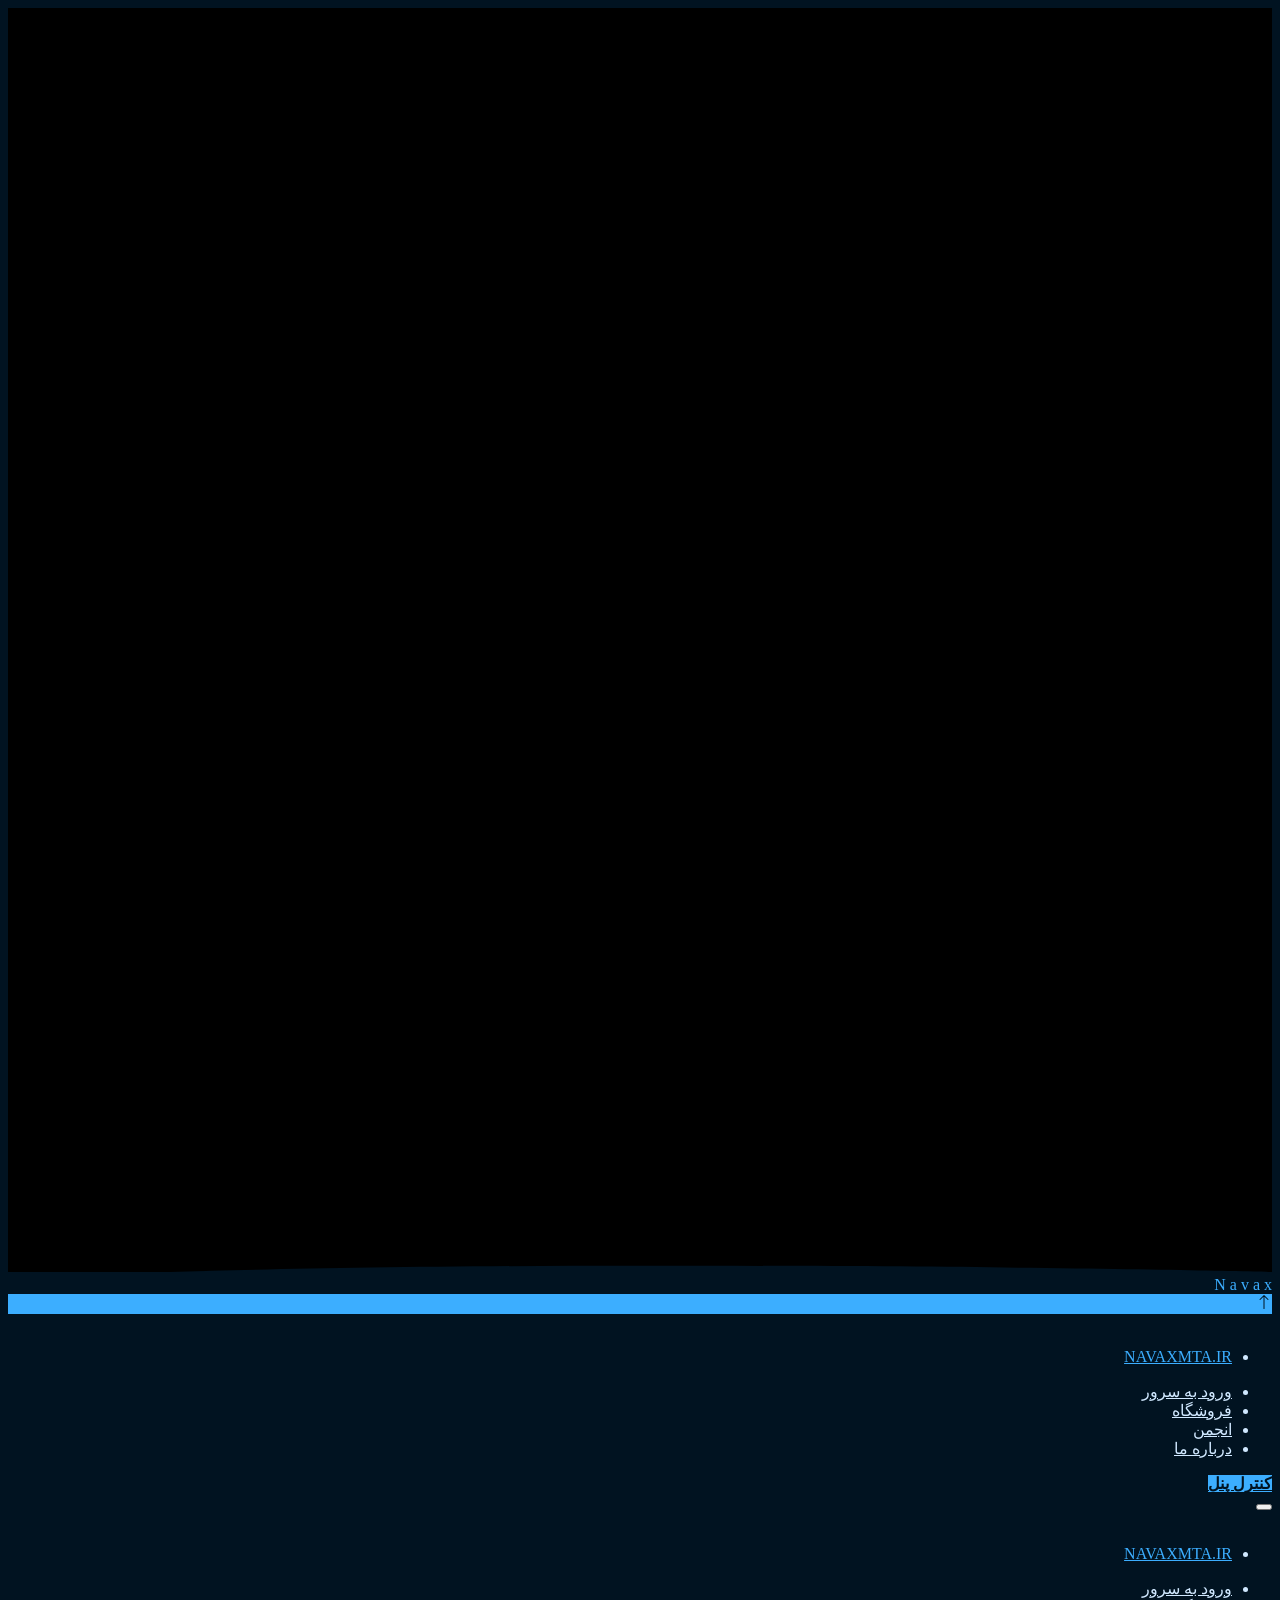
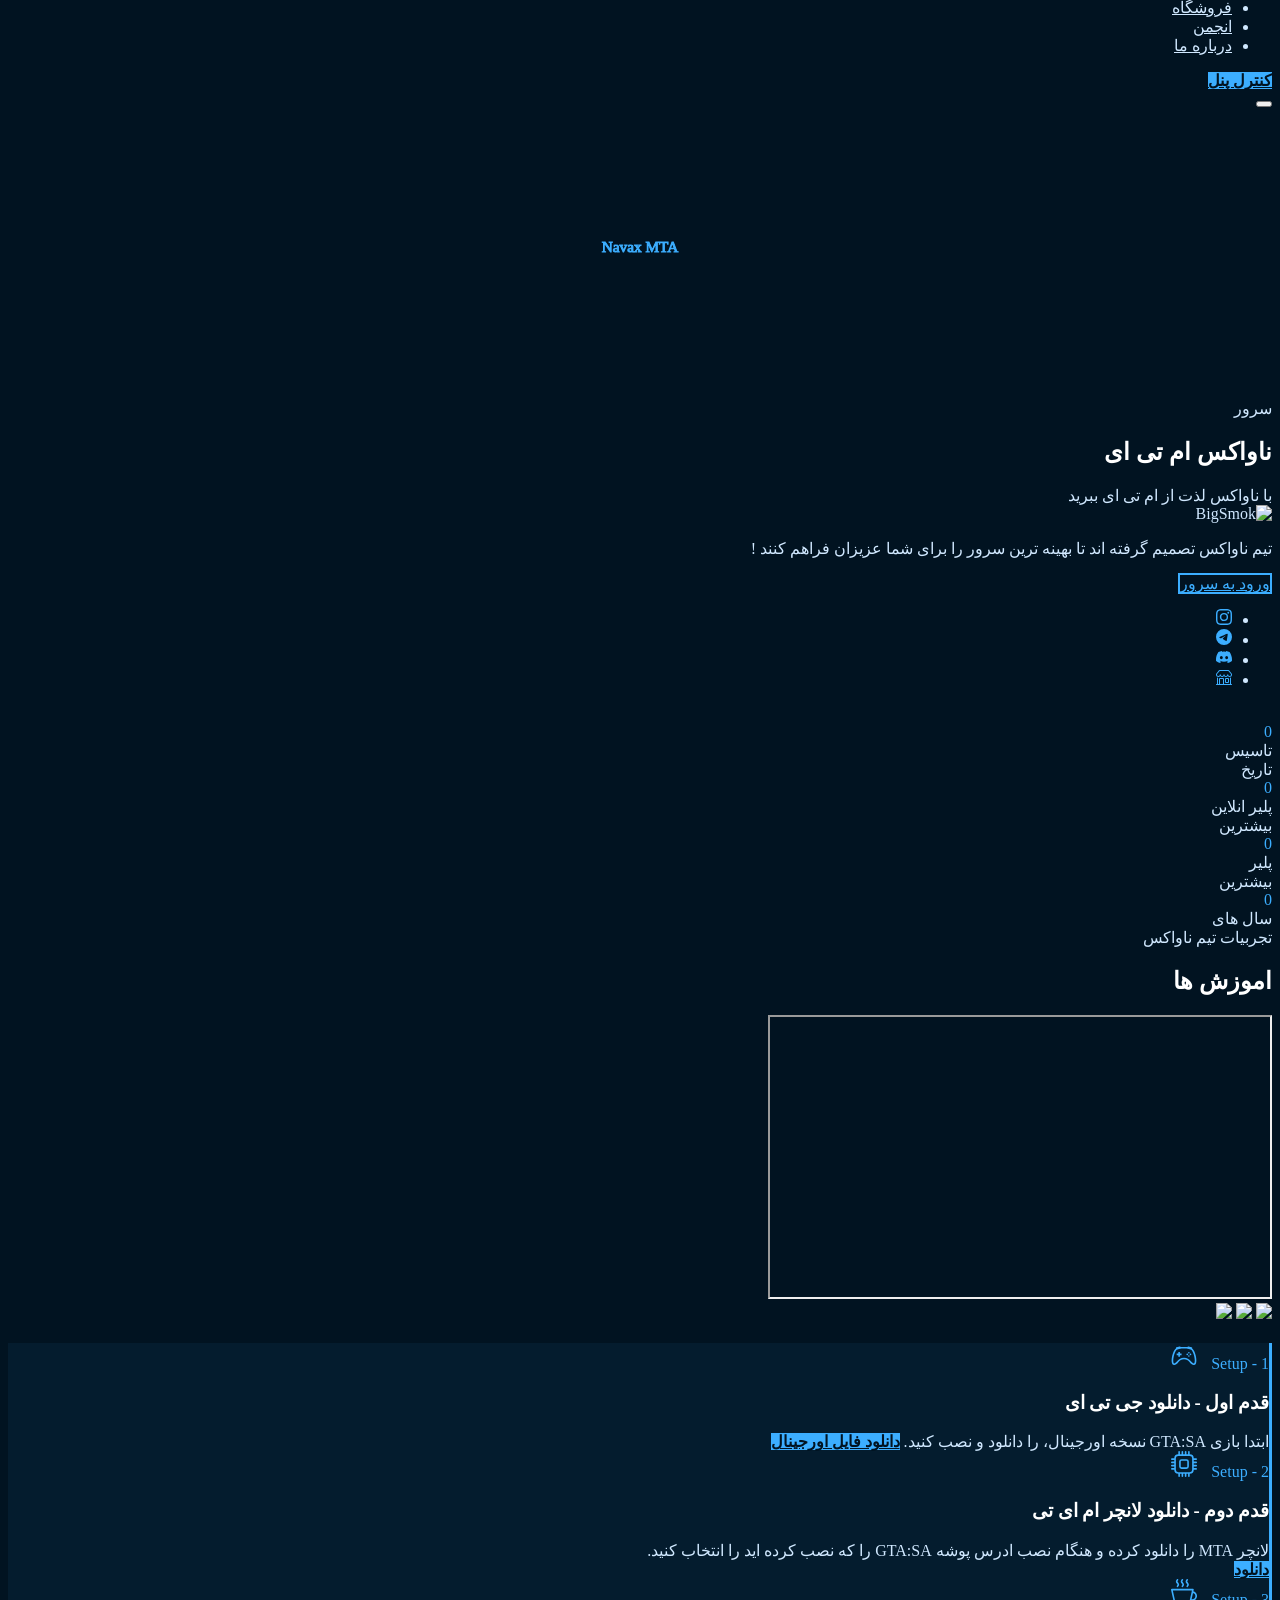
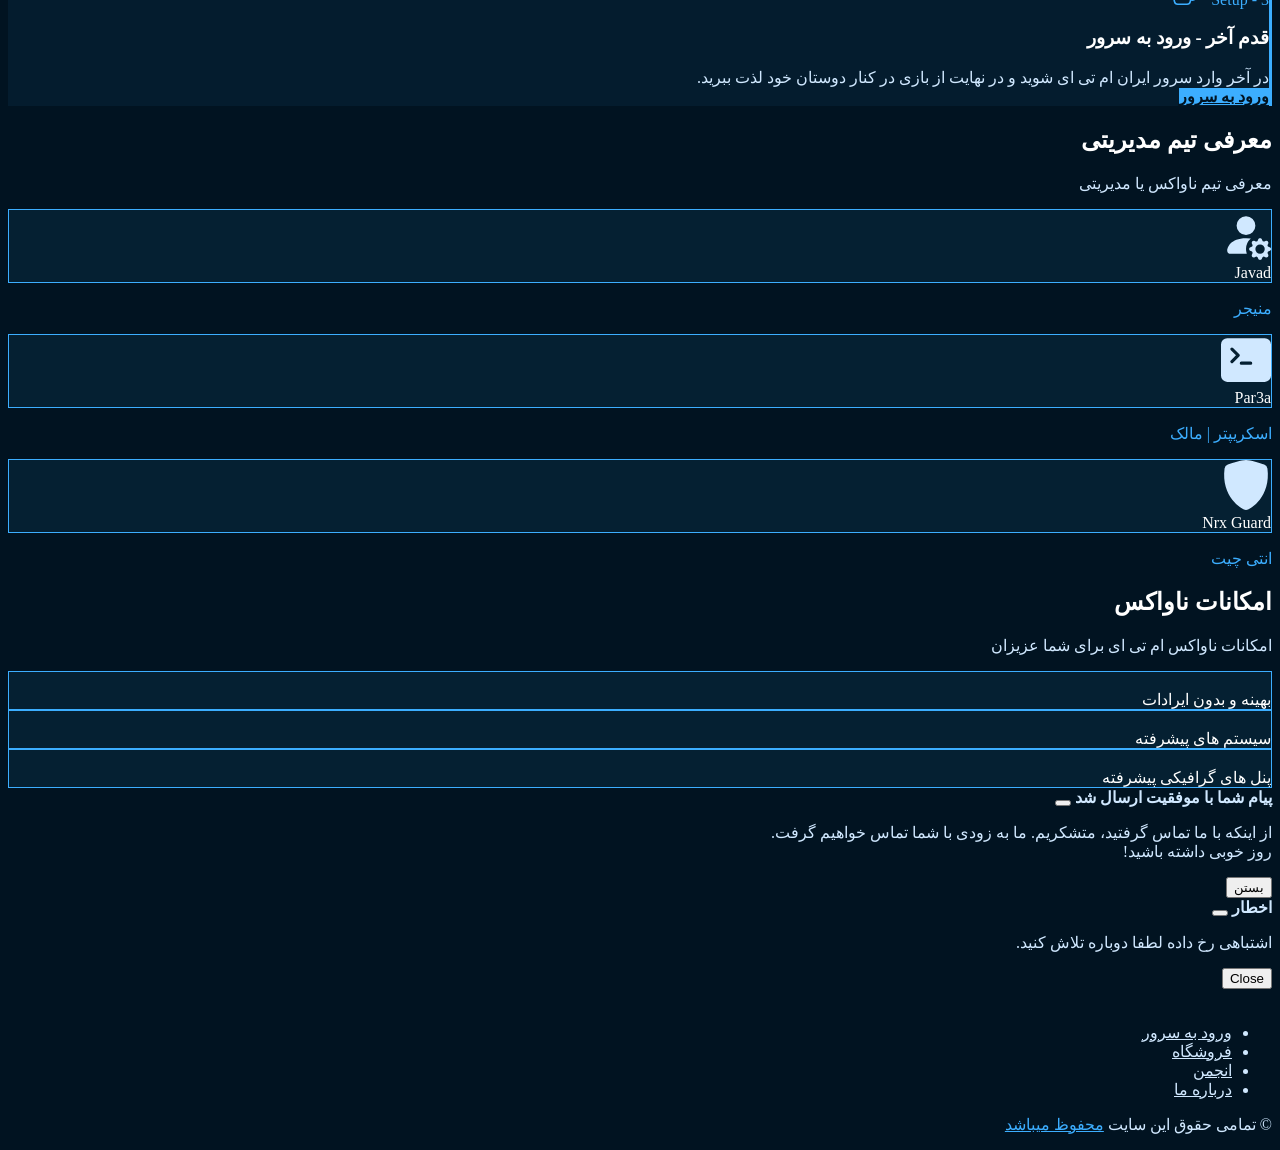
==== index.html @ d2958676 "Add files via upload" ====
<!-- MTACommunity.ir -->

<!-- Telegram : @MtaCommunity -->
<!-- Instagram : instagram.com/MtasaOrg -->
<!-- Youtube : youtube.com/@KhodeBhz -->

<!-- MTACommunity.ir -->


<!DOCTYPE html>
<html class="no-js" lang="fa" dir="rtl">


<!-- Mirrored from gerold.ogwordpress.ir/demo/index.htm by HTTrack Website Copier/3.x [XR&CO'2014], Sat, 21 Dec 2024 14:17:26 GMT -->
<head>
   <meta charset="utf-8">
   <meta http-equiv="x-ua-compatible" content="ie=edge">
   <meta name="viewport" content="width=device-width, initial-scale=1">
   <meta name="description" content="">

   <!-- Site Title -->
   <title>ناواکس ام تی ای - Navax MTA</title>

   <!-- Place favicon.ico in the root directory -->
   <link rel="apple-touch-icon" href="assets/img/logo/logo.png">
   <link rel="shortcut icon" type="image/png" href="assets/img/logo/logo.png">

   <!-- CSS here -->
   <link rel="stylesheet" href="assets/css/animate.min.css">
   <link rel="stylesheet" href="assets/css/bootstrap.min.css">
   <link rel="stylesheet" href="assets/css/main.css">
   <link rel="stylesheet" href="assets/css/responsive.css">

   <!-- Blue Color Palette Override -->
   <style>
      :root {
         --tj-theme-primary: #3caeff;      /* آبی روشن - رنگ اصلی */
         --tj-theme-secondary: #011321;    /* آبی تیره - رنگ ثانویه */
         --tj-theme-primary-1: #3caeff;
         --tj-theme-primary-2: #7ec8ff;
         --tj-theme-primary-3: #2a9df4;
         --tj-theme-accent-1: #011321;     /* پس‌زمینه اصلی تیره */
         --tj-theme-accent-2: #011321;     /* پس‌زمینه کارت‌ها */
         --tj-black-2: #011321;            /* پس‌زمینه هدر */
         --tj-body: #d0e8ff;               /* رنگ متن */
         --tj-grey-1: #8ab4d9;
         --tj-grey-2: #3caeff;
         --tj-grey-3: #1a3a52;
         --tj-grey-4: #0a2233;
      }

      /* بازنویسی رنگ‌های اصلی قالب */
      body {
         background-color: var(--tj-theme-accent-1) !important;
         color: var(--tj-body) !important;
      }

      h1, h2, h3, h4, h5, h6,
      .hero-title,
      .section-title,
      .resume-title,
      .number {
         color: #ffffff !important;
      }

      .hero-sub-title,
      .lead,
      .institute,
      .text,
      p {
         color: var(--tj-body) !important;
      }

      .tj-btn-primary {
         background-color: var(--tj-theme-primary) !important;
         border-color: var(--tj-theme-primary) !important;
         color: #011321 !important;
         font-weight: 700;
      }
      .tj-btn-primary:hover {
         background-color: var(--tj-theme-secondary) !important;
         border-color: var(--tj-theme-primary) !important;
         color: var(--tj-theme-primary) !important;
      }

      .tj-btn-secondary {
         background-color: transparent !important;
         border: 2px solid var(--tj-theme-primary) !important;
         color: var(--tj-theme-primary) !important;
      }
      .tj-btn-secondary:hover {
         background-color: var(--tj-theme-primary) !important;
         color: #011321 !important;
      }

      .tj-btn-secondary-Install {
         background-color: var(--tj-theme-primary) !important;
         border-color: var(--tj-theme-primary) !important;
         color: #011321 !important;
         font-weight: 700;
      }
      .tj-btn-secondary-Install:hover {
         background-color: transparent !important;
         border-color: var(--tj-theme-primary) !important;
         color: var(--tj-theme-primary) !important;
      }

      .header-menu nav ul li a {
         color: var(--tj-body) !important;
      }
      .header-menu nav ul li a:hover {
         color: var(--tj-theme-primary) !important;
      }

      .social-icons a {
         color: var(--tj-theme-primary) !important;
         border-color: var(--tj-theme-primary) !important;
      }
      .social-icons a:hover {
         color: #011321 !important;
         background-color: var(--tj-theme-primary) !important;
      }

      .funfact-item .number {
         color: var(--tj-theme-primary) !important;
      }

      .skill-item .skill-inner {
         background-color: rgba(60, 174, 255, 0.08) !important;
         border: 1px solid var(--tj-theme-primary) !important;
      }
      .skill-item .number {
         color: #ffffff !important;
      }
      .skill-item p {
         color: var(--tj-theme-primary) !important;
      }

      .resume-item {
         background-color: rgba(60, 174, 255, 0.06) !important;
         border-right: 3px solid var(--tj-theme-primary) !important;
      }
      .resume-item .time {
         color: var(--tj-theme-primary) !important;
      }

      .footer-menu nav ul li a {
         color: var(--tj-body) !important;
      }
      .footer-menu nav ul li a:hover {
         color: var(--tj-theme-primary) !important;
      }

      .copy-text p {
         color: var(--tj-body) !important;
      }
      .copy-text a {
         color: var(--tj-theme-primary) !important;
      }

      .progress-wrap {
         background-color: var(--tj-theme-primary) !important;
         color: #011321 !important;
      }
      .progress-wrap svg {
         fill: #011321 !important;
      }

      .preloader-heading .load-text span {
         color: var(--tj-theme-primary) !important;
      }

      .intro_text svg text {
         fill: var(--tj-theme-primary) !important;
         stroke: var(--tj-theme-primary) !important;
      }

      /* هدر */
      .tj-header-area {
         background-color: var(--tj-theme-secondary) !important;
      }
      .tj-header-area.header-absolute {
         background-color: transparent !important;
      }
      .tj-header-area.header-2 {
         background-color: var(--tj-theme-secondary) !important;
      }

      /* فوتر */
      .tj-footer-area {
         background-color: var(--tj-theme-secondary) !important;
      }

      /* بخش هیرو */
      .hero-section {
         background: var(--tj-theme-accent-1) !important;
      }

      /* بخش‌های دیگر */
      .services-section,
      .portfolio-section,
      .resume-section,
      .skills-section,
      .testimonial-section,
      .blog-section,
      .contact-section {
         background: var(--tj-theme-accent-1) !important;
      }

      .contact-form-box,
      .blog-item,
      .testimonials-widget .testimonial-item {
         background: var(--tj-theme-secondary) !important;
      }

      /* خطوط جداکننده */
      .services-widget .service-item {
         border-bottom: 1px solid var(--tj-theme-primary) !important;
      }

      /* لینک‌ها */
      a {
         color: var(--tj-theme-primary);
      }
      a:hover {
         color: #7ec8ff;
      }

      /* فوکوس فرم */
      .form_group input:focus,
      .form_group textarea:focus {
         border-color: var(--tj-theme-primary) !important;
      }
   </style>
</head>

<body>
   <!-- Preloader Area Start -->
   <div class="preloader">
      <svg viewbox="0 0 1000 1000" preserveaspectratio="none">
         <path id="preloaderSvg" d="M0,1005S175,995,500,995s500,5,500,5V0H0Z"></path>
      </svg>

      <div class="preloader-heading">
         <div class="load-text">
            <span>N</span>
            <span>a</span>
            <span>v</span>
            <span>a</span>
            <span>x</span>
         </div>
      </div>
   </div>
   <!-- Preloader Area End -->

   <!-- start: Back To Top -->
   <div class="progress-wrap" id="scrollUp">
      <svg xmlns="http://www.w3.org/2000/svg" width="16" height="16" fill="currentColor" class="bi bi-arrow-up" viewBox="0 0 16 16">
         <path fill-rule="evenodd" d="M8 15a.5.5 0 0 0 .5-.5V2.707l3.146 3.147a.5.5 0 0 0 .708-.708l-4-4a.5.5 0 0 0-.708 0l-4 4a.5.5 0 1 0 .708.708L7.5 2.707V14.5a.5.5 0 0 0 .5.5"/>
      </svg>
   </div>
   <!-- end: Back To Top -->

   <!-- HEADER START -->
   <header class="tj-header-area header-absolute">
      <div class="container">
         <div class="row">
            <div class="col-12 d-flex flex-wrap align-items-center">
               <div class="logo-box">
                  <a href="index-2.html">
                     <img src="assets/img/logo/logo.png" alt="">
                  </a>
               </div>

               <div class="header-info-list d-none d-md-inline-block">
                  <ul class="ul-reset">
                     <li><a href="Navaxmta.ir">NAVAXMTA.IR</a></li>
                  </ul>
               </div>
               <div class="header-menu">
                  <nav>
                     <ul>
                        <li><a href="#services-section">ورود به سرور</a></li>
                        <li><a href="#works-section">فروشگاه</a></li>
                        <li><a href="#resume-section">انجمن</a></li>
                        <li><a href="#skills-section">درباره ما</a></li>
                     </ul>
                  </nav>
               </div>
               <div class="header-button">
                  <a href="#" class="btn tj-btn-primary"> کنترل پنل</a>
               </div>
               <div class="menu-bar d-lg-none">
                  <button>
                     <span></span>
                     <span></span>
                     <span></span>
                     <span></span>
                  </button>
               </div>
            </div>
         </div>
      </div>
   </header>
   <header class="tj-header-area header-2 header-sticky sticky-out">
      <div class="container">
         <div class="row">
            <div class="col-12 d-flex flex-wrap align-items-center">
               <div class="logo-box">
                  <a href="index-2.html">
                     <img src="assets/img/logo/logo.png" alt="">
                  </a>
               </div>

               <div class="header-info-list d-none d-md-inline-block">
                  <ul class="ul-reset">
                     <li><a href="Navaxmta.ir">NAVAXMTA.IR</a></li>
                  </ul>
               </div>

               <div class="header-menu">
                  <nav>
                     <ul>
                        <li><a href="#services-section">ورود به سرور</a></li>
                        <li><a href="#works-section">فروشگاه</a></li>
                        <li><a href="#resume-section">انجمن</a></li>
                        <li><a href="#skills-section">درباره ما</a></li>                     </ul>
                  </nav>
               </div>

               <div class="header-button">
                  <a href="#" class="btn tj-btn-primary"> کنترل پنل</a>
               </div>

               <div class="menu-bar d-lg-none">
                  <button>
                     <span></span>
                     <span></span>
                     <span></span>
                     <span></span>
                  </button>
               </div>
            </div>
         </div>
      </div>
   </header>
   <!-- HEADER END -->

   <main class="site-content" id="content">
      <!-- HERO SECTION START -->
      <section class="hero-section d-flex align-items-center" id="intro">
         <div class="intro_text">
            <svg viewbox="0 0 1320 300">
               <text x="50%" y="50%" text-anchor="middle">Navax MTA</text>
            </svg>
         </div>
         <div class="container">
            <div class="row align-items-center">
               <div class="col-md-6">
                  <div class="hero-content-box">
                     <span class="hero-sub-title"> سرور
                     </span>
                     <h1 class="hero-title">ناواکس ام تی ای
                     </h1>
                        <span class="hero-sub-title"> با ناواکس لذت از ام تی ای ببرید
                        </span>
                        

                     <div class="hero-image-box d-md-none text-center">
                        <img src="assets/img/hero/BigSmok.png" alt="BigSmok">
                     </div>

                     <p class="lead">
                        تیم ناواکس تصمیم گرفته اند تا بهینه ترین سرور را برای شما عزیزان فراهم کنند !
                     </p>
                     <div class="button-box d-flex flex-wrap align-items-center">
                        <a href="#" class="btn tj-btn-secondary">ورود به سرور <i class="flaticon-download"></i></a>
                        <ul class="ul-reset social-icons">
                           <li>
                              <a href="#">
                                 <svg xmlns="http://www.w3.org/2000/svg" width="16" height="16" fill="currentColor" class="bi bi-instagram" viewBox="0 0 16 16">
                                    <path d="M8 0C5.829 0 5.556.01 4.703.048 3.85.088 3.269.222 2.76.42a3.9 3.9 0 0 0-1.417.923A3.9 3.9 0 0 0 .42 2.76C.222 3.268.087 3.85.048 4.7.01 5.555 0 5.827 0 8.001c0 2.172.01 2.444.048 3.297.04.852.174 1.433.372 1.942.205.526.478.972.923 1.417.444.445.89.719 1.416.923.51.198 1.09.333 1.942.372C5.555 15.99 5.827 16 8 16s2.444-.01 3.298-.048c.851-.04 1.434-.174 1.943-.372a3.9 3.9 0 0 0 1.416-.923c.445-.445.718-.891.923-1.417.197-.509.332-1.09.372-1.942C15.99 10.445 16 10.173 16 8s-.01-2.445-.048-3.299c-.04-.851-.175-1.433-.372-1.941a3.9 3.9 0 0 0-.923-1.417A3.9 3.9 0 0 0 13.24.42c-.51-.198-1.092-.333-1.943-.372C10.443.01 10.172 0 7.998 0zm-.717 1.442h.718c2.136 0 2.389.007 3.232.046.78.035 1.204.166 1.486.275.373.145.64.319.92.599s.453.546.598.92c.11.281.24.705.275 1.485.039.843.047 1.096.047 3.231s-.008 2.389-.047 3.232c-.035.78-.166 1.203-.275 1.485a2.5 2.5 0 0 1-.599.919c-.28.28-.546.453-.92.598-.28.11-.704.24-1.485.276-.843.038-1.096.047-3.232.047s-2.39-.009-3.233-.047c-.78-.036-1.203-.166-1.485-.276a2.5 2.5 0 0 1-.92-.598 2.5 2.5 0 0 1-.6-.92c-.109-.281-.24-.705-.275-1.485-.038-.843-.046-1.096-.046-3.233s.008-2.388.046-3.231c.036-.78.166-1.204.276-1.486.145-.373.319-.64.599-.92s.546-.453.92-.598c.282-.11.705-.24 1.485-.276.738-.034 1.024-.044 2.515-.045zm4.988 1.328a.96.96 0 1 0 0 1.92.96.96 0 0 0 0-1.92m-4.27 1.122a4.109 4.109 0 1 0 0 8.217 4.109 4.109 0 0 0 0-8.217m0 1.441a2.667 2.667 0 1 1 0 5.334 2.667 2.667 0 0 1 0-5.334"/>
                                 </svg>
                              </i></a>
                           </li>
                           <li>
                              <a href="#">
                                 <svg xmlns="http://www.w3.org/2000/svg" width="16" height="16" fill="currentColor" class="bi bi-telegram" viewBox="0 0 16 16">
                                    <path d="M16 8A8 8 0 1 1 0 8a8 8 0 0 1 16 0M8.287 5.906q-1.168.486-4.666 2.01-.567.225-.595.442c-.03.243.275.339.69.47l.175.055c.408.133.958.288 1.243.294q.39.01.868-.32 3.269-2.206 3.374-2.23c.05-.012.12-.026.166.016s.042.12.037.141c-.03.129-1.227 1.241-1.846 1.817-.193.18-.33.307-.358.336a8 8 0 0 1-.188.186c-.38.366-.664.64.015 1.088.327.216.589.393.85.571.284.194.568.387.936.629q.14.092.27.187c.331.236.63.448.997.414.214-.02.435-.22.547-.82.265-1.417.786-4.486.906-5.751a1.4 1.4 0 0 0-.013-.315.34.34 0 0 0-.114-.217.53.53 0 0 0-.31-.093c-.3.005-.763.166-2.984 1.09"/>
                                 </svg>
                              </a>
                           </li>
                           <li>
                              <a href="#">
                                 <svg xmlns="http://www.w3.org/2000/svg" width="16" height="16" fill="currentColor" class="bi bi-discord" viewBox="0 0 16 16">
                                    <path d="M13.545 2.907a13.2 13.2 0 0 0-3.257-1.011.05.05 0 0 0-.052.025c-.141.25-.297.577-.406.833a12.2 12.2 0 0 0-3.658 0 8 8 0 0 0-.412-.833.05.05 0 0 0-.052-.025c-1.125.194-2.22.534-3.257 1.011a.04.04 0 0 0-.021.018C.356 6.024-.213 9.047.066 12.032q.003.022.021.037a13.3 13.3 0 0 0 3.995 2.02.05.05 0 0 0 .056-.019q.463-.63.818-1.329a.05.05 0 0 0-.01-.059l-.018-.011a9 9 0 0 1-1.248-.595.05.05 0 0 1-.02-.066l.015-.019q.127-.095.248-.195a.05.05 0 0 1 .051-.007c2.619 1.196 5.454 1.196 8.041 0a.05.05 0 0 1 .053.007q.121.1.248.195a.05.05 0 0 1-.004.085 8 8 0 0 1-1.249.594.05.05 0 0 0-.03.03.05.05 0 0 0 .003.041c.24.465.515.909.817 1.329a.05.05 0 0 0 .056.019 13.2 13.2 0 0 0 4.001-2.02.05.05 0 0 0 .021-.037c.334-3.451-.559-6.449-2.366-9.106a.03.03 0 0 0-.02-.019m-8.198 7.307c-.789 0-1.438-.724-1.438-1.612s.637-1.613 1.438-1.613c.807 0 1.45.73 1.438 1.613 0 .888-.637 1.612-1.438 1.612m5.316 0c-.788 0-1.438-.724-1.438-1.612s.637-1.613 1.438-1.613c.807 0 1.451.73 1.438 1.613 0 .888-.631 1.612-1.438 1.612"/>
                                 </svg>
                              </a>
                           </li>
                           <li>
                              <a href="#">
                                 <svg xmlns="http://www.w3.org/2000/svg" width="16" height="16" fill="currentColor" class="bi bi-shop" viewBox="0 0 16 16">
                                    <path d="M2.97 1.35A1 1 0 0 1 3.73 1h8.54a1 1 0 0 1 .76.35l2.609 3.044A1.5 1.5 0 0 1 16 5.37v.255a2.375 2.375 0 0 1-4.25 1.458A2.37 2.37 0 0 1 9.875 8 2.37 2.37 0 0 1 8 7.083 2.37 2.37 0 0 1 6.125 8a2.37 2.37 0 0 1-1.875-.917A2.375 2.375 0 0 1 0 5.625V5.37a1.5 1.5 0 0 1 .361-.976zm1.78 4.275a1.375 1.375 0 0 0 2.75 0 .5.5 0 0 1 1 0 1.375 1.375 0 0 0 2.75 0 .5.5 0 0 1 1 0 1.375 1.375 0 1 0 2.75 0V5.37a.5.5 0 0 0-.12-.325L12.27 2H3.73L1.12 5.045A.5.5 0 0 0 1 5.37v.255a1.375 1.375 0 0 0 2.75 0 .5.5 0 0 1 1 0M1.5 8.5A.5.5 0 0 1 2 9v6h1v-5a1 1 0 0 1 1-1h3a1 1 0 0 1 1 1v5h6V9a.5.5 0 0 1 1 0v6h.5a.5.5 0 0 1 0 1H.5a.5.5 0 0 1 0-1H1V9a.5.5 0 0 1 .5-.5M4 15h3v-5H4zm5-5a1 1 0 0 1 1-1h2a1 1 0 0 1 1 1v3a1 1 0 0 1-1 1h-2a1 1 0 0 1-1-1zm3 0h-2v3h2z"/>
                                 </svg>
                              </a>
                           </li>
                        </ul>
                     </div>
                  </div>
               </div>
               <div class="col-md-6 d-none d-md-block">
                  <div class="hero-image-box text-center">
                     <img src="assets/img/hero/BigSmok.png" alt="">
                  </div>
               </div>
            </div>
            <div class="funfact-area">
               <div class="row">
                  <div class="col-6 col-lg-3">
                     <div class="funfact-item d-flex flex-column flex-sm-row flex-wrap align-items-center">
                        <div class="number"><span class="odometer" data-count="2024">0</span></div>
                        <div class="text">تاسیس <br>تاریخ</div>
                     </div>
                  </div>
                  <div class="col-6 col-lg-3">
                     <div class="funfact-item d-flex flex-column flex-sm-row flex-wrap align-items-center">
                        <div class="number"><span class="odometer" data-count="~">0</span></div>
                        <div class="text">پلیر انلاین <br>بیشترین</div>
                     </div>
                  </div>
                  <div class="col-6 col-lg-3">
                     <div class="funfact-item d-flex flex-column flex-sm-row flex-wrap align-items-center">
                        <div class="number"><span class="odometer" data-count="~">0</span></div>
                        <div class="text">پلیر <br>بیشترین</div>
                     </div>
                  </div>
                  <div class="col-6 col-lg-3">
                     <div class="funfact-item d-flex flex-column flex-sm-row flex-wrap align-items-center">
                        <div class="number"><span class="odometer" data-count="7">0</span></div>
                        <div class="text">سال های <br>تجربیات تیم ناواکس</div>
                     </div>
                  </div>
               </div>
            </div>
         </div>
      </section>


      <!-- RESUME SECTION START -->
      <section class="resume-section" id="resume-section">
         <div class="container">
            <div class="row">
               <div class="col-md-6">
                  <div class="section-header wow fadeInUp" data-wow-delay=".3s">
                     <h2 class="section-title"><i class="flaticon-recommendation"></i> اموزش ها</h2>
                  </div>

                  <div class="resume-widget">
                        <iframe id="player" class="" style="width: 500px;height: 280px;" src="https://www.aparat.com/video/video/embed/videohash/vatn92d/vt/frame" allowfullscreen="true" webkitallowfullscreen="true" mozallowfullscreen="true"></iframe>
                  </div>
                  <div class="game-pictures">
								<a class="glightbox-single" data-title="تصویر 1">
									<img class="example-image" loading="lazy" src="./assets/img/icons/1.webp">
								</a>

								<a class="glightbox-single" data-title="تصویر 2">
									<img class="example-image" loading="lazy" src="./assets/img/icons/2.webp">
								</a>

								<a class="glightbox-single" data-title="تصویر 3">
									<img class="example-image" loading="lazy" src="./assets/img/icons/3.webp">
								</a>
							</div>
               </div>

               <div class="col-md-6">
                  <div class="section-header wow fadeInUp" data-wow-delay=".4s">
                     <h2 class="section-title"><i class="flaticon-graduation-cap"></i>     </h2>
                  </div>

                  <div class="resume-widget">
                     <div class="resume-item wow fadeInRight" data-wow-delay=".5s">
                        <div class="time">Setup - 1
                           <svg xmlns="http://www.w3.org/2000/svg" width="26" height="26" fill="currentColor" class="bi bi-controller" viewBox="0 0 16 16" style="margin-right: 10px;">
                           <path d="M11.5 6.027a.5.5 0 1 1-1 0 .5.5 0 0 1 1 0m-1.5 1.5a.5.5 0 1 0 0-1 .5.5 0 0 0 0 1m2.5-.5a.5.5 0 1 1-1 0 .5.5 0 0 1 1 0m-1.5 1.5a.5.5 0 1 0 0-1 .5.5 0 0 0 0 1m-6.5-3h1v1h1v1h-1v1h-1v-1h-1v-1h1z"/>
                           <path d="M3.051 3.26a.5.5 0 0 1 .354-.613l1.932-.518a.5.5 0 0 1 .62.39c.655-.079 1.35-.117 2.043-.117.72 0 1.443.041 2.12.126a.5.5 0 0 1 .622-.399l1.932.518a.5.5 0 0 1 .306.729q.211.136.373.297c.408.408.78 1.05 1.095 1.772.32.733.599 1.591.805 2.466s.34 1.78.364 2.606c.024.816-.059 1.602-.328 2.21a1.42 1.42 0 0 1-1.445.83c-.636-.067-1.115-.394-1.513-.773-.245-.232-.496-.526-.739-.808-.126-.148-.25-.292-.368-.423-.728-.804-1.597-1.527-3.224-1.527s-2.496.723-3.224 1.527c-.119.131-.242.275-.368.423-.243.282-.494.575-.739.808-.398.38-.877.706-1.513.773a1.42 1.42 0 0 1-1.445-.83c-.27-.608-.352-1.395-.329-2.21.024-.826.16-1.73.365-2.606.206-.875.486-1.733.805-2.466.315-.722.687-1.364 1.094-1.772a2.3 2.3 0 0 1 .433-.335l-.028-.079zm2.036.412c-.877.185-1.469.443-1.733.708-.276.276-.587.783-.885 1.465a14 14 0 0 0-.748 2.295 12.4 12.4 0 0 0-.339 2.406c-.022.755.062 1.368.243 1.776a.42.42 0 0 0 .426.24c.327-.034.61-.199.929-.502.212-.202.4-.423.615-.674.133-.156.276-.323.44-.504C4.861 9.969 5.978 9.027 8 9.027s3.139.942 3.965 1.855c.164.181.307.348.44.504.214.251.403.472.615.674.318.303.601.468.929.503a.42.42 0 0 0 .426-.241c.18-.408.265-1.02.243-1.776a12.4 12.4 0 0 0-.339-2.406 14 14 0 0 0-.748-2.295c-.298-.682-.61-1.19-.885-1.465-.264-.265-.856-.523-1.733-.708-.85-.179-1.877-.27-2.913-.27s-2.063.091-2.913.27"/>
                           </svg>
                        </div>
                        <h3 class="resume-title">قدم اول - دانلود جى تى اى
                           
                        </h3>
                              
                        <div class="institute">ابتدا بازی GTA:SA نسخه اورجینال، را دانلود و نصب کنید.
                        <a href="#" class="btn tj-btn-secondary-Install">دانلود فایل اورجینال<i class="flaticon-download"></i></a>

                        </div>
                     </div>
                     <div class="resume-item wow fadeInRight" data-wow-delay=".6s">
                        <div class="time">Setup - 2
                           <svg xmlns="http://www.w3.org/2000/svg" width="26" height="26" fill="currentColor" class="bi bi-cpu" viewBox="0 0 16 16" style="margin-right: 10px;">
                           <path d="M5 0a.5.5 0 0 1 .5.5V2h1V.5a.5.5 0 0 1 1 0V2h1V.5a.5.5 0 0 1 1 0V2h1V.5a.5.5 0 0 1 1 0V2A2.5 2.5 0 0 1 14 4.5h1.5a.5.5 0 0 1 0 1H14v1h1.5a.5.5 0 0 1 0 1H14v1h1.5a.5.5 0 0 1 0 1H14v1h1.5a.5.5 0 0 1 0 1H14a2.5 2.5 0 0 1-2.5 2.5v1.5a.5.5 0 0 1-1 0V14h-1v1.5a.5.5 0 0 1-1 0V14h-1v1.5a.5.5 0 0 1-1 0V14h-1v1.5a.5.5 0 0 1-1 0V14A2.5 2.5 0 0 1 2 11.5H.5a.5.5 0 0 1 0-1H2v-1H.5a.5.5 0 0 1 0-1H2v-1H.5a.5.5 0 0 1 0-1H2v-1H.5a.5.5 0 0 1 0-1H2A2.5 2.5 0 0 1 4.5 2V.5A.5.5 0 0 1 5 0m-.5 3A1.5 1.5 0 0 0 3 4.5v7A1.5 1.5 0 0 0 4.5 13h7a1.5 1.5 0 0 0 1.5-1.5v-7A1.5 1.5 0 0 0 11.5 3zM5 6.5A1.5 1.5 0 0 1 6.5 5h3A1.5 1.5 0 0 1 11 6.5v3A1.5 1.5 0 0 1 9.5 11h-3A1.5 1.5 0 0 1 5 9.5zM6.5 6a.5.5 0 0 0-.5.5v3a.5.5 0 0 0 .5.5h3a.5.5 0 0 0 .5-.5v-3a.5.5 0 0 0-.5-.5z"/>
                           </svg>
                        </div>
                        <h3 class="resume-title">قدم دوم - دانلود لانچر ام اى تى

                        </h3>
                        <div class="institute">لانچر MTA را دانلود کرده و هنگام نصب ادرس پوشه GTA:SA را که نصب کرده اید را انتخاب کنید.</div>
                        <a href="#" class="btn tj-btn-secondary-Install">دانلود <i class="flaticon-download"></i></a>
                     </div>
                     <div class="resume-item wow fadeInRight" data-wow-delay=".7s">
                        <div class="time">Setup - 3   
                           <svg xmlns="http://www.w3.org/2000/svg" width="26" height="26" fill="currentColor" class="bi bi-cup-hot" viewBox="0 0 16 16" style="margin-right: 10px;">
                           <path fill-rule="evenodd" d="M.5 6a.5.5 0 0 0-.488.608l1.652 7.434A2.5 2.5 0 0 0 4.104 16h5.792a2.5 2.5 0 0 0 2.44-1.958l.131-.59a3 3 0 0 0 1.3-5.854l.221-.99A.5.5 0 0 0 13.5 6zM13 12.5a2 2 0 0 1-.316-.025l.867-3.898A2.001 2.001 0 0 1 13 12.5M2.64 13.825 1.123 7h11.754l-1.517 6.825A1.5 1.5 0 0 1 9.896 15H4.104a1.5 1.5 0 0 1-1.464-1.175"/>
                           <path d="m4.4.8-.003.004-.014.019a4 4 0 0 0-.204.31 2 2 0 0 0-.141.267c-.026.06-.034.092-.037.103v.004a.6.6 0 0 0 .091.248c.075.133.178.272.308.445l.01.012c.118.158.26.347.37.543.112.2.22.455.22.745 0 .188-.065.368-.119.494a3 3 0 0 1-.202.388 5 5 0 0 1-.253.382l-.018.025-.005.008-.002.002A.5.5 0 0 1 3.6 4.2l.003-.004.014-.019a4 4 0 0 0 .204-.31 2 2 0 0 0 .141-.267c.026-.06.034-.092.037-.103a.6.6 0 0 0-.09-.252A4 4 0 0 0 3.6 2.8l-.01-.012a5 5 0 0 1-.37-.543A1.53 1.53 0 0 1 3 1.5c0-.188.065-.368.119-.494.059-.138.134-.274.202-.388a6 6 0 0 1 .253-.382l.025-.035A.5.5 0 0 1 4.4.8m3 0-.003.004-.014.019a4 4 0 0 0-.204.31 2 2 0 0 0-.141.267c-.026.06-.034.092-.037.103v.004a.6.6 0 0 0 .091.248c.075.133.178.272.308.445l.01.012c.118.158.26.347.37.543.112.2.22.455.22.745 0 .188-.065.368-.119.494a3 3 0 0 1-.202.388 5 5 0 0 1-.253.382l-.018.025-.005.008-.002.002A.5.5 0 0 1 6.6 4.2l.003-.004.014-.019a4 4 0 0 0 .204-.31 2 2 0 0 0 .141-.267c.026-.06.034-.092.037-.103a.6.6 0 0 0-.09-.252A4 4 0 0 0 6.6 2.8l-.01-.012a5 5 0 0 1-.37-.543A1.53 1.53 0 0 1 6 1.5c0-.188.065-.368.119-.494.059-.138.134-.274.202-.388a6 6 0 0 1 .253-.382l.025-.035A.5.5 0 0 1 7.4.8m3 0-.003.004-.014.019a4 4 0 0 0-.204.31 2 2 0 0 0-.141.267c-.026.06-.034.092-.037.103v.004a.6.6 0 0 0 .091.248c.075.133.178.272.308.445l.01.012c.118.158.26.347.37.543.112.2.22.455.22.745 0 .188-.065.368-.119.494a3 3 0 0 1-.202.388 5 5 0 0 1-.252.382l-.019.025-.005.008-.002.002A.5.5 0 0 1 9.6 4.2l.003-.004.014-.019a4 4 0 0 0 .204-.31 2 2 0 0 0 .141-.267c.026-.06.034-.092.037-.103a.6.6 0 0 0-.09-.252A4 4 0 0 0 9.6 2.8l-.01-.012a5 5 0 0 1-.37-.543A1.53 1.53 0 0 1 9 1.5c0-.188.065-.368.119-.494.059-.138.134-.274.202-.388a6 6 0 0 1 .253-.382l.025-.035A.5.5 0 0 1 10.4.8"/>
                           </svg>
                        </div>
                        <h3 class="resume-title">قدم آخر - ورود به سرور
                           
                        </h3>
                        <div class="institute">در آخر وارد سرور ایران ام تی ای شوید و در نهایت از بازی در کنار دوستان خود لذت ببرید.</div>
                        <a href="#" class="btn tj-btn-secondary-Install">ورود به سرور <i class="flaticon-download"></i></a>
                     </div>
                  </div>
               </div>
            </div>
         </div>
      </section>
      <!-- RESUME SECTION END -->

           <!-- SKILLS SECTION START -->
      <section class="skills-section" id="skills-section">
         <div class="container">
            <div class="row">
               <div class="col-md-12">
                  <div class="section-header text-center">
                     <h2 class="section-title wow fadeInUp" data-wow-delay=".3s">معرفی تیم مدیریتی</h2>
                     <p class="wow fadeInUp" data-wow-delay=".4s">
                        معرفی تیم ناواکس یا مدیریتی

                     </p>
                  </div>
               </div>
            </div>

            <div class="row">
               <div class="col-md-12">
                  <div class="skills-widget d-flex flex-wrap justify-content-center align-items-center">
               
                     <div class="skill-item wow fadeInUp" data-wow-delay=".4s">
                        <div class="skill-inner">
                           <div class="icon-box">
                              <svg xmlns="http://www.w3.org/2000/svg" width="50" height="50" fill="currentColor" class="bi bi-person-fill-gear" viewBox="0 0 16 16">
                                 <path d="M11 5a3 3 0 1 1-6 0 3 3 0 0 1 6 0m-9 8c0 1 1 1 1 1h5.256A4.5 4.5 0 0 1 8 12.5a4.5 4.5 0 0 1 1.544-3.393Q8.844 9.002 8 9c-5 0-6 3-6 4m9.886-3.54c.18-.613 1.048-.613 1.229 0l.043.148a.64.64 0 0 0 .921.382l.136-.074c.561-.306 1.175.308.87.869l-.075.136a.64.64 0 0 0 .382.92l.149.045c.612.18.612 1.048 0 1.229l-.15.043a.64.64 0 0 0-.38.921l.074.136c.305.561-.309 1.175-.87.87l-.136-.075a.64.64 0 0 0-.92.382l-.045.149c-.18.612-1.048.612-1.229 0l-.043-.15a.64.64 0 0 0-.921-.38l-.136.074c-.561.305-1.175-.309-.87-.87l.075-.136a.64.64 0 0 0-.382-.92l-.148-.045c-.613-.18-.613-1.048 0-1.229l.148-.043a.64.64 0 0 0 .382-.921l-.074-.136c-.306-.561.308-1.175.869-.87l.136.075a.64.64 0 0 0 .92-.382zM14 12.5a1.5 1.5 0 1 0-3 0 1.5 1.5 0 0 0 3 0"/>
                              </svg>
                           </div>
                           <div class="number">Javad</div>
                        </div>
                        <p>منیجر</p>
                     </div>
                     <div class="skill-item wow fadeInUp" data-wow-delay=".3s">
                        <div class="skill-inner">
                           <div class="icon-box">
                              <svg xmlns="http://www.w3.org/2000/svg" width="50" height="50" fill="currentColor" class="bi bi-terminal-fill" viewBox="0 0 16 16">
                                 <path d="M0 3a2 2 0 0 1 2-2h12a2 2 0 0 1 2 2v10a2 2 0 0 1-2 2H2a2 2 0 0 1-2-2zm9.5 5.5h-3a.5.5 0 0 0 0 1h3a.5.5 0 0 0 0-1m-6.354-.354a.5.5 0 1 0 .708.708l2-2a.5.5 0 0 0 0-.708l-2-2a.5.5 0 1 0-.708.708L4.793 6.5z"/>
                              </svg>
                           </div>
                           <div class="number">Par3a</div>
                        </div>
                        <p>اسکریپتر | مالک</p>
                     </div>
                     <div class="skill-item wow fadeInUp" data-wow-delay=".8s">
                        <div class="skill-inner">
                           <div class="icon-box">
                              <svg xmlns="http://www.w3.org/2000/svg" width="50" height="50" fill="currentColor" class="bi bi-shield-fill" viewBox="0 0 16 16">
                                 <path d="M5.072.56C6.157.265 7.31 0 8 0s1.843.265 2.928.56c1.11.3 2.229.655 2.887.87a1.54 1.54 0 0 1 1.044 1.262c.596 4.477-.787 7.795-2.465 9.99a11.8 11.8 0 0 1-2.517 2.453 7 7 0 0 1-1.048.625c-.28.132-.581.24-.829.24s-.548-.108-.829-.24a7 7 0 0 1-1.048-.625 11.8 11.8 0 0 1-2.517-2.453C1.928 10.487.545 7.169 1.141 2.692A1.54 1.54 0 0 1 2.185 1.43 63 63 0 0 1 5.072.56"/>
                              </svg>
                           </div>
                           <div class="number">Nrx Guard</div>
                        </div>
                        <p>انتی چیت</p>
                     </div>
                  </div>
               </div>
            </div>
         </div>
      </section>
      <!-- SKILLS SECTION END -->

      <!-- SKILLS SECTION START -->
      <section class="skills-section" id="skills-section">
         <div class="container">
            <div class="row">
               <div class="col-md-12">
                  <div class="section-header text-center">
                     <h2 class="section-title wow fadeInUp" data-wow-delay=".3s">امکانات ناواکس</h2>
                     <p class="wow fadeInUp" data-wow-delay=".4s">
                        امکانات ناواکس ام تی ای برای شما عزیزان

                     </p>
                  </div>
               </div>
            </div>

            <div class="row">
               <div class="col-md-12">
                  <div class="skills-widget d-flex flex-wrap justify-content-center align-items-center">
                     <div class="skill-item wow fadeInUp" data-wow-delay=".3s">
                        <div class="skill-inner">
                           <div class="icon-box">
                              <img src="assets/img/icons/first.webp" alt="">
                           </div>
                           <div class="number">بهینه و بدون ایرادات</div>
                        </div>
                     </div>
                     <div class="skill-item wow fadeInUp" data-wow-delay=".7s">
                        <div class="skill-inner">
                           <div class="icon-box">
                              <img src="assets/img/icons/second.webp" alt="">
                           </div>
                           <div class="number">سیستم های پیشرفته</div>
                        </div>
                     </div>
                     <div class="skill-item wow fadeInUp" data-wow-delay=".8s">
                        <div class="skill-inner">
                           <div class="icon-box">
                              <img src="assets/img/icons/third.webp" alt="">
                           </div>
                           <div class="number">پنل های گرافیکی پیشرفته</div>
                        </div>
                     </div>
                  </div>
               </div>
            </div>
         </div>
      </section>
      <!-- SKILLS SECTION END -->

      <!-- BEGIN: Contact Form Success Modal Message -->
      <div class="modal contact_modal" id="message_sent" tabindex="-1">
         <div class="modal-dialog">
            <div class="modal-content">
               <div class="modal-header">
                  <span class="modal-title"><strong>پیام شما با موفقیت ارسال شد</strong></span>
                  <button type="button" class="close" data-bs-dismiss="modal" aria-label="Close"><i class="fas fa-times"></i></button>
               </div>
               <div class="modal-body">
                  <p>از اینکه با ما تماس گرفتید، متشکریم. ما به زودی با شما تماس خواهیم گرفت.<br>روز خوبی داشته باشید!</p>
               </div>
               <div class="modal-footer">
                  <button type="button" class="btn" data-bs-dismiss="modal">بستن</button>
               </div>
            </div>
         </div>
      </div>
      <!-- END: Contact Form Success Modal Message -->

      <!-- BEGIN: Contact Form Fail Modal Message -->
      <div class="modal contact_modal failed" id="message_fail" tabindex="-1">
         <div class="modal-dialog">
            <div class="modal-content">
               <div class="modal-header">
                  <span class="modal-title"><strong>اخطار</strong></span>
                  <button type="button" class="close" data-bs-dismiss="modal" aria-label="Close"><i class="fas fa-times"></i></button>
               </div>
               <div class="modal-body">
                  <p>اشتباهی رخ داده لطفا دوباره تلاش کنید.</p>
               </div>
               <div class="modal-footer">
                  <button type="button" class="btn" data-bs-dismiss="modal">Close</button>
               </div>
            </div>
         </div>
      </div>
      <!-- END: Contact Form Fail Modal Message End -->
   </main>

   <!-- FOOTER AREA START -->
   <footer class="tj-footer-area">
      <div class="container">
         <div class="row">
            <div class="col-md-12 text-center">
               <div class="footer-logo-box">
                  <a href="#"><img src="assets/img/logo/logo.png" alt=""></a>
               </div>
               <div class="footer-menu">
                  <nav>
                     <ul>
                        <li><a href="#services-section">ورود به سرور</a></li>
                        <li><a href="#works-section">فروشگاه</a></li>
                        <li><a href="#resume-section">انجمن</a></li>
                        <li><a href="#skills-section">درباره ما</a></li>
                     </ul>
                  </nav>
               </div>
               <div class="copy-text">
                  <p>&copy; تمامی حقوق این سایت  <a href="#" target="_blank">محفوظ میباشد</a></p>
               </div>
            </div>
         </div>
      </div>
   </footer>
   <!-- FOOTER AREA END -->

   <!-- CSS here -->
   <script src="assets/js/jquery.min.js"></script>
   <script src="assets/js/bootstrap.bundle.min.js"></script>
   <script src="assets/js/nice-select.min.js"></script>
   <script src="assets/js/backToTop.js"></script>
   <script src="assets/js/smooth-scroll.js"></script>
   <script src="assets/js/appear.min.js"></script>
   <script src="assets/js/wow.min.js"></script>
   <script src="assets/js/gsap.min.js"></script>
   <script src="assets/js/main.js"></script>
</body>


<!-- Mirrored from gerold.ogwordpress.ir/demo/index.htm by HTTrack Website Copier/3.x [XR&CO'2014], Sat, 21 Dec 2024 14:17:40 GMT -->
</html>


<!-- MTACommunity.ir -->

<!-- Telegram : @MtaCommunity -->
<!-- Instagram : instagram.com/MtasaOrg -->
<!-- Youtube : youtube.com/@KhodeBhz -->

<!-- MTACommunity.ir -->
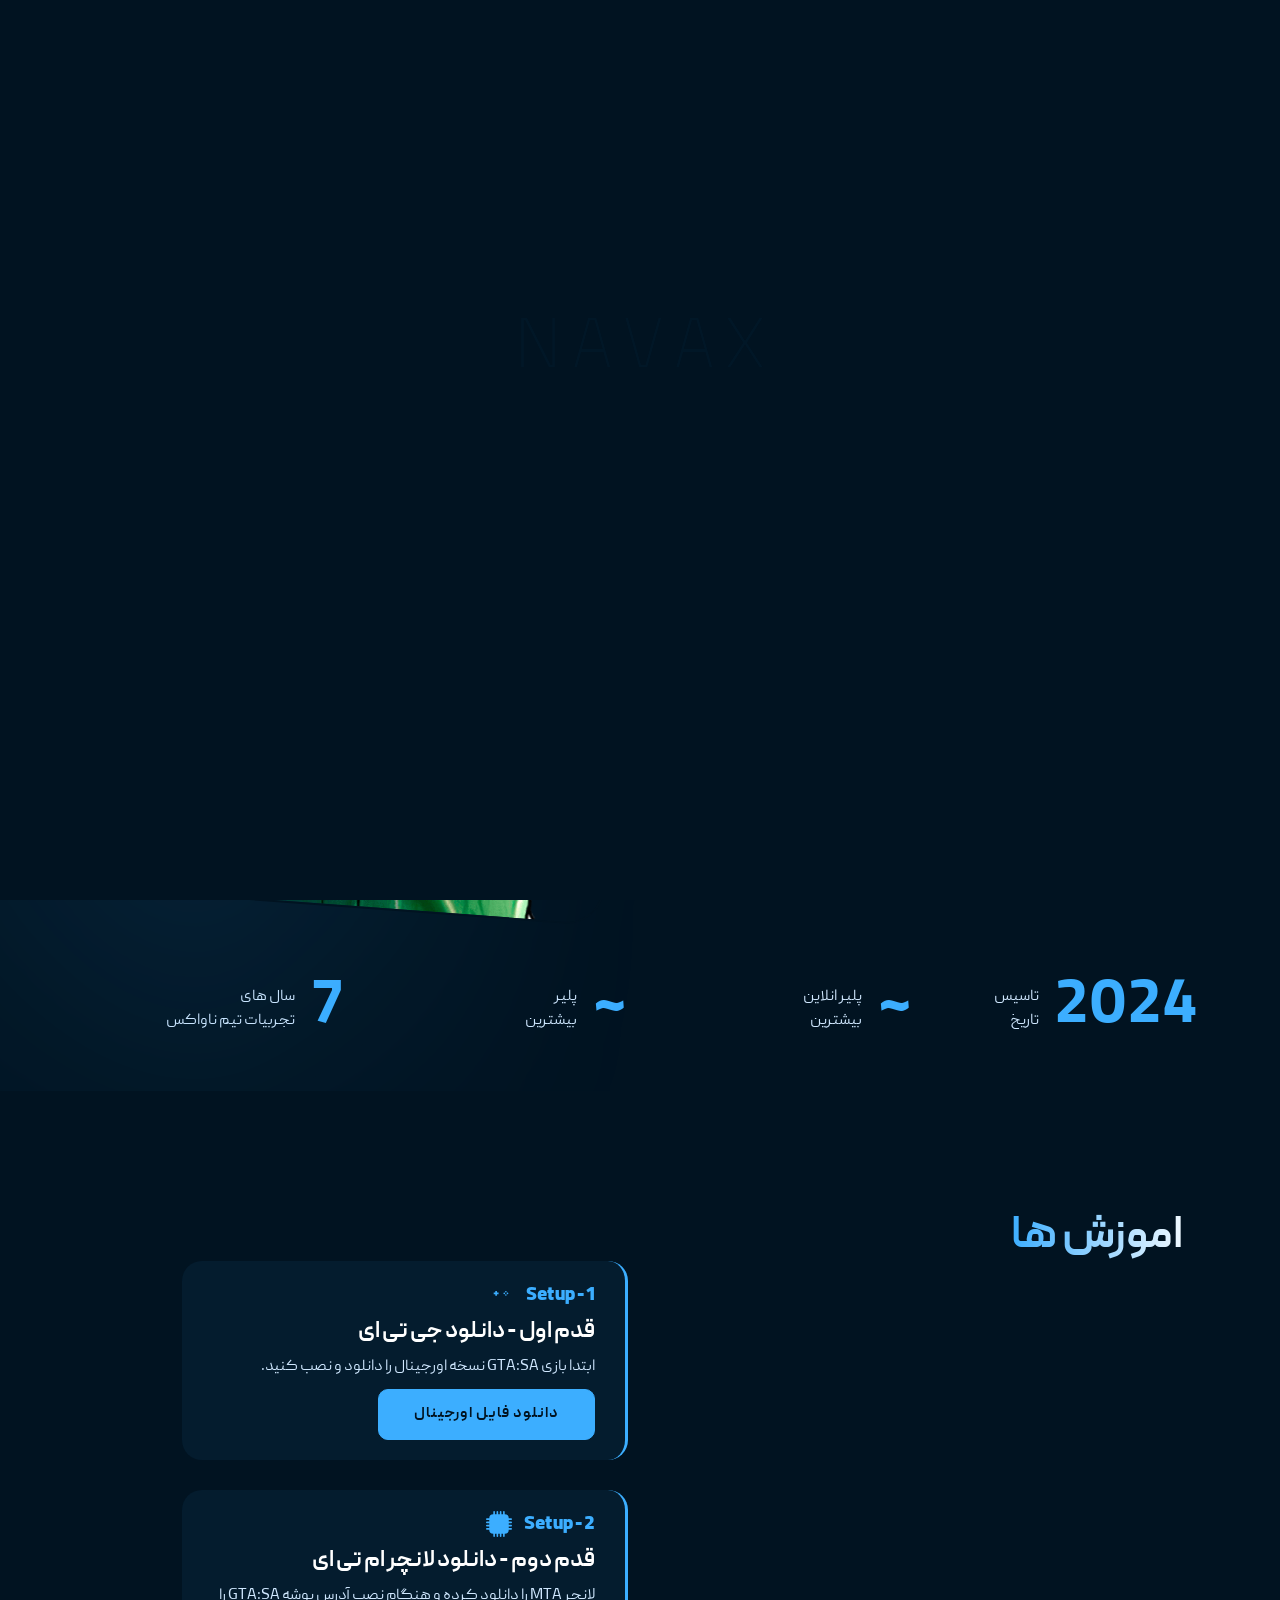
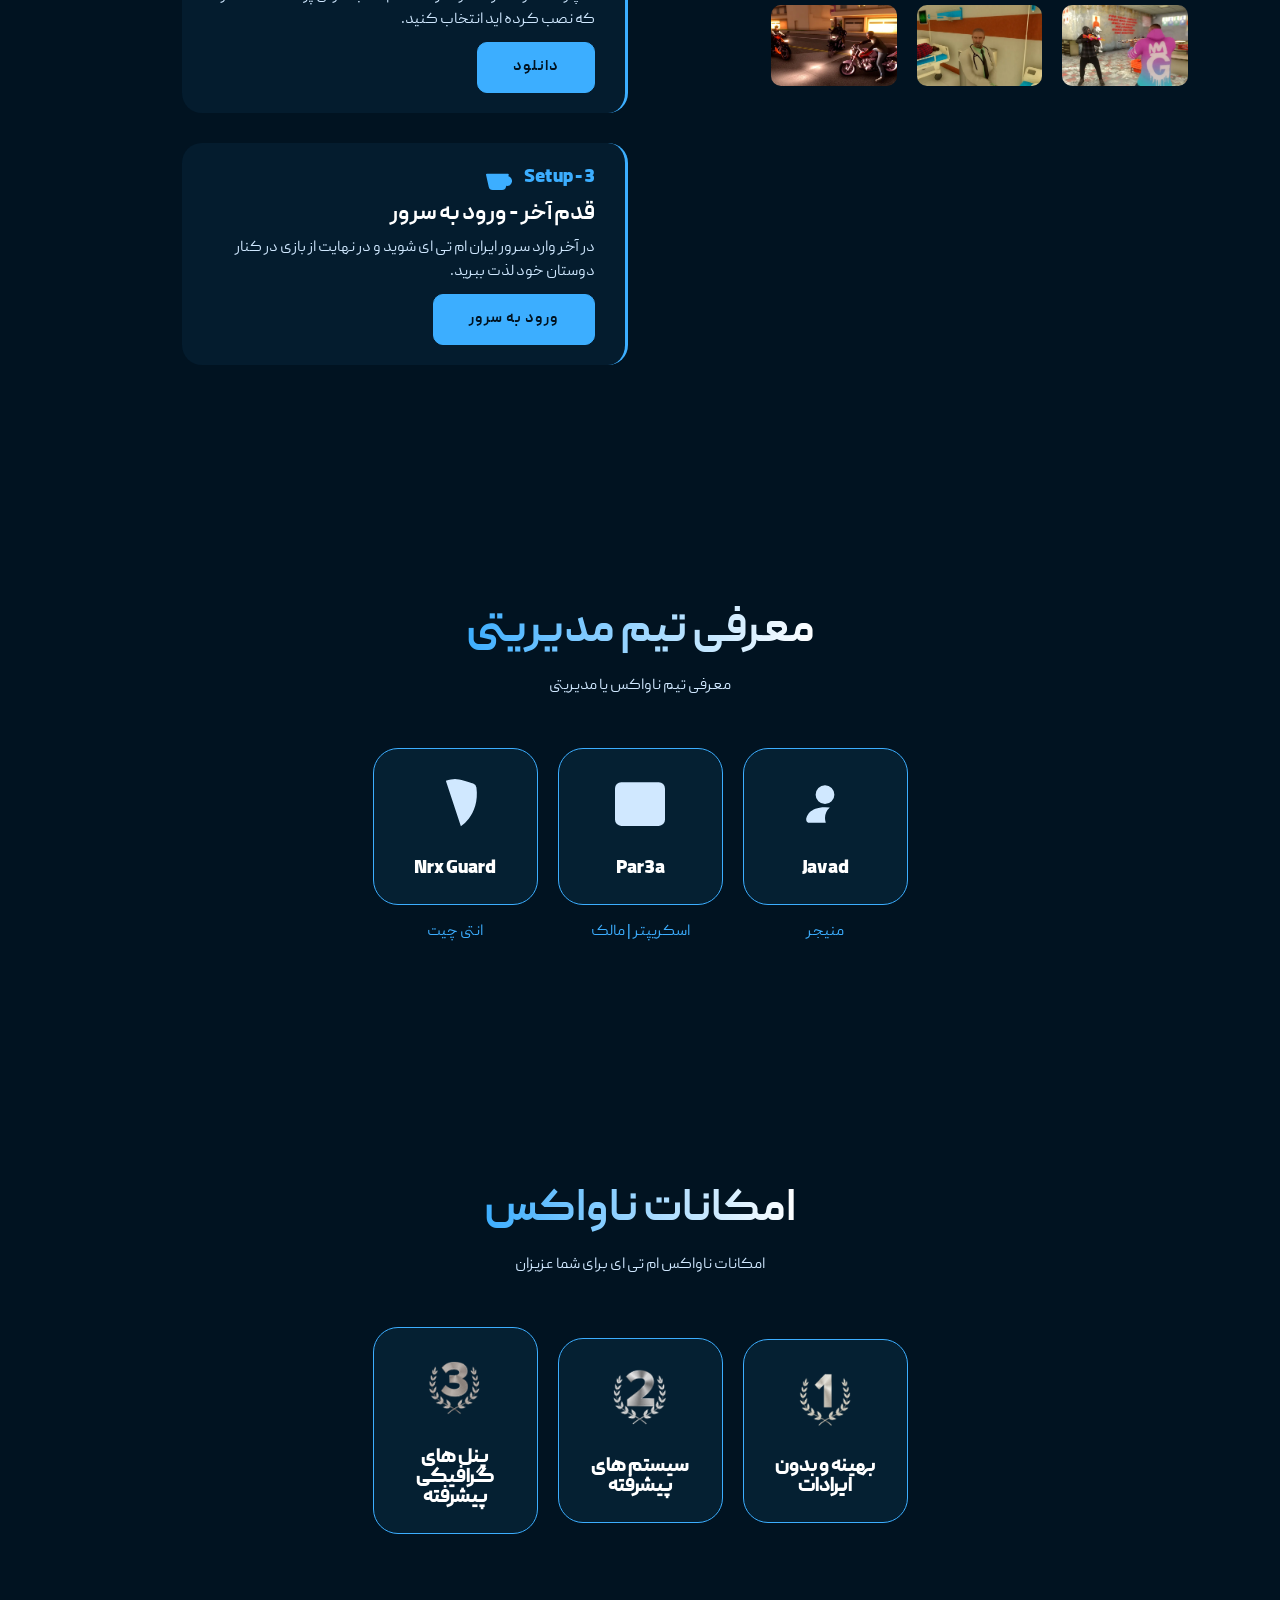
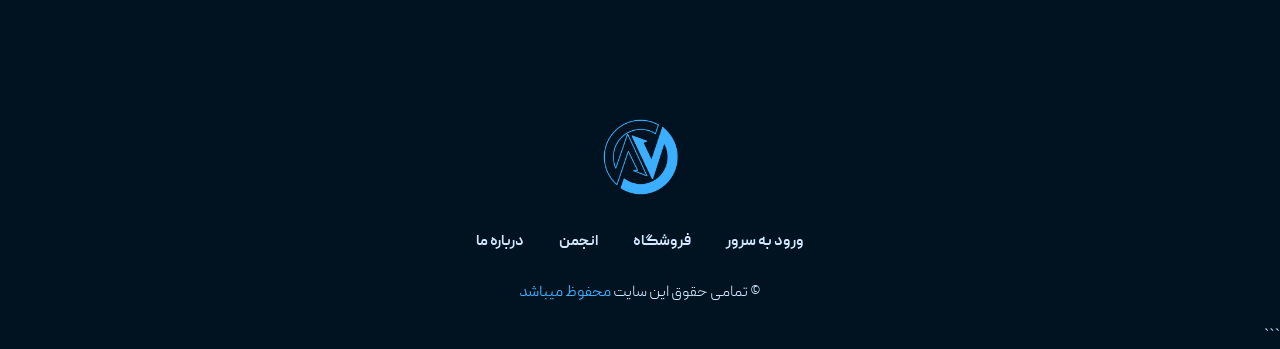
==== commit be4e8197: "Update index.html" ====
--- a/index.html
+++ b/index.html
@@ -1,3 +1,4 @@
+```html
 <!-- MTACommunity.ir -->
 
 <!-- Telegram : @MtaCommunity -->
@@ -6,50 +7,45 @@
 
 <!-- MTACommunity.ir -->
 
-
 <!DOCTYPE html>
 <html class="no-js" lang="fa" dir="rtl">
 
-
-<!-- Mirrored from gerold.ogwordpress.ir/demo/index.htm by HTTrack Website Copier/3.x [XR&CO'2014], Sat, 21 Dec 2024 14:17:26 GMT -->
 <head>
    <meta charset="utf-8">
    <meta http-equiv="x-ua-compatible" content="ie=edge">
    <meta name="viewport" content="width=device-width, initial-scale=1">
-   <meta name="description" content="">
-
-   <!-- Site Title -->
+   <meta name="description" content="Navax MTA - سرور ام تی ای ناواکس">
+
    <title>ناواکس ام تی ای - Navax MTA</title>
 
-   <!-- Place favicon.ico in the root directory -->
-   <link rel="apple-touch-icon" href="assets/img/logo/logo.png">
-   <link rel="shortcut icon" type="image/png" href="assets/img/logo/logo.png">
-
-   <!-- CSS here -->
-   <link rel="stylesheet" href="assets/css/animate.min.css">
-   <link rel="stylesheet" href="assets/css/bootstrap.min.css">
-   <link rel="stylesheet" href="assets/css/main.css">
-   <link rel="stylesheet" href="assets/css/responsive.css">
+   <!-- Favicon -->
+   <link rel="apple-touch-icon" href="img/logo/logo.png">
+   <link rel="shortcut icon" type="image/png" href="img/logo/logo.png">
+
+   <!-- CSS -->
+   <link rel="stylesheet" href="css/animate.min.css">
+   <link rel="stylesheet" href="css/bootstrap.min.css">
+   <link rel="stylesheet" href="css/main.css">
+   <link rel="stylesheet" href="css/responsive.css">
 
    <!-- Blue Color Palette Override -->
    <style>
       :root {
-         --tj-theme-primary: #3caeff;      /* آبی روشن - رنگ اصلی */
-         --tj-theme-secondary: #011321;    /* آبی تیره - رنگ ثانویه */
+         --tj-theme-primary: #3caeff;
+         --tj-theme-secondary: #011321;
          --tj-theme-primary-1: #3caeff;
          --tj-theme-primary-2: #7ec8ff;
          --tj-theme-primary-3: #2a9df4;
-         --tj-theme-accent-1: #011321;     /* پس‌زمینه اصلی تیره */
-         --tj-theme-accent-2: #011321;     /* پس‌زمینه کارت‌ها */
-         --tj-black-2: #011321;            /* پس‌زمینه هدر */
-         --tj-body: #d0e8ff;               /* رنگ متن */
+         --tj-theme-accent-1: #011321;
+         --tj-theme-accent-2: #011321;
+         --tj-black-2: #011321;
+         --tj-body: #d0e8ff;
          --tj-grey-1: #8ab4d9;
          --tj-grey-2: #3caeff;
          --tj-grey-3: #1a3a52;
          --tj-grey-4: #0a2233;
       }
 
-      /* بازنویسی رنگ‌های اصلی قالب */
       body {
          background-color: var(--tj-theme-accent-1) !important;
          color: var(--tj-body) !important;
@@ -77,6 +73,7 @@
          color: #011321 !important;
          font-weight: 700;
       }
+
       .tj-btn-primary:hover {
          background-color: var(--tj-theme-secondary) !important;
          border-color: var(--tj-theme-primary) !important;
@@ -88,6 +85,7 @@
          border: 2px solid var(--tj-theme-primary) !important;
          color: var(--tj-theme-primary) !important;
       }
+
       .tj-btn-secondary:hover {
          background-color: var(--tj-theme-primary) !important;
          color: #011321 !important;
@@ -99,6 +97,7 @@
          color: #011321 !important;
          font-weight: 700;
       }
+
       .tj-btn-secondary-Install:hover {
          background-color: transparent !important;
          border-color: var(--tj-theme-primary) !important;
@@ -108,6 +107,7 @@
       .header-menu nav ul li a {
          color: var(--tj-body) !important;
       }
+
       .header-menu nav ul li a:hover {
          color: var(--tj-theme-primary) !important;
       }
@@ -116,6 +116,7 @@
          color: var(--tj-theme-primary) !important;
          border-color: var(--tj-theme-primary) !important;
       }
+
       .social-icons a:hover {
          color: #011321 !important;
          background-color: var(--tj-theme-primary) !important;
@@ -129,9 +130,11 @@
          background-color: rgba(60, 174, 255, 0.08) !important;
          border: 1px solid var(--tj-theme-primary) !important;
       }
+
       .skill-item .number {
          color: #ffffff !important;
       }
+
       .skill-item p {
          color: var(--tj-theme-primary) !important;
       }
@@ -140,6 +143,7 @@
          background-color: rgba(60, 174, 255, 0.06) !important;
          border-right: 3px solid var(--tj-theme-primary) !important;
       }
+
       .resume-item .time {
          color: var(--tj-theme-primary) !important;
       }
@@ -147,6 +151,7 @@
       .footer-menu nav ul li a {
          color: var(--tj-body) !important;
       }
+
       .footer-menu nav ul li a:hover {
          color: var(--tj-theme-primary) !important;
       }
@@ -154,6 +159,7 @@
       .copy-text p {
          color: var(--tj-body) !important;
       }
+
       .copy-text a {
          color: var(--tj-theme-primary) !important;
       }
@@ -162,6 +168,7 @@
          background-color: var(--tj-theme-primary) !important;
          color: #011321 !important;
       }
+
       .progress-wrap svg {
          fill: #011321 !important;
       }
@@ -175,28 +182,26 @@
          stroke: var(--tj-theme-primary) !important;
       }
 
-      /* هدر */
       .tj-header-area {
          background-color: var(--tj-theme-secondary) !important;
       }
+
       .tj-header-area.header-absolute {
          background-color: transparent !important;
       }
+
       .tj-header-area.header-2 {
          background-color: var(--tj-theme-secondary) !important;
       }
 
-      /* فوتر */
       .tj-footer-area {
          background-color: var(--tj-theme-secondary) !important;
       }
 
-      /* بخش هیرو */
       .hero-section {
          background: var(--tj-theme-accent-1) !important;
       }
 
-      /* بخش‌های دیگر */
       .services-section,
       .portfolio-section,
       .resume-section,
@@ -213,20 +218,18 @@
          background: var(--tj-theme-secondary) !important;
       }
 
-      /* خطوط جداکننده */
       .services-widget .service-item {
          border-bottom: 1px solid var(--tj-theme-primary) !important;
       }
 
-      /* لینک‌ها */
       a {
          color: var(--tj-theme-primary);
       }
+
       a:hover {
          color: #7ec8ff;
       }
 
-      /* فوکوس فرم */
       .form_group input:focus,
       .form_group textarea:focus {
          border-color: var(--tj-theme-primary) !important;
@@ -235,7 +238,8 @@
 </head>
 
 <body>
-   <!-- Preloader Area Start -->
+
+   <!-- PRELOADER -->
    <div class="preloader">
       <svg viewbox="0 0 1000 1000" preserveaspectratio="none">
          <path id="preloaderSvg" d="M0,1005S175,995,500,995s500,5,500,5V0H0Z"></path>
@@ -251,45 +255,51 @@
          </div>
       </div>
    </div>
-   <!-- Preloader Area End -->
-
-   <!-- start: Back To Top -->
+
+   <!-- BACK TO TOP -->
    <div class="progress-wrap" id="scrollUp">
-      <svg xmlns="http://www.w3.org/2000/svg" width="16" height="16" fill="currentColor" class="bi bi-arrow-up" viewBox="0 0 16 16">
-         <path fill-rule="evenodd" d="M8 15a.5.5 0 0 0 .5-.5V2.707l3.146 3.147a.5.5 0 0 0 .708-.708l-4-4a.5.5 0 0 0-.708 0l-4 4a.5.5 0 1 0 .708.708L7.5 2.707V14.5a.5.5 0 0 0 .5.5"/>
+      <svg xmlns="http://www.w3.org/2000/svg" width="16" height="16"
+         fill="currentColor" class="bi bi-arrow-up" viewBox="0 0 16 16">
+         <path fill-rule="evenodd"
+            d="M8 15a.5.5 0 0 0 .5-.5V2.707l3.146 3.147a.5.5 0 0 0 .708-.708l-4-4a.5.5 0 0 0-.708 0l-4 4a.5.5 0 1 0 .708.708L7.5 2.707V14.5a.5.5 0 0 0 .5.5"/>
       </svg>
    </div>
-   <!-- end: Back To Top -->
-
-   <!-- HEADER START -->
+
+   <!-- HEADER -->
    <header class="tj-header-area header-absolute">
       <div class="container">
          <div class="row">
             <div class="col-12 d-flex flex-wrap align-items-center">
+
                <div class="logo-box">
-                  <a href="index-2.html">
-                     <img src="assets/img/logo/logo.png" alt="">
+                  <a href="index.html">
+                     <img src="img/logo/logo.png" alt="Navax MTA">
                   </a>
                </div>
 
                <div class="header-info-list d-none d-md-inline-block">
                   <ul class="ul-reset">
-                     <li><a href="Navaxmta.ir">NAVAXMTA.IR</a></li>
+                     <li>
+                        <a href="https://navaxmta.ir">NAVAXMTA.IR</a>
+                     </li>
                   </ul>
                </div>
+
                <div class="header-menu">
                   <nav>
                      <ul>
-                        <li><a href="#services-section">ورود به سرور</a></li>
-                        <li><a href="#works-section">فروشگاه</a></li>
+                        <li><a href="#resume-section">ورود به سرور</a></li>
+                        <li><a href="#features-section">فروشگاه</a></li>
                         <li><a href="#resume-section">انجمن</a></li>
-                        <li><a href="#skills-section">درباره ما</a></li>
+                        <li><a href="#team-section">درباره ما</a></li>
                      </ul>
                   </nav>
                </div>
+
                <div class="header-button">
-                  <a href="#" class="btn tj-btn-primary"> کنترل پنل</a>
-               </div>
+                  <a href="#" class="btn tj-btn-primary">کنترل پنل</a>
+               </div>
+
                <div class="menu-bar d-lg-none">
                   <button>
                      <span></span>
@@ -298,38 +308,45 @@
                      <span></span>
                   </button>
                </div>
+
             </div>
          </div>
       </div>
    </header>
+
+   <!-- STICKY HEADER -->
    <header class="tj-header-area header-2 header-sticky sticky-out">
       <div class="container">
          <div class="row">
             <div class="col-12 d-flex flex-wrap align-items-center">
+
                <div class="logo-box">
-                  <a href="index-2.html">
-                     <img src="assets/img/logo/logo.png" alt="">
+                  <a href="index.html">
+                     <img src="img/logo/logo.png" alt="Navax MTA">
                   </a>
                </div>
 
                <div class="header-info-list d-none d-md-inline-block">
                   <ul class="ul-reset">
-                     <li><a href="Navaxmta.ir">NAVAXMTA.IR</a></li>
+                     <li>
+                        <a href="https://navaxmta.ir">NAVAXMTA.IR</a>
+                     </li>
                   </ul>
                </div>
 
                <div class="header-menu">
                   <nav>
                      <ul>
-                        <li><a href="#services-section">ورود به سرور</a></li>
-                        <li><a href="#works-section">فروشگاه</a></li>
+                        <li><a href="#resume-section">ورود به سرور</a></li>
+                        <li><a href="#features-section">فروشگاه</a></li>
                         <li><a href="#resume-section">انجمن</a></li>
-                        <li><a href="#skills-section">درباره ما</a></li>                     </ul>
+                        <li><a href="#team-section">درباره ما</a></li>
+                     </ul>
                   </nav>
                </div>
 
                <div class="header-button">
-                  <a href="#" class="btn tj-btn-primary"> کنترل پنل</a>
+                  <a href="#" class="btn tj-btn-primary">کنترل پنل</a>
                </div>
 
                <div class="menu-bar d-lg-none">
@@ -340,388 +357,685 @@
                      <span></span>
                   </button>
                </div>
+
             </div>
          </div>
       </div>
    </header>
-   <!-- HEADER END -->
 
    <main class="site-content" id="content">
-      <!-- HERO SECTION START -->
+
+      <!-- HERO -->
       <section class="hero-section d-flex align-items-center" id="intro">
+
          <div class="intro_text">
             <svg viewbox="0 0 1320 300">
                <text x="50%" y="50%" text-anchor="middle">Navax MTA</text>
             </svg>
          </div>
+
          <div class="container">
             <div class="row align-items-center">
+
                <div class="col-md-6">
                   <div class="hero-content-box">
-                     <span class="hero-sub-title"> سرور
+
+                     <span class="hero-sub-title">سرور</span>
+
+                     <h1 class="hero-title">
+                        ناواکس ام تی ای
+                     </h1>
+
+                     <span class="hero-sub-title">
+                        با ناواکس لذت از ام تی ای ببرید
                      </span>
-                     <h1 class="hero-title">ناواکس ام تی ای
-                     </h1>
-                        <span class="hero-sub-title"> با ناواکس لذت از ام تی ای ببرید
-                        </span>
-                        
 
                      <div class="hero-image-box d-md-none text-center">
-                        <img src="assets/img/hero/BigSmok.png" alt="BigSmok">
+                        <img src="img/hero/BigSmok.png" alt="BigSmok">
                      </div>
 
                      <p class="lead">
-                        تیم ناواکس تصمیم گرفته اند تا بهینه ترین سرور را برای شما عزیزان فراهم کنند !
+                        تیم ناواکس تصمیم گرفته اند تا بهینه ترین سرور را برای شما عزیزان فراهم کنند!
                      </p>
+
                      <div class="button-box d-flex flex-wrap align-items-center">
-                        <a href="#" class="btn tj-btn-secondary">ورود به سرور <i class="flaticon-download"></i></a>
+
+                        <a href="#" class="btn tj-btn-secondary">
+                           ورود به سرور
+                           <i class="flaticon-download"></i>
+                        </a>
+
                         <ul class="ul-reset social-icons">
+
+                           <!-- Instagram -->
                            <li>
                               <a href="#">
-                                 <svg xmlns="http://www.w3.org/2000/svg" width="16" height="16" fill="currentColor" class="bi bi-instagram" viewBox="0 0 16 16">
+                                 <svg xmlns="http://www.w3.org/2000/svg"
+                                    width="16" height="16" fill="currentColor"
+                                    class="bi bi-instagram" viewBox="0 0 16 16">
                                     <path d="M8 0C5.829 0 5.556.01 4.703.048 3.85.088 3.269.222 2.76.42a3.9 3.9 0 0 0-1.417.923A3.9 3.9 0 0 0 .42 2.76C.222 3.268.087 3.85.048 4.7.01 5.555 0 5.827 0 8.001c0 2.172.01 2.444.048 3.297.04.852.174 1.433.372 1.942.205.526.478.972.923 1.417.444.445.89.719 1.416.923.51.198 1.09.333 1.942.372C5.555 15.99 5.827 16 8 16s2.444-.01 3.298-.048c.851-.04 1.434-.174 1.943-.372a3.9 3.9 0 0 0 1.416-.923c.445-.445.718-.891.923-1.417.197-.509.332-1.09.372-1.942C15.99 10.445 16 10.173 16 8s-.01-2.445-.048-3.299c-.04-.851-.175-1.433-.372-1.941a3.9 3.9 0 0 0-.923-1.417A3.9 3.9 0 0 0 13.24.42c-.51-.198-1.092-.333-1.943-.372C10.443.01 10.172 0 7.998 0zm-.717 1.442h.718c2.136 0 2.389.007 3.232.046.78.035 1.204.166 1.486.275.373.145.64.319.92.599s.453.546.598.92c.11.281.24.705.275 1.485.039.843.047 1.096.047 3.231s-.008 2.389-.047 3.232c-.035.78-.166 1.203-.275 1.485a2.5 2.5 0 0 1-.599.919c-.28.28-.546.453-.92.598-.28.11-.704.24-1.485.276-.843.038-1.096.047-3.232.047s-2.39-.009-3.233-.047c-.78-.036-1.203-.166-1.485-.276a2.5 2.5 0 0 1-.92-.598 2.5 2.5 0 0 1-.6-.92c-.109-.281-.24-.705-.275-1.485-.038-.843-.046-1.096-.046-3.233s.008-2.388.046-3.231c.036-.78.166-1.204.276-1.486.145-.373.319-.64.599-.92s.546-.453.92-.598c.282-.11.705-.24 1.485-.276.738-.034 1.024-.044 2.515-.045zm4.988 1.328a.96.96 0 1 0 0 1.92.96.96 0 0 0 0-1.92m-4.27 1.122a4.109 4.109 0 1 0 0 8.217 4.109 4.109 0 0 0 0-8.217m0 1.441a2.667 2.667 0 1 1 0 5.334 2.667 2.667 0 0 1 0-5.334"/>
                                  </svg>
-                              </i></a>
+                              </a>
                            </li>
+
+                           <!-- Telegram -->
                            <li>
                               <a href="#">
-                                 <svg xmlns="http://www.w3.org/2000/svg" width="16" height="16" fill="currentColor" class="bi bi-telegram" viewBox="0 0 16 16">
+                                 <svg xmlns="http://www.w3.org/2000/svg"
+                                    width="16" height="16" fill="currentColor"
+                                    class="bi bi-telegram" viewBox="0 0 16 16">
                                     <path d="M16 8A8 8 0 1 1 0 8a8 8 0 0 1 16 0M8.287 5.906q-1.168.486-4.666 2.01-.567.225-.595.442c-.03.243.275.339.69.47l.175.055c.408.133.958.288 1.243.294q.39.01.868-.32 3.269-2.206 3.374-2.23c.05-.012.12-.026.166.016s.042.12.037.141c-.03.129-1.227 1.241-1.846 1.817-.193.18-.33.307-.358.336a8 8 0 0 1-.188.186c-.38.366-.664.64.015 1.088.327.216.589.393.85.571.284.194.568.387.936.629q.14.092.27.187c.331.236.63.448.997.414.214-.02.435-.22.547-.82.265-1.417.786-4.486.906-5.751a1.4 1.4 0 0 0-.013-.315.34.34 0 0 0-.114-.217.53.53 0 0 0-.31-.093c-.3.005-.763.166-2.984 1.09"/>
                                  </svg>
                               </a>
                            </li>
+
+                           <!-- Discord -->
                            <li>
                               <a href="#">
-                                 <svg xmlns="http://www.w3.org/2000/svg" width="16" height="16" fill="currentColor" class="bi bi-discord" viewBox="0 0 16 16">
+                                 <svg xmlns="http://www.w3.org/2000/svg"
+                                    width="16" height="16" fill="currentColor"
+                                    class="bi bi-discord" viewBox="0 0 16 16">
                                     <path d="M13.545 2.907a13.2 13.2 0 0 0-3.257-1.011.05.05 0 0 0-.052.025c-.141.25-.297.577-.406.833a12.2 12.2 0 0 0-3.658 0 8 8 0 0 0-.412-.833.05.05 0 0 0-.052-.025c-1.125.194-2.22.534-3.257 1.011a.04.04 0 0 0-.021.018C.356 6.024-.213 9.047.066 12.032q.003.022.021.037a13.3 13.3 0 0 0 3.995 2.02.05.05 0 0 0 .056-.019q.463-.63.818-1.329a.05.05 0 0 0-.01-.059l-.018-.011a9 9 0 0 1-1.248-.595.05.05 0 0 1-.02-.066l.015-.019q.127-.095.248-.195a.05.05 0 0 1 .051-.007c2.619 1.196 5.454 1.196 8.041 0a.05.05 0 0 1 .053.007q.121.1.248.195a.05.05 0 0 1-.004.085 8 8 0 0 1-1.249.594.05.05 0 0 0-.03.03.05.05 0 0 0 .003.041c.24.465.515.909.817 1.329a.05.05 0 0 0 .056.019 13.2 13.2 0 0 0 4.001-2.02.05.05 0 0 0 .021-.037c.334-3.451-.559-6.449-2.366-9.106a.03.03 0 0 0-.02-.019m-8.198 7.307c-.789 0-1.438-.724-1.438-1.612s.637-1.613 1.438-1.613c.807 0 1.45.73 1.438 1.613 0 .888-.637 1.612-1.438 1.612m5.316 0c-.788 0-1.438-.724-1.438-1.612s.637-1.613 1.438-1.613c.807 0 1.451.73 1.438 1.613 0 .888-.631 1.612-1.438 1.612"/>
                                  </svg>
                               </a>
                            </li>
+
+                           <!-- Shop -->
                            <li>
                               <a href="#">
-                                 <svg xmlns="http://www.w3.org/2000/svg" width="16" height="16" fill="currentColor" class="bi bi-shop" viewBox="0 0 16 16">
-                                    <path d="M2.97 1.35A1 1 0 0 1 3.73 1h8.54a1 1 0 0 1 .76.35l2.609 3.044A1.5 1.5 0 0 1 16 5.37v.255a2.375 2.375 0 0 1-4.25 1.458A2.37 2.37 0 0 1 9.875 8 2.37 2.37 0 0 1 8 7.083 2.37 2.37 0 0 1 6.125 8a2.37 2.37 0 0 1-1.875-.917A2.375 2.375 0 0 1 0 5.625V5.37a1.5 1.5 0 0 1 .361-.976zm1.78 4.275a1.375 1.375 0 0 0 2.75 0 .5.5 0 0 1 1 0 1.375 1.375 0 0 0 2.75 0 .5.5 0 0 1 1 0 1.375 1.375 0 1 0 2.75 0V5.37a.5.5 0 0 0-.12-.325L12.27 2H3.73L1.12 5.045A.5.5 0 0 0 1 5.37v.255a1.375 1.375 0 0 0 2.75 0 .5.5 0 0 1 1 0M1.5 8.5A.5.5 0 0 1 2 9v6h1v-5a1 1 0 0 1 1-1h3a1 1 0 0 1 1 1v5h6V9a.5.5 0 0 1 1 0v6h.5a.5.5 0 0 1 0 1H.5a.5.5 0 0 1 0-1H1V9a.5.5 0 0 1 .5-.5M4 15h3v-5H4zm5-5a1 1 0 0 1 1-1h2a1 1 0 0 1 1 1v3a1 1 0 0 1-1 1h-2a1 1 0 0 1-1-1zm3 0h-2v3h2z"/>
+                                 <svg xmlns="http://www.w3.org/2000/svg"
+                                    width="16" height="16" fill="currentColor"
+                                    class="bi bi-shop" viewBox="0 0 16 16">
+                                    <path d="M2.97 1.35A1 1 0 0 1 3.73 1h8.54a1 1 0 0 1 .76.35l2.609 3.044A1.5 1.5 0 0 1 16 5.37v.255a2.375 2.375 0 0 1-4.25 1.458A2.37 2.37 0 0 1 9.875 8 2.37 2.37 0 0 1 8 7.083 2.37 2.37 0 0 1 6.125 8 2.375 2.375 0 0 1 0 5.625V5.37a1.5 1.5 0 0 1 .361-.976z"/>
                                  </svg>
                               </a>
                            </li>
+
                         </ul>
                      </div>
                   </div>
                </div>
+
                <div class="col-md-6 d-none d-md-block">
                   <div class="hero-image-box text-center">
-                     <img src="assets/img/hero/BigSmok.png" alt="">
-                  </div>
-               </div>
-            </div>
+                     <img src="img/hero/BigSmok.png" alt="Navax MTA">
+                  </div>
+               </div>
+
+            </div>
+
             <div class="funfact-area">
                <div class="row">
+
                   <div class="col-6 col-lg-3">
                      <div class="funfact-item d-flex flex-column flex-sm-row flex-wrap align-items-center">
-                        <div class="number"><span class="odometer" data-count="2024">0</span></div>
+                        <div class="number">
+                           <span class="odometer" data-count="2024">0</span>
+                        </div>
                         <div class="text">تاسیس <br>تاریخ</div>
                      </div>
                   </div>
+
                   <div class="col-6 col-lg-3">
                      <div class="funfact-item d-flex flex-column flex-sm-row flex-wrap align-items-center">
-                        <div class="number"><span class="odometer" data-count="~">0</span></div>
+                        <div class="number">
+                           <span class="odometer" data-count="~">0</span>
+                        </div>
                         <div class="text">پلیر انلاین <br>بیشترین</div>
                      </div>
                   </div>
+
                   <div class="col-6 col-lg-3">
                      <div class="funfact-item d-flex flex-column flex-sm-row flex-wrap align-items-center">
-                        <div class="number"><span class="odometer" data-count="~">0</span></div>
+                        <div class="number">
+                           <span class="odometer" data-count="~">0</span>
+                        </div>
                         <div class="text">پلیر <br>بیشترین</div>
                      </div>
                   </div>
+
                   <div class="col-6 col-lg-3">
                      <div class="funfact-item d-flex flex-column flex-sm-row flex-wrap align-items-center">
-                        <div class="number"><span class="odometer" data-count="7">0</span></div>
+                        <div class="number">
+                           <span class="odometer" data-count="7">0</span>
+                        </div>
                         <div class="text">سال های <br>تجربیات تیم ناواکس</div>
                      </div>
                   </div>
+
                </div>
             </div>
          </div>
       </section>
 
-
-      <!-- RESUME SECTION START -->
+      <!-- RESUME / TUTORIALS -->
       <section class="resume-section" id="resume-section">
          <div class="container">
             <div class="row">
+
                <div class="col-md-6">
+
                   <div class="section-header wow fadeInUp" data-wow-delay=".3s">
-                     <h2 class="section-title"><i class="flaticon-recommendation"></i> اموزش ها</h2>
+                     <h2 class="section-title">
+                        <i class="flaticon-recommendation"></i>
+                        اموزش ها
+                     </h2>
                   </div>
 
                   <div class="resume-widget">
-                        <iframe id="player" class="" style="width: 500px;height: 280px;" src="https://www.aparat.com/video/video/embed/videohash/vatn92d/vt/frame" allowfullscreen="true" webkitallowfullscreen="true" mozallowfullscreen="true"></iframe>
-                  </div>
+                     <iframe
+                        id="player"
+                        style="width: 500px;height: 280px;"
+                        src="https://www.aparat.com/video/video/embed/videohash/vatn92d/vt/frame"
+                        allowfullscreen="true"
+                        webkitallowfullscreen="true"
+                        mozallowfullscreen="true">
+                     </iframe>
+                  </div>
+
                   <div class="game-pictures">
-								<a class="glightbox-single" data-title="تصویر 1">
-									<img class="example-image" loading="lazy" src="./assets/img/icons/1.webp">
-								</a>
-
-								<a class="glightbox-single" data-title="تصویر 2">
-									<img class="example-image" loading="lazy" src="./assets/img/icons/2.webp">
-								</a>
-
-								<a class="glightbox-single" data-title="تصویر 3">
-									<img class="example-image" loading="lazy" src="./assets/img/icons/3.webp">
-								</a>
-							</div>
+
+                     <a class="glightbox-single" data-title="تصویر 1">
+                        <img class="example-image"
+                           loading="lazy"
+                           src="img/icons/1.webp"
+                           alt="تصویر 1">
+                     </a>
+
+                     <a class="glightbox-single" data-title="تصویر 2">
+                        <img class="example-image"
+                           loading="lazy"
+                           src="img/icons/2.webp"
+                           alt="تصویر 2">
+                     </a>
+
+                     <a class="glightbox-single" data-title="تصویر 3">
+                        <img class="example-image"
+                           loading="lazy"
+                           src="img/icons/3.webp"
+                           alt="تصویر 3">
+                     </a>
+
+                  </div>
+
                </div>
 
                <div class="col-md-6">
+
                   <div class="section-header wow fadeInUp" data-wow-delay=".4s">
-                     <h2 class="section-title"><i class="flaticon-graduation-cap"></i>     </h2>
+                     <h2 class="section-title">
+                        <i class="flaticon-graduation-cap"></i>
+                     </h2>
                   </div>
 
                   <div class="resume-widget">
+
+                     <!-- SETUP 1 -->
                      <div class="resume-item wow fadeInRight" data-wow-delay=".5s">
-                        <div class="time">Setup - 1
-                           <svg xmlns="http://www.w3.org/2000/svg" width="26" height="26" fill="currentColor" class="bi bi-controller" viewBox="0 0 16 16" style="margin-right: 10px;">
-                           <path d="M11.5 6.027a.5.5 0 1 1-1 0 .5.5 0 0 1 1 0m-1.5 1.5a.5.5 0 1 0 0-1 .5.5 0 0 0 0 1m2.5-.5a.5.5 0 1 1-1 0 .5.5 0 0 1 1 0m-1.5 1.5a.5.5 0 1 0 0-1 .5.5 0 0 0 0 1m-6.5-3h1v1h1v1h-1v1h-1v-1h-1v-1h1z"/>
-                           <path d="M3.051 3.26a.5.5 0 0 1 .354-.613l1.932-.518a.5.5 0 0 1 .62.39c.655-.079 1.35-.117 2.043-.117.72 0 1.443.041 2.12.126a.5.5 0 0 1 .622-.399l1.932.518a.5.5 0 0 1 .306.729q.211.136.373.297c.408.408.78 1.05 1.095 1.772.32.733.599 1.591.805 2.466s.34 1.78.364 2.606c.024.816-.059 1.602-.328 2.21a1.42 1.42 0 0 1-1.445.83c-.636-.067-1.115-.394-1.513-.773-.245-.232-.496-.526-.739-.808-.126-.148-.25-.292-.368-.423-.728-.804-1.597-1.527-3.224-1.527s-2.496.723-3.224 1.527c-.119.131-.242.275-.368.423-.243.282-.494.575-.739.808-.398.38-.877.706-1.513.773a1.42 1.42 0 0 1-1.445-.83c-.27-.608-.352-1.395-.329-2.21.024-.826.16-1.73.365-2.606.206-.875.486-1.733.805-2.466.315-.722.687-1.364 1.094-1.772a2.3 2.3 0 0 1 .433-.335l-.028-.079zm2.036.412c-.877.185-1.469.443-1.733.708-.276.276-.587.783-.885 1.465a14 14 0 0 0-.748 2.295 12.4 12.4 0 0 0-.339 2.406c-.022.755.062 1.368.243 1.776a.42.42 0 0 0 .426.24c.327-.034.61-.199.929-.502.212-.202.4-.423.615-.674.133-.156.276-.323.44-.504C4.861 9.969 5.978 9.027 8 9.027s3.139.942 3.965 1.855c.164.181.307.348.44.504.214.251.403.472.615.674.318.303.601.468.929.503a.42.42 0 0 0 .426-.241c.18-.408.265-1.02.243-1.776a12.4 12.4 0 0 0-.339-2.406 14 14 0 0 0-.748-2.295c-.298-.682-.61-1.19-.885-1.465-.264-.265-.856-.523-1.733-.708-.85-.179-1.877-.27-2.913-.27s-2.063.091-2.913.27"/>
+
+                        <div class="time">
+                           Setup - 1
+                           <svg xmlns="http://www.w3.org/2000/svg"
+                              width="26" height="26"
+                              fill="currentColor"
+                              class="bi bi-controller"
+                              viewBox="0 0 16 16"
+                              style="margin-right:10px;">
+                              <path d="M11.5 6.027a.5.5 0 1 1-1 0 .5.5 0 0 1 1 0m-1.5 1.5a.5.5 0 1 0 0-1 .5.5 0 0 0 0 1m2.5-.5a.5.5 0 1 1-1 0 .5.5 0 0 1 1 0m-1.5 1.5a.5.5 0 1 0 0-1 .5.5 0 0 0 0 1m-6.5-3h1v1h1v1h-1v1h-1v-1h-1v-1h1z"/>
                            </svg>
                         </div>
-                        <h3 class="resume-title">قدم اول - دانلود جى تى اى
-                           
+
+                        <h3 class="resume-title">
+                           قدم اول - دانلود جی تی ای
                         </h3>
-                              
-                        <div class="institute">ابتدا بازی GTA:SA نسخه اورجینال، را دانلود و نصب کنید.
-                        <a href="#" class="btn tj-btn-secondary-Install">دانلود فایل اورجینال<i class="flaticon-download"></i></a>
-
-                        </div>
-                     </div>
+
+                        <div class="institute">
+                           ابتدا بازی GTA:SA نسخه اورجینال را دانلود و نصب کنید.
+
+                           <a href="#"
+                              class="btn tj-btn-secondary-Install">
+                              دانلود فایل اورجینال
+                              <i class="flaticon-download"></i>
+                           </a>
+                        </div>
+
+                     </div>
+
+                     <!-- SETUP 2 -->
                      <div class="resume-item wow fadeInRight" data-wow-delay=".6s">
-                        <div class="time">Setup - 2
-                           <svg xmlns="http://www.w3.org/2000/svg" width="26" height="26" fill="currentColor" class="bi bi-cpu" viewBox="0 0 16 16" style="margin-right: 10px;">
-                           <path d="M5 0a.5.5 0 0 1 .5.5V2h1V.5a.5.5 0 0 1 1 0V2h1V.5a.5.5 0 0 1 1 0V2h1V.5a.5.5 0 0 1 1 0V2A2.5 2.5 0 0 1 14 4.5h1.5a.5.5 0 0 1 0 1H14v1h1.5a.5.5 0 0 1 0 1H14v1h1.5a.5.5 0 0 1 0 1H14v1h1.5a.5.5 0 0 1 0 1H14a2.5 2.5 0 0 1-2.5 2.5v1.5a.5.5 0 0 1-1 0V14h-1v1.5a.5.5 0 0 1-1 0V14h-1v1.5a.5.5 0 0 1-1 0V14h-1v1.5a.5.5 0 0 1-1 0V14A2.5 2.5 0 0 1 2 11.5H.5a.5.5 0 0 1 0-1H2v-1H.5a.5.5 0 0 1 0-1H2v-1H.5a.5.5 0 0 1 0-1H2v-1H.5a.5.5 0 0 1 0-1H2A2.5 2.5 0 0 1 4.5 2V.5A.5.5 0 0 1 5 0m-.5 3A1.5 1.5 0 0 0 3 4.5v7A1.5 1.5 0 0 0 4.5 13h7a1.5 1.5 0 0 0 1.5-1.5v-7A1.5 1.5 0 0 0 11.5 3zM5 6.5A1.5 1.5 0 0 1 6.5 5h3A1.5 1.5 0 0 1 11 6.5v3A1.5 1.5 0 0 1 9.5 11h-3A1.5 1.5 0 0 1 5 9.5zM6.5 6a.5.5 0 0 0-.5.5v3a.5.5 0 0 0 .5.5h3a.5.5 0 0 0 .5-.5v-3a.5.5 0 0 0-.5-.5z"/>
+
+                        <div class="time">
+                           Setup - 2
+                           <svg xmlns="http://www.w3.org/2000/svg"
+                              width="26" height="26"
+                              fill="currentColor"
+                              class="bi bi-cpu"
+                              viewBox="0 0 16 16"
+                              style="margin-right:10px;">
+                              <path d="M5 0a.5.5 0 0 1 .5.5V2h1V.5a.5.5 0 0 1 1 0V2h1V.5a.5.5 0 0 1 1 0V2h1V.5a.5.5 0 0 1 1 0V2A2.5 2.5 0 0 1 14 4.5h1.5a.5.5 0 0 1 0 1H14v1h1.5a.5.5 0 0 1 0 1H14v1h1.5a.5.5 0 0 1 0 1H14v1h1.5a.5.5 0 0 1 0 1H14a2.5 2.5 0 0 1-2.5 2.5v1.5a.5.5 0 0 1-1 0V14h-1v1.5a.5.5 0 0 1-1 0V14h-1v1.5a.5.5 0 0 1-1 0V14h-1v1.5a.5.5 0 0 1-1 0V14A2.5 2.5 0 0 1 2 11.5H.5a.5.5 0 0 1 0-1H2v-1H.5a.5.5 0 0 1 0-1H2v-1H.5a.5.5 0 0 1 0-1H2v-1H.5a.5.5 0 0 1 0-1H2A2.5 2.5 0 0 1 4.5 2V.5A.5.5 0 0 1 5 0"/>
                            </svg>
                         </div>
-                        <h3 class="resume-title">قدم دوم - دانلود لانچر ام اى تى
-
+
+                        <h3 class="resume-title">
+                           قدم دوم - دانلود لانچر ام تی ای
                         </h3>
-                        <div class="institute">لانچر MTA را دانلود کرده و هنگام نصب ادرس پوشه GTA:SA را که نصب کرده اید را انتخاب کنید.</div>
-                        <a href="#" class="btn tj-btn-secondary-Install">دانلود <i class="flaticon-download"></i></a>
-                     </div>
+
+                        <div class="institute">
+                           لانچر MTA را دانلود کرده و هنگام نصب آدرس پوشه GTA:SA را که نصب کرده اید انتخاب کنید.
+                        </div>
+
+                        <a href="#"
+                           class="btn tj-btn-secondary-Install">
+                           دانلود
+                           <i class="flaticon-download"></i>
+                        </a>
+
+                     </div>
+
+                     <!-- SETUP 3 -->
                      <div class="resume-item wow fadeInRight" data-wow-delay=".7s">
-                        <div class="time">Setup - 3   
-                           <svg xmlns="http://www.w3.org/2000/svg" width="26" height="26" fill="currentColor" class="bi bi-cup-hot" viewBox="0 0 16 16" style="margin-right: 10px;">
-                           <path fill-rule="evenodd" d="M.5 6a.5.5 0 0 0-.488.608l1.652 7.434A2.5 2.5 0 0 0 4.104 16h5.792a2.5 2.5 0 0 0 2.44-1.958l.131-.59a3 3 0 0 0 1.3-5.854l.221-.99A.5.5 0 0 0 13.5 6zM13 12.5a2 2 0 0 1-.316-.025l.867-3.898A2.001 2.001 0 0 1 13 12.5M2.64 13.825 1.123 7h11.754l-1.517 6.825A1.5 1.5 0 0 1 9.896 15H4.104a1.5 1.5 0 0 1-1.464-1.175"/>
-                           <path d="m4.4.8-.003.004-.014.019a4 4 0 0 0-.204.31 2 2 0 0 0-.141.267c-.026.06-.034.092-.037.103v.004a.6.6 0 0 0 .091.248c.075.133.178.272.308.445l.01.012c.118.158.26.347.37.543.112.2.22.455.22.745 0 .188-.065.368-.119.494a3 3 0 0 1-.202.388 5 5 0 0 1-.253.382l-.018.025-.005.008-.002.002A.5.5 0 0 1 3.6 4.2l.003-.004.014-.019a4 4 0 0 0 .204-.31 2 2 0 0 0 .141-.267c.026-.06.034-.092.037-.103a.6.6 0 0 0-.09-.252A4 4 0 0 0 3.6 2.8l-.01-.012a5 5 0 0 1-.37-.543A1.53 1.53 0 0 1 3 1.5c0-.188.065-.368.119-.494.059-.138.134-.274.202-.388a6 6 0 0 1 .253-.382l.025-.035A.5.5 0 0 1 4.4.8m3 0-.003.004-.014.019a4 4 0 0 0-.204.31 2 2 0 0 0-.141.267c-.026.06-.034.092-.037.103v.004a.6.6 0 0 0 .091.248c.075.133.178.272.308.445l.01.012c.118.158.26.347.37.543.112.2.22.455.22.745 0 .188-.065.368-.119.494a3 3 0 0 1-.202.388 5 5 0 0 1-.253.382l-.018.025-.005.008-.002.002A.5.5 0 0 1 6.6 4.2l.003-.004.014-.019a4 4 0 0 0 .204-.31 2 2 0 0 0 .141-.267c.026-.06.034-.092.037-.103a.6.6 0 0 0-.09-.252A4 4 0 0 0 6.6 2.8l-.01-.012a5 5 0 0 1-.37-.543A1.53 1.53 0 0 1 6 1.5c0-.188.065-.368.119-.494.059-.138.134-.274.202-.388a6 6 0 0 1 .253-.382l.025-.035A.5.5 0 0 1 7.4.8m3 0-.003.004-.014.019a4 4 0 0 0-.204.31 2 2 0 0 0-.141.267c-.026.06-.034.092-.037.103v.004a.6.6 0 0 0 .091.248c.075.133.178.272.308.445l.01.012c.118.158.26.347.37.543.112.2.22.455.22.745 0 .188-.065.368-.119.494a3 3 0 0 1-.202.388 5 5 0 0 1-.252.382l-.019.025-.005.008-.002.002A.5.5 0 0 1 9.6 4.2l.003-.004.014-.019a4 4 0 0 0 .204-.31 2 2 0 0 0 .141-.267c.026-.06.034-.092.037-.103a.6.6 0 0 0-.09-.252A4 4 0 0 0 9.6 2.8l-.01-.012a5 5 0 0 1-.37-.543A1.53 1.53 0 0 1 9 1.5c0-.188.065-.368.119-.494.059-.138.134-.274.202-.388a6 6 0 0 1 .253-.382l.025-.035A.5.5 0 0 1 10.4.8"/>
+
+                        <div class="time">
+                           Setup - 3
+                           <svg xmlns="http://www.w3.org/2000/svg"
+                              width="26" height="26"
+                              fill="currentColor"
+                              class="bi bi-cup-hot"
+                              viewBox="0 0 16 16"
+                              style="margin-right:10px;">
+                              <path fill-rule="evenodd"
+                                 d="M.5 6a.5.5 0 0 0-.488.608l1.652 7.434A2.5 2.5 0 0 0 4.104 16h5.792a2.5 2.5 0 0 0 2.44-1.958l.131-.59a3 3 0 0 0 1.3-5.854l.221-.99A.5.5 0 0 0 13.5 6z"/>
                            </svg>
                         </div>
-                        <h3 class="resume-title">قدم آخر - ورود به سرور
-                           
+
+                        <h3 class="resume-title">
+                           قدم آخر - ورود به سرور
                         </h3>
-                        <div class="institute">در آخر وارد سرور ایران ام تی ای شوید و در نهایت از بازی در کنار دوستان خود لذت ببرید.</div>
-                        <a href="#" class="btn tj-btn-secondary-Install">ورود به سرور <i class="flaticon-download"></i></a>
-                     </div>
-                  </div>
-               </div>
+
+                        <div class="institute">
+                           در آخر وارد سرور ایران ام تی ای شوید و در نهایت از بازی در کنار دوستان خود لذت ببرید.
+                        </div>
+
+                        <a href="#"
+                           class="btn tj-btn-secondary-Install">
+                           ورود به سرور
+                           <i class="flaticon-download"></i>
+                        </a>
+
+                     </div>
+
+                  </div>
+               </div>
+
             </div>
          </div>
       </section>
-      <!-- RESUME SECTION END -->
-
-           <!-- SKILLS SECTION START -->
-      <section class="skills-section" id="skills-section">
+
+      <!-- TEAM -->
+      <section class="skills-section" id="team-section">
          <div class="container">
+
             <div class="row">
                <div class="col-md-12">
+
                   <div class="section-header text-center">
-                     <h2 class="section-title wow fadeInUp" data-wow-delay=".3s">معرفی تیم مدیریتی</h2>
+
+                     <h2 class="section-title wow fadeInUp" data-wow-delay=".3s">
+                        معرفی تیم مدیریتی
+                     </h2>
+
                      <p class="wow fadeInUp" data-wow-delay=".4s">
                         معرفی تیم ناواکس یا مدیریتی
-
                      </p>
-                  </div>
+
+                  </div>
+
                </div>
             </div>
 
             <div class="row">
                <div class="col-md-12">
+
                   <div class="skills-widget d-flex flex-wrap justify-content-center align-items-center">
-               
+
+                     <!-- Javad -->
                      <div class="skill-item wow fadeInUp" data-wow-delay=".4s">
+
                         <div class="skill-inner">
+
                            <div class="icon-box">
-                              <svg xmlns="http://www.w3.org/2000/svg" width="50" height="50" fill="currentColor" class="bi bi-person-fill-gear" viewBox="0 0 16 16">
-                                 <path d="M11 5a3 3 0 1 1-6 0 3 3 0 0 1 6 0m-9 8c0 1 1 1 1 1h5.256A4.5 4.5 0 0 1 8 12.5a4.5 4.5 0 0 1 1.544-3.393Q8.844 9.002 8 9c-5 0-6 3-6 4m9.886-3.54c.18-.613 1.048-.613 1.229 0l.043.148a.64.64 0 0 0 .921.382l.136-.074c.561-.306 1.175.308.87.869l-.075.136a.64.64 0 0 0 .382.92l.149.045c.612.18.612 1.048 0 1.229l-.15.043a.64.64 0 0 0-.38.921l.074.136c.305.561-.309 1.175-.87.87l-.136-.075a.64.64 0 0 0-.92.382l-.045.149c-.18.612-1.048.612-1.229 0l-.043-.15a.64.64 0 0 0-.921-.38l-.136.074c-.561.305-1.175-.309-.87-.87l.075-.136a.64.64 0 0 0-.382-.92l-.148-.045c-.613-.18-.613-1.048 0-1.229l.148-.043a.64.64 0 0 0 .382-.921l-.074-.136c-.306-.561.308-1.175.869-.87l.136.075a.64.64 0 0 0 .92-.382zM14 12.5a1.5 1.5 0 1 0-3 0 1.5 1.5 0 0 0 3 0"/>
+                              <svg xmlns="http://www.w3.org/2000/svg"
+                                 width="50" height="50"
+                                 fill="currentColor"
+                                 class="bi bi-person-fill-gear"
+                                 viewBox="0 0 16 16">
+                                 <path d="M11 5a3 3 0 1 1-6 0 3 3 0 0 1 6 0m-9 8c0 1 1 1 1 1h5.256A4.5 4.5 0 0 1 8 12.5a4.5 4.5 0 0 1 1.544-3.393Q8.844 9.002 8 9c-5 0-6 3-6 4"/>
                               </svg>
                            </div>
-                           <div class="number">Javad</div>
-                        </div>
+
+                           <div class="number">
+                              Javad
+                           </div>
+
+                        </div>
+
                         <p>منیجر</p>
-                     </div>
+
+                     </div>
+
+                     <!-- Par3a -->
                      <div class="skill-item wow fadeInUp" data-wow-delay=".3s">
+
                         <div class="skill-inner">
+
                            <div class="icon-box">
-                              <svg xmlns="http://www.w3.org/2000/svg" width="50" height="50" fill="currentColor" class="bi bi-terminal-fill" viewBox="0 0 16 16">
-                                 <path d="M0 3a2 2 0 0 1 2-2h12a2 2 0 0 1 2 2v10a2 2 0 0 1-2 2H2a2 2 0 0 1-2-2zm9.5 5.5h-3a.5.5 0 0 0 0 1h3a.5.5 0 0 0 0-1m-6.354-.354a.5.5 0 1 0 .708.708l2-2a.5.5 0 0 0 0-.708l-2-2a.5.5 0 1 0-.708.708L4.793 6.5z"/>
+                              <svg xmlns="http://www.w3.org/2000/svg"
+                                 width="50" height="50"
+                                 fill="currentColor"
+                                 class="bi bi-terminal-fill"
+                                 viewBox="0 0 16 16">
+                                 <path d="M0 3a2 2 0 0 1 2-2h12a2 2 0 0 1 2 2v10a2 2 0 0 1-2 2H2a2 2 0 0 1-2-2z"/>
                               </svg>
                            </div>
-                           <div class="number">Par3a</div>
-                        </div>
+
+                           <div class="number">
+                              Par3a
+                           </div>
+
+                        </div>
+
                         <p>اسکریپتر | مالک</p>
-                     </div>
+
+                     </div>
+
+                     <!-- Nrx Guard -->
                      <div class="skill-item wow fadeInUp" data-wow-delay=".8s">
+
                         <div class="skill-inner">
+
                            <div class="icon-box">
-                              <svg xmlns="http://www.w3.org/2000/svg" width="50" height="50" fill="currentColor" class="bi bi-shield-fill" viewBox="0 0 16 16">
-                                 <path d="M5.072.56C6.157.265 7.31 0 8 0s1.843.265 2.928.56c1.11.3 2.229.655 2.887.87a1.54 1.54 0 0 1 1.044 1.262c.596 4.477-.787 7.795-2.465 9.99a11.8 11.8 0 0 1-2.517 2.453 7 7 0 0 1-1.048.625c-.28.132-.581.24-.829.24s-.548-.108-.829-.24a7 7 0 0 1-1.048-.625 11.8 11.8 0 0 1-2.517-2.453C1.928 10.487.545 7.169 1.141 2.692A1.54 1.54 0 0 1 2.185 1.43 63 63 0 0 1 5.072.56"/>
+                              <svg xmlns="http://www.w3.org/2000/svg"
+                                 width="50" height="50"
+                                 fill="currentColor"
+                                 class="bi bi-shield-fill"
+                                 viewBox="0 0 16 16">
+                                 <path d="M5.072.56C6.157.265 7.31 0 8 0s1.843.265 2.928.56c1.11.3 2.229.655 2.887.87a1.54 1.54 0 0 1 1.044 1.262c.596 4.477-.787 7.795-2.465 9.99a11.8 11.8 0 0 1-2.517 2.453"/>
                               </svg>
                            </div>
-                           <div class="number">Nrx Guard</div>
-                        </div>
+
+                           <div class="number">
+                              Nrx Guard
+                           </div>
+
+                        </div>
+
                         <p>انتی چیت</p>
-                     </div>
-                  </div>
-               </div>
-            </div>
+
+                     </div>
+
+                  </div>
+               </div>
+            </div>
+
          </div>
       </section>
-      <!-- SKILLS SECTION END -->
-
-      <!-- SKILLS SECTION START -->
-      <section class="skills-section" id="skills-section">
+
+      <!-- FEATURES -->
+      <section class="skills-section" id="features-section">
+
          <div class="container">
+
             <div class="row">
                <div class="col-md-12">
+
                   <div class="section-header text-center">
-                     <h2 class="section-title wow fadeInUp" data-wow-delay=".3s">امکانات ناواکس</h2>
+
+                     <h2 class="section-title wow fadeInUp" data-wow-delay=".3s">
+                        امکانات ناواکس
+                     </h2>
+
                      <p class="wow fadeInUp" data-wow-delay=".4s">
                         امکانات ناواکس ام تی ای برای شما عزیزان
-
                      </p>
-                  </div>
+
+                  </div>
+
                </div>
             </div>
 
             <div class="row">
                <div class="col-md-12">
+
                   <div class="skills-widget d-flex flex-wrap justify-content-center align-items-center">
+
                      <div class="skill-item wow fadeInUp" data-wow-delay=".3s">
+
                         <div class="skill-inner">
+
                            <div class="icon-box">
-                              <img src="assets/img/icons/first.webp" alt="">
-                           </div>
-                           <div class="number">بهینه و بدون ایرادات</div>
-                        </div>
-                     </div>
+                              <img src="img/icons/first.webp"
+                                 alt="بهینه و بدون ایرادات">
+                           </div>
+
+                           <div class="number">
+                              بهینه و بدون ایرادات
+                           </div>
+
+                        </div>
+
+                     </div>
+
                      <div class="skill-item wow fadeInUp" data-wow-delay=".7s">
+
                         <div class="skill-inner">
+
                            <div class="icon-box">
-                              <img src="assets/img/icons/second.webp" alt="">
-                           </div>
-                           <div class="number">سیستم های پیشرفته</div>
-                        </div>
-                     </div>
+                              <img src="img/icons/second.webp"
+                                 alt="سیستم های پیشرفته">
+                           </div>
+
+                           <div class="number">
+                              سیستم های پیشرفته
+                           </div>
+
+                        </div>
+
+                     </div>
+
                      <div class="skill-item wow fadeInUp" data-wow-delay=".8s">
+
                         <div class="skill-inner">
+
                            <div class="icon-box">
-                              <img src="assets/img/icons/third.webp" alt="">
-                           </div>
-                           <div class="number">پنل های گرافیکی پیشرفته</div>
-                        </div>
-                     </div>
-                  </div>
-               </div>
-            </div>
+                              <img src="img/icons/third.webp"
+                                 alt="پنل های گرافیکی پیشرفته">
+                           </div>
+
+                           <div class="number">
+                              پنل های گرافیکی پیشرفته
+                           </div>
+
+                        </div>
+
+                     </div>
+
+                  </div>
+
+               </div>
+            </div>
+
          </div>
+
       </section>
-      <!-- SKILLS SECTION END -->
-
-      <!-- BEGIN: Contact Form Success Modal Message -->
+
+      <!-- SUCCESS MODAL -->
       <div class="modal contact_modal" id="message_sent" tabindex="-1">
+
          <div class="modal-dialog">
+
             <div class="modal-content">
+
                <div class="modal-header">
-                  <span class="modal-title"><strong>پیام شما با موفقیت ارسال شد</strong></span>
-                  <button type="button" class="close" data-bs-dismiss="modal" aria-label="Close"><i class="fas fa-times"></i></button>
-               </div>
+                  <span class="modal-title">
+                     <strong>پیام شما با موفقیت ارسال شد</strong>
+                  </span>
+
+                  <button type="button"
+                     class="close"
+                     data-bs-dismiss="modal"
+                     aria-label="Close">
+                     <i class="fas fa-times"></i>
+                  </button>
+               </div>
+
                <div class="modal-body">
-                  <p>از اینکه با ما تماس گرفتید، متشکریم. ما به زودی با شما تماس خواهیم گرفت.<br>روز خوبی داشته باشید!</p>
-               </div>
+                  <p>
+                     از اینکه با ما تماس گرفتید، متشکریم.
+                     ما به زودی با شما تماس خواهیم گرفت.
+                     <br>
+                     روز خوبی داشته باشید!
+                  </p>
+               </div>
+
                <div class="modal-footer">
-                  <button type="button" class="btn" data-bs-dismiss="modal">بستن</button>
-               </div>
+                  <button type="button"
+                     class="btn"
+                     data-bs-dismiss="modal">
+                     بستن
+                  </button>
+               </div>
+
             </div>
          </div>
       </div>
-      <!-- END: Contact Form Success Modal Message -->
-
-      <!-- BEGIN: Contact Form Fail Modal Message -->
-      <div class="modal contact_modal failed" id="message_fail" tabindex="-1">
+
+      <!-- FAIL MODAL -->
+      <div class="modal contact_modal failed"
+         id="message_fail"
+         tabindex="-1">
+
          <div class="modal-dialog">
+
             <div class="modal-content">
+
                <div class="modal-header">
-                  <span class="modal-title"><strong>اخطار</strong></span>
-                  <button type="button" class="close" data-bs-dismiss="modal" aria-label="Close"><i class="fas fa-times"></i></button>
-               </div>
+
+                  <span class="modal-title">
+                     <strong>اخطار</strong>
+                  </span>
+
+                  <button type="button"
+                     class="close"
+                     data-bs-dismiss="modal"
+                     aria-label="Close">
+                     <i class="fas fa-times"></i>
+                  </button>
+
+               </div>
+
                <div class="modal-body">
-                  <p>اشتباهی رخ داده لطفا دوباره تلاش کنید.</p>
-               </div>
+                  <p>
+                     اشتباهی رخ داده لطفا دوباره تلاش کنید.
+                  </p>
+               </div>
+
                <div class="modal-footer">
-                  <button type="button" class="btn" data-bs-dismiss="modal">Close</button>
-               </div>
+
+                  <button type="button"
+                     class="btn"
+                     data-bs-dismiss="modal">
+                     بستن
+                  </button>
+
+               </div>
+
             </div>
          </div>
       </div>
-      <!-- END: Contact Form Fail Modal Message End -->
+
    </main>
 
-   <!-- FOOTER AREA START -->
+   <!-- FOOTER -->
    <footer class="tj-footer-area">
+
       <div class="container">
+
          <div class="row">
+
             <div class="col-md-12 text-center">
+
                <div class="footer-logo-box">
-                  <a href="#"><img src="assets/img/logo/logo.png" alt=""></a>
-               </div>
+                  <a href="index.html">
+                     <img src="img/logo/logo.png" alt="Navax MTA">
+                  </a>
+               </div>
+
                <div class="footer-menu">
+
                   <nav>
+
                      <ul>
-                        <li><a href="#services-section">ورود به سرور</a></li>
-                        <li><a href="#works-section">فروشگاه</a></li>
-                        <li><a href="#resume-section">انجمن</a></li>
-                        <li><a href="#skills-section">درباره ما</a></li>
+
+                        <li>
+                           <a href="#resume-section">
+                              ورود به سرور
+                           </a>
+                        </li>
+
+                        <li>
+                           <a href="#features-section">
+                              فروشگاه
+                           </a>
+                        </li>
+
+                        <li>
+                           <a href="#resume-section">
+                              انجمن
+                           </a>
+                        </li>
+
+                        <li>
+                           <a href="#team-section">
+                              درباره ما
+                           </a>
+                        </li>
+
                      </ul>
+
                   </nav>
-               </div>
+
+               </div>
+
                <div class="copy-text">
-                  <p>&copy; تمامی حقوق این سایت  <a href="#" target="_blank">محفوظ میباشد</a></p>
-               </div>
-            </div>
+                  <p>
+                     &copy; تمامی حقوق این سایت
+                     <a href="#" target="_blank">
+                        محفوظ میباشد
+                     </a>
+                  </p>
+               </div>
+
+            </div>
+
          </div>
+
       </div>
+
    </footer>
-   <!-- FOOTER AREA END -->
-
-   <!-- CSS here -->
-   <script src="assets/js/jquery.min.js"></script>
-   <script src="assets/js/bootstrap.bundle.min.js"></script>
-   <script src="assets/js/nice-select.min.js"></script>
-   <script src="assets/js/backToTop.js"></script>
-   <script src="assets/js/smooth-scroll.js"></script>
-   <script src="assets/js/appear.min.js"></script>
-   <script src="assets/js/wow.min.js"></script>
-   <script src="assets/js/gsap.min.js"></script>
-   <script src="assets/js/main.js"></script>
+
+   <!-- JavaScript -->
+   <script src="js/jquery.min.js"></script>
+   <script src="js/bootstrap.bundle.min.js"></script>
+   <script src="js/nice-select.min.js"></script>
+   <script src="js/backToTop.js"></script>
+   <script src="js/smooth-scroll.js"></script>
+   <script src="js/appear.min.js"></script>
+   <script src="js/wow.min.js"></script>
+   <script src="js/gsap.min.js"></script>
+   <script src="js/main.js"></script>
+
 </body>
-
-
-<!-- Mirrored from gerold.ogwordpress.ir/demo/index.htm by HTTrack Website Copier/3.x [XR&CO'2014], Sat, 21 Dec 2024 14:17:40 GMT -->
 </html>
 
-
 <!-- MTACommunity.ir -->
-
-<!-- Telegram : @MtaCommunity -->
-<!-- Instagram : instagram.com/MtasaOrg -->
-<!-- Youtube : youtube.com/@KhodeBhz -->
-
-<!-- MTACommunity.ir -->+```
--- a/css/main.css
+++ b/css/main.css
@@ -0,0 +1,3768 @@
+/*
+* ===============================
+*  START: Theme Default CSS
+* ===============================
+*/
+
+/* -- MTACommunity.ir --
+
+-- Telegram : @MtaCommunity --
+-- Instagram : instagram.com/MtasaOrg --
+-- Youtube : youtube.com/@KhodeBhz --
+
+-- MTACommunity.ir -- */
+
+
+@import url("https://gerold.ogwordpress.ir/css2");
+@import url("https://gerold.ogwordpress.ir/css2-1");
+@import url(../fonts/stylesheet.css);
+body {
+	font-family: peyda;
+}
+
+:root {
+	/* ----------------------------------
+   @font family declaration
+  ------------------------------------ */
+	--tj-ff-body: " Sora", sans-serif;
+	--tj-ff-heading:"Sora", sans-serif;
+	--tj-ff-russo: "Russo One", sans-serif;
+	--tj-ff-fontawesome: "Font Awesome 6 Pro";
+	/* ----------------------------------
+   @color declaration
+  ------------------------------------ */
+	--tj-body: #dddddd;
+	--tj-white: #ffffff;
+	--tj-off-white: #f6f3fc;
+	--tj-black: #000000;
+	--tj-black-2: #050709;
+	--tj-black3: #5c6266;
+	--tj-black4: #585859;
+	--tj-heading-primary: #102039;
+	--tj-heading-secondary: #ea1826;
+	--tj-theme-primary: #c100f1;
+	--tj-theme-primary-1: #2400ff;
+	--tj-theme-primary-2: #9b8dff;
+	--tj-theme-primary-3: #4654f9;
+	--tj-theme-secondary: #2a1454;
+	--tj-theme-accent-1: #0f0715;
+	--tj-theme-accent-2: #140c1c;
+	--tj-grey-1: #747779;
+	--tj-grey-2: #d9d9d9;
+	--tj-grey-3: #dddddd;
+	--tj-grey-4: #22272c;
+	--tj-grey-5: #636363;
+	--tj-grey-6: #1b262e;
+	--tj-bg: #0c1115;
+	--tj-bg-2: #0e1418;
+	--tj-bg-3: #10171c;
+	--tj-bg-4: #151b1f;
+	--tj-border: #1b2227;
+	--tj-border1: #2a343c;
+	/* ----------------------------------
+   @font weight declaration
+  ------------------------------------ */
+	--tj-fw-normal: normal;
+	--tj-fw-elight: 200;
+	--tj-fw-light: 300;
+	--tj-fw-regular: 400;
+	--tj-fw-medium: 500;
+	--tj-fw-sbold: 600;
+	--tj-fw-bold: 700;
+	--tj-fw-ebold: 800;
+	--tj-fw-black: 900;
+	/* ----------------------------------
+    @font size declaration
+  ------------------------------------ */
+	--tj-fz-body: 16px;
+	--tj-fz-btn: 15px;
+	--tj-fz-p: 18px;
+	--tj-fz-h1: 65px;
+	--tj-fz-h2: 45px;
+	--tj-fz-h3: 30px;
+	--tj-fz-h4: 24px;
+	--tj-fz-h5: 22px;
+	--tj-fz-h6: 18px;
+	--tj-fz-sub-title: 36px;
+}
+
+* {
+	margin: 0;
+	padding: 0;
+	-webkit-box-sizing: border-box;
+	box-sizing: border-box;
+	scrollbar-width: thin;
+	scrollbar-color: var(--tj-theme-primary) var(--tj-theme-secondary);
+}
+
+::-webkit-scrollbar {
+	height: 4px;
+	width: 4px;
+	background: var(--tj-theme-secondary);
+}
+
+::-webkit-scrollbar-thumb {
+	background: var(--tj-theme-primary);
+	-webkit-border-radius: 1ex;
+	-webkit-box-shadow: 0px 0px 0px rgba(0, 0, 0, 0.75);
+}
+
+::-webkit-scrollbar-corner {
+	background: transparent;
+}
+
+html,
+body {
+	min-height: 100%;
+	overflow-x: hidden;
+}
+
+img {
+	max-width: 100%;
+	border-radius: 10px;
+}
+
+@font-face {
+	font-family: bold2ki;
+	src: url(../fonts/ری‌بولد[editby].ttf);
+}
+
+.bold2ki {
+	font-family: bold2ki;
+	font-size: larger;
+}
+
+body {
+	font-family: "peyda";
+	font-size: var(--tj-fz-body);
+	font-weight: var(--tj-fw-regular);
+	color: var(--tj-body);
+}
+
+h1,
+h2,
+h3,
+h4,
+h5,
+h6 {
+	font-family: "peyda";
+	font-weight: var(--tj-fw-bold);
+	line-height: 1.2;
+	color: var(--tj-white);
+	margin-bottom: 15px;
+}
+
+h1 {
+	font-size: var(--tj-fz-h1);
+}
+
+h2 {
+	font-size: var(--tj-fz-h2);
+}
+
+h3 {
+	font-size: var(--tj-fz-h3);
+}
+
+h4 {
+	font-size: var(--tj-fz-h4);
+}
+
+h5 {
+	font-size: var(--tj-fz-h5);
+}
+
+h6 {
+	font-size: var(--tj-fz-h6);
+}
+
+h1 > a,
+h2 > a,
+h3 > a,
+h4 > a,
+h5 > a,
+h6 > a {
+	color: inherit;
+	font-size: inherit;
+	font-family: inherit;
+	font-weight: inherit;
+	text-decoration: none;
+}
+
+a:hover {
+	text-decoration: none;
+}
+
+a h1:hover,
+a h2:hover,
+a h3:hover,
+a h4:hover,
+a h5:hover,
+a h6:hover {
+	text-decoration: none;
+}
+
+.site-content {
+	overflow: hidden;
+}
+
+.ul-reset {
+	margin: 0;
+	padding: 0;
+	list-style: none;
+}
+.tj-btn-primary {
+	text-decoration: none;
+	display: -webkit-inline-box;
+	display: -ms-inline-flexbox;
+	display: inline-flex;
+	gap: 10px;
+	-webkit-box-align: center;
+	-ms-flex-align: center;
+	align-items: center;
+	-webkit-box-pack: center;
+	-ms-flex-pack: center;
+	justify-content: center;
+	font-size: var(--tj-fz-btn);
+	line-height: 1;
+	font-weight: var(--tj-fw-bold);
+	color: var(--tj-white);
+	text-transform: capitalize;
+	border: 1px solid var(--tj-theme-primary);
+	background-size: 200%;
+	background-image: -webkit-gradient(
+		linear,
+		left top,
+		right top,
+		from(var(--tj-theme-primary)),
+		color-stop(51%, var(--tj-theme-secondary)),
+		to(var(--tj-theme-primary))
+	);
+	background-image: -o-linear-gradient(
+		left,
+		var(--tj-theme-primary) 0%,
+		var(--tj-theme-secondary) 51%,
+		var(--tj-theme-primary) 100%
+	);
+	background-image: linear-gradient(
+		to right,
+		var(--tj-theme-primary) 0%,
+		var(--tj-theme-secondary) 51%,
+		var(--tj-theme-primary) 100%
+	);
+	border-radius: 50px;
+	padding: 17px 35px;
+	-webkit-transition: 0.4s;
+	-o-transition: 0.4s;
+	transition: 0.4s;
+}
+.tj-btn-primary i {
+	-webkit-transform: rotate(-45deg);
+	-ms-transform: rotate(-45deg);
+	transform: rotate(210deg);
+	-webkit-transition: 0.4s;
+	-o-transition: 0.4s;
+	transition: 0.4s;
+}
+.tj-btn-primary:hover {
+	background-position: -100%;
+}
+.tj-btn-primary:hover i {
+	-webkit-transform: rotate(0);
+	-ms-transform: rotate(0);
+	transform: rotate(180deg);
+}
+
+.tj-btn-secondary {
+	text-decoration: none;
+	font-size: var(--tj-fz-btn);
+	line-height: 1;
+	font-weight: var(--tj-fw-medium);
+	color: var(--tj-theme-primary);
+	border-radius: 50px;
+	padding: 17px 35px;
+	border: 1px solid var(--tj-theme-primary);
+	-webkit-transition: 0.3s;
+	-o-transition: 0.3s;
+	transition: 0.3s;
+	letter-spacing: 1px;
+}
+
+.tj-btn-secondary:hover {
+	background: var(--tj-theme-primary);
+}
+
+.tj-btn-secondary-Install {
+	text-decoration: none;
+	font-size: var(--tj-fz-btn);
+	line-height: 1;
+	font-weight: var(--tj-fw-medium);
+	color: var(--tj-theme-primary);
+	border-radius: 10px;
+	padding: 17px 35px;
+	border: 1px solid var(--tj-theme-primary);
+	-webkit-transition: 0.3s;
+	-o-transition: 0.3s;
+	transition: 0.3s;
+	letter-spacing: 1px;
+	margin-top: 10px;
+}
+
+.game-pictures {
+    display: flex
+;
+    align-items: center;
+    width: 80%;
+}
+
+.game-pictures a img {
+    width: 100%;
+    height: 75%;
+    border-radius: 20px;
+    object-fit: cover;
+    transition: opacity 0.3s ease;
+    padding: 10px;
+}
+
+.tj-btn-secondary-Install:hover {
+	background: var(--tj-theme-primary);
+}
+.tj-btn-primary-2 {
+	display: flex;
+	align-items: center;
+	text-decoration: none;
+	gap: 10px;
+	background: var(--tj-theme-primary);
+	color: var(--tj-white);
+	font-size: var(--tj-fz-btn);
+	font-weight: var(--tj-fw-sbold);
+	border-radius: 50px;
+	padding: 17px 30px;
+	line-height: 1;
+}
+.tj-btn-primary-2 .icon_box {
+	position: relative;
+	display: inline-flex;
+	overflow: hidden;
+	padding: 0 4px;
+	transform: rotate(220deg)!important;
+}
+.tj-btn-primary-2 .icon_box .icon_first,
+.tj-btn-primary-2 .icon_box .icon_second {
+	transition: all 0.3s ease-in-out 0s;
+}
+.tj-btn-primary-2 .icon_box .icon_second {
+	position: absolute;
+	transform: translateX(-150%);
+}
+.tj-btn-primary-2:hover .icon_box .icon_first {
+	transform: translateX(150%);
+}
+.tj-btn-primary-2:hover .icon_box .icon_second {
+	transform: translateX(0%);
+}
+.tj-btn-primary-2 i {
+	display: inline-flex;
+	line-height: 1;
+}
+.tj-btn-primary-2:hover {
+	color: var(--tj-white);
+	background-color: var(--tj-theme-primary);
+}
+.lead {
+	font-size: 20px;
+}
+.social-icons {
+	display: -webkit-box;
+	display: -ms-flexbox;
+	display: flex;
+}
+.social-icons li {
+	margin-right: 20px;
+}
+.social-icons li:last-child {
+	margin-left: 0;
+}
+.social-icons li a {
+	color: var(--tj-theme-primary);
+	width: 35px;
+	height: 35px;
+	border: 1px solid var(--tj-theme-primary);
+	border-radius: 50%;
+	display: flex;
+	align-items: center;
+	justify-content: center;
+	position: relative;
+	text-decoration: none;
+	z-index: 1;
+}
+.social-icons li a i {
+	transition: 0.3s;
+}
+.social-icons li a::before {
+	content: "";
+	position: absolute;
+	top: 0;
+	left: 0;
+	width: 100%;
+	height: 100%;
+	background: var(--tj-theme-primary);
+	-webkit-transform: scale(0);
+	-ms-transform: scale(0);
+	transform: scale(0);
+	-webkit-transition: 0.3s;
+	-o-transition: 0.3s;
+	transition: 0.3s;
+	border-radius: 50%;
+	z-index: -1;
+}
+.social-icons li a:hover {
+	border: 1px solid var(--tj-theme-primary);
+	color: var(--tj-white);
+}
+.social-icons li a:hover::before {
+	-webkit-transform: scale(1.1);
+	-ms-transform: scale(1.1);
+	transform: scale(1.1);
+}
+.funfact-item {
+	gap: 15px;
+}
+.funfact-item .number {
+	font-size: 64px;
+	line-height: 1;
+	font-weight: var(--tj-fw-bold);
+	display: -webkit-box;
+	display: -ms-flexbox;
+	display: flex;
+	-ms-flex-wrap: wrap;
+	flex-wrap: wrap;
+	-webkit-box-align: center;
+	-ms-flex-align: center;
+	align-items: center;
+}
+.section-header {
+	margin-bottom: 50px;
+	max-width: 700px;
+	width: 100%;
+	
+}
+.section-header .section-title {
+	font-size: 45px;
+	background: var(--tj-theme-primary);
+	background: -webkit-gradient(
+		linear,
+		left top,
+		right top,
+		from(var(--tj-theme-primary)),
+		to(var(--tj-white))
+	);
+	background: -o-linear-gradient(
+		left,
+		var(--tj-theme-primary) 0%,
+		var(--tj-white) 100%
+	);
+	background: linear-gradient(
+		to right,
+		var(--tj-theme-primary) 0%,
+		var(--tj-white) 100%
+	);
+	-webkit-background-clip: text;
+	-webkit-text-fill-color: transparent;
+	display: inline-flex;
+	gap: 15px;
+	margin-bottom: 0;
+}
+.section-header p {
+	margin-top: 15px;
+}
+.section-header p:last-child {
+	margin-bottom: 0;
+}
+.section-header.style-2 .section-title {
+	font-weight: var(--tj-fw-medium);
+}
+.section-header.style-2 .sub-title {
+	color: rgba(255, 255, 255, 0.5);
+	font-weight: var(--tj-fw-regular);
+	display: block;
+	margin-bottom: 15px;
+}
+.owl-carousel .owl-nav button.owl-next,
+.owl-carousel .owl-nav button.owl-prev,
+.owl-carousel button.owl-dot {
+	padding: 3px !important;
+}
+.owl-dots {
+	text-align: center;
+	margin-top: 25px;
+}
+.owl-dots .owl-dot {
+	margin-right: 5px;
+}
+.owl-dots .owl-dot:last-child {
+	margin-right: 0;
+}
+.owl-dots .owl-dot span {
+	width: 8px;
+	height: 8px;
+	background: var(--tj-grey-2);
+	border-radius: 50%;
+	display: block;
+	opacity: 0.2;
+}
+.owl-dots .owl-dot.active span {
+	background: var(--tj-theme-primary);
+	opacity: 1;
+}
+.tj-nice-select {
+	float: none;
+	width: 100%;
+	background: transparent;
+	border: 1px solid rgba(255, 255, 255, 0.1);
+	color: var(--tj-grey-1);
+}
+.tj-nice-select:hover {
+	border-color: rgba(255, 255, 255, 0.1);
+}
+.tj-nice-select:focus {
+	-webkit-box-shadow: none;
+	box-shadow: none;
+	border-color: var(--tj-theme-primary);
+}
+.tj-nice-select::after {
+	content: "";
+	top: 50%;
+	right: 520px;
+	position: absolute;
+	background: url(../img/icons/down-arrow.svg);
+	background-position: center;
+	background-size: cover;
+	border: none;
+	-webkit-transform: rotate(0);
+	-ms-transform: rotate(0);
+	transform: rotate(0);
+	width: 15px;
+	height: 12px;
+	margin-top: -6px;
+	-webkit-transform-origin: center;
+	-ms-transform-origin: center;
+	transform-origin: center;
+}
+.tj-nice-select.open::after {
+	-webkit-transform: rotate(-180deg);
+	-ms-transform: rotate(-180deg);
+	transform: rotate(-180deg);
+}
+.nice-select .option:hover,
+.nice-select .option.focus,
+.nice-select .option.selected.focus,
+.nice-select .option {
+	color: var(--tj-theme-accent-1);
+}
+/* END: Theme Default CSS */
+
+/*
+* ===============================
+*  START: Preloader
+* ===============================
+*/
+body.loaded {
+	overflow: hidden !important;
+	height: 100% !important;
+}
+
+.preloader { 
+	position: fixed;
+	z-index: 10;
+	height: 100vh;
+	width: 100%;
+	left: 0;
+	top: 0;
+	display: -webkit-box;
+	display: -ms-flexbox;
+	display: flex;
+	overflow: hidden;
+	-webkit-box-align: center;
+	-ms-flex-align: center;
+	align-items: center;
+	-webkit-box-pack: center;
+	-ms-flex-pack: center;
+	justify-content: center;
+	background: transparent;
+	z-index: 99999999999999;
+}
+
+.preloader svg {
+	position: absolute;
+	top: 0;
+	width: 100vw;
+	height: 110vh;
+	fill: var(--tj-black-2);
+}
+
+.preloader .preloader-heading .load-text {
+	font-size: 70px;
+	font-weight: 200;
+	letter-spacing: 0px;
+	text-transform: uppercase;
+	z-index: 20;
+}
+
+.load-text span {
+	-webkit-animation: loading 1s infinite alternate;
+	animation: loading 1s infinite alternate;
+}
+
+.load-text span:nth-child(1) {
+	-webkit-animation-delay: 0s;
+	animation-delay: 0s;
+}
+
+.load-text span:nth-child(2) {
+	-webkit-animation-delay: 0.1s;
+	animation-delay: 0.1s;
+}
+
+.load-text span:nth-child(3) {
+	-webkit-animation-delay: 0.2s;
+	animation-delay: 0.2s;
+}
+
+.load-text span:nth-child(4) {
+	-webkit-animation-delay: 0.3s;
+	animation-delay: 0.3s;
+}
+
+.load-text span:nth-child(5) {
+	-webkit-animation-delay: 0.4s;
+	animation-delay: 0.4s;
+}
+
+.load-text span:nth-child(6) {
+	-webkit-animation-delay: 0.5s;
+	animation-delay: 0.5s;
+}
+
+.load-text span:nth-child(7) {
+	-webkit-animation-delay: 0.6s;
+	animation-delay: 0.6s;
+}
+
+@-webkit-keyframes loading {
+	0% {
+		opacity: 1;
+	}
+	100% {
+		opacity: 0;
+	}
+}
+
+@keyframes loading {
+	0% {
+		opacity: 1;
+	}
+	100% {
+		opacity: 0;
+	}
+}
+
+/* END: Preloader */
+
+/*
+* ===============================
+* START: Headers
+* ===============================
+*/
+
+@-webkit-keyframes bounceInDown {
+	0% {
+		opacity: 0;
+		-webkit-transform: translateY(-2000px);
+	}
+	60% {
+		opacity: 1;
+		-webkit-transform: translateY(0px);
+	}
+	80% {
+		-webkit-transform: translateY(-10px);
+	}
+	100% {
+		-webkit-transform: translateY(0);
+	}
+}
+
+@keyframes bounceInDown {
+	0% {
+		opacity: 0;
+		-webkit-transform: translateY(-2000px);
+		transform: translateY(-2000px);
+	}
+	60% {
+		opacity: 1;
+		-webkit-transform: translateY(0px);
+		transform: translateY(0px);
+	}
+	80% {
+		-webkit-transform: translateY(-10px);
+		transform: translateY(-10px);
+	}
+	100% {
+		-webkit-transform: translateY(0);
+		transform: translateY(0);
+	}
+}
+@-webkit-keyframes bounceInUp {
+	0%,
+	10%,
+	35%,
+	50%,
+	to {
+		-webkit-animation-timing-function: cubic-bezier(0.215, 0.61, 0.355, 1);
+		animation-timing-function: cubic-bezier(0.215, 0.61, 0.355, 1);
+	}
+	10% {
+		-webkit-transform: translate3d(0, 0px, 0);
+		transform: translate3d(0, 0px, 0);
+	}
+	35% {
+		-webkit-transform: translate3d(0, -10px, 0);
+		transform: translate3d(0, -10px, 0);
+	}
+	50% {
+		-webkit-transform: translate3d(0, 2px, 0);
+		transform: translate3d(0, 2px, 0);
+	}
+	80% {
+		-webkit-transform: translate3d(0, -90px, 0);
+		transform: translate3d(0, -90px, 0);
+	}
+	to {
+		-webkit-transform: translate3d(0, -3000px, 0);
+		transform: translate3d(0, -3000px, 0);
+	}
+}
+@keyframes bounceInUp {
+	0%,
+	10%,
+	35%,
+	50%,
+	to {
+		-webkit-animation-timing-function: cubic-bezier(0.215, 0.61, 0.355, 1);
+		animation-timing-function: cubic-bezier(0.215, 0.61, 0.355, 1);
+	}
+	10% {
+		-webkit-transform: translate3d(0, 0px, 0);
+		transform: translate3d(0, 0px, 0);
+	}
+	35% {
+		-webkit-transform: translate3d(0, -10px, 0);
+		transform: translate3d(0, -10px, 0);
+	}
+	50% {
+		-webkit-transform: translate3d(0, 2px, 0);
+		transform: translate3d(0, 2px, 0);
+	}
+	80% {
+		-webkit-transform: translate3d(0, -90px, 0);
+		transform: translate3d(0, -90px, 0);
+	}
+	to {
+		-webkit-transform: translate3d(0, -3000px, 0);
+		transform: translate3d(0, -3000px, 0);
+	}
+}
+.tj-header-area {
+	padding: 40px 0 20px;
+	position: relative;
+	z-index: 9;
+	background-color: var(--tj-black-2);
+}
+.tj-header-area.header-absolute {
+	position: absolute;
+	background-color: transparent;
+	left: 0;
+	top: 0;
+	width: 100%;
+	z-index: 99;
+}
+.tj-header-area.header-2 {
+	width: 100%;
+	position: fixed;
+	top: -90px;
+	left: 0;
+	padding: 15px 0;
+	z-index: 100;
+	opacity: 0;
+	transition: 0.3s;
+	box-shadow: 0 0 30px rgba(135, 80, 247, 0.2);
+}
+.tj-header-area.header-2.sticky {
+	top: 0;
+	opacity: 1;
+	animation: bounceInDown 1s;
+	animation-duration: 1s;
+	animation-fill-mode: both;
+}
+.tj-header-area.header-2.sticky-out {
+	top: 0;
+	opacity: 1;
+	animation: bounceInUp 1s;
+	animation-duration: 1s;
+	animation-fill-mode: forwards;
+}
+
+.tj-header-area .logo-box {
+	max-width: 60px;
+	width: 100%;
+	margin-right: 35px;
+}
+.tj-header-area .logo-box a {
+	display: inline-block;
+}
+.tj-header-area .header-info-list ul li {
+	margin-right: 25px;
+}
+.tj-header-area .header-info-list ul li a {
+	color: var(--tj-white);
+	font-size: var(--tj-fz-btn);
+	font-weight: var(--tj-fw-medium);
+	text-decoration: none;
+	transition: all 0.3s ease-in-out 0s;
+}
+.tj-header-area .header-info-list ul li a:hover {
+	color: var(--tj-theme-primary);
+}
+.tj-header-area .header-menu {
+	margin-left: auto;
+}
+.tj-header-area .header-menu ul {
+	margin: 0;
+	padding: 0 155px;
+	list-style: none;
+	display: -webkit-box;
+	display: -ms-flexbox;
+	display: flex;
+	-ms-flex-wrap: wrap;
+	flex-wrap: wrap;
+	-webkit-box-align: center;
+	-ms-flex-align: center;
+	align-items: center;
+	column-gap: 35px;
+}
+.tj-header-area .header-menu ul li {
+	position: relative;
+}
+.tj-header-area .header-menu ul li a {
+	display: flex;
+	color: var(--tj-white);
+	font-size: var(--tj-fz-btn);
+	font-weight: var(--tj-fw-medium);
+	text-decoration: none;
+	position: relative;
+	padding: 10px 0;
+}
+.tj-header-area .header-menu ul li a::before {
+	content: "";
+	position: absolute;
+	width: 100%;
+	height: 2px;
+	border-radius: 4px;
+	background: var(--tj-theme-primary);
+	background: -o-linear-gradient(
+		190deg,
+		var(--tj-theme-secondary) 0%,
+		var(--tj-theme-primary) 100%
+	);
+	background: linear-gradient(
+		260deg,
+		var(--tj-theme-secondary) 0%,
+		var(--tj-theme-primary) 100%
+	);
+	bottom: 9px;
+	left: 0;
+	-webkit-transform-origin: right;
+	-ms-transform-origin: right;
+	transform-origin: right;
+	-webkit-transform: scaleX(0);
+	-ms-transform: scaleX(0);
+	transform: scaleX(0);
+	-webkit-transition: -webkit-transform 0.3s ease-in-out;
+	transition: -webkit-transform 0.3s ease-in-out;
+	-o-transition: transform 0.3s ease-in-out;
+	transition: transform 0.3s ease-in-out;
+	transition: transform 0.3s ease-in-out, -webkit-transform 0.3s ease-in-out;
+}
+.tj-header-area .header-menu ul li.current-menu-ancestor a::before,
+.tj-header-area .header-menu ul li:hover a::before {
+	-webkit-transform-origin: left;
+	-ms-transform-origin: left;
+	transform-origin: left;
+	-webkit-transform: scaleX(1);
+	-ms-transform: scaleX(1);
+	transform: scaleX(1);
+}
+.tj-header-area .header-button {
+	margin-right: 55px;
+}
+.tj-header-area .menu-bar {
+	margin-right: 25px;
+}
+.tj-header-area .menu-bar button {
+	border: none;
+	padding: 0;
+	background-color: transparent;
+	height: 25px;
+	display: flex;
+	flex-direction: column;
+	justify-content: space-between;
+	position: relative;
+	transform-origin: center center;
+	transform: rotate(0deg);
+	cursor: pointer;
+	transition: transform 300ms ease;
+}
+.tj-header-area .menu-bar button span {
+	height: 3px;
+	width: 35px;
+	display: block;
+	background: var(--tj-white);
+	cursor: pointer;
+	transition: all 0.3s ease-in-out 0s;
+	margin-left: auto;
+}
+.tj-header-area .menu-bar button span:nth-child(2) {
+	width: 40px;
+	transition-delay: 200ms;
+}
+.tj-header-area .menu-bar button span:nth-child(3) {
+	width: 30px;
+}
+.tj-header-area .menu-bar button span:nth-child(4) {
+	position: absolute;
+	top: -8px;
+	left: 50%;
+	transform: translateX(-50%);
+	display: block;
+	width: 3px;
+	height: 0;
+	transition: height 400ms;
+}
+.tj-header-area .menu-bar.menu-bar-toggeled button {
+	transform: rotate(45deg);
+	transition-delay: 400ms;
+}
+.tj-header-area .menu-bar.menu-bar-toggeled button span:nth-child(1) {
+	width: 0;
+}
+.tj-header-area .menu-bar.menu-bar-toggeled button span:nth-child(3) {
+	width: 0;
+}
+.tj-header-area .menu-bar.menu-bar-toggeled button span:nth-child(4) {
+	height: 40px;
+	transition: height 200ms ease;
+	transition-delay: 200ms;
+}
+
+/* END: Headers */
+
+/*
+* ===============================
+*  START: Hero Section
+* ===============================
+*/
+.hero-section {
+	padding: 200px 0 50px;
+	background: var(--tj-theme-accent-1);
+	position: relative;
+	overflow: hidden;
+	z-index: 1;
+}
+
+.hero-section:before {
+	content: "";
+	position: absolute;
+	top: 0;
+	right: 0;
+	width: 322px;
+	height: 308px;
+	border-radius: 50%;
+	background: var(--tj-theme-primary);
+	background: -o-linear-gradient(
+		190deg,
+		var(--tj-theme-primary) 0%,
+		rgba(115, 67, 210, 0) 100%
+	);
+	background: linear-gradient(
+		260deg,
+		var(--tj-theme-primary) 0%,
+		rgba(115, 67, 210, 0) 100%
+	);
+	-webkit-filter: blur(150px);
+	filter: blur(150px);
+	margin-right: -5%;
+	margin-top: -5%;
+	z-index: -1;
+}
+.hero-section .intro_text svg {
+	font-family: var(--tj-ff-russo);
+	position: absolute;
+	width: 100%;
+	height: 100%;
+	left: 46%;
+	top: 55%;
+	transform: translate(-50%, -50%) scale(1);
+	display: flex;
+	align-items: center;
+	justify-content: center;
+	z-index: -1;
+	animation: 3s pulsate infinite alternate ease-in-out;
+}
+.hero-section .intro_text svg text {
+	text-transform: uppercase;
+	/* animation: stroke 4s; */
+	stroke-width: 1.2;
+	stroke: var(--tj-theme-secondary);
+	fill: transparent;
+	font-size: 140px;
+	display: inline-block;
+	opacity: 0;
+}
+
+.hero-section .intro_text svg text.animate-stroke {
+	animation: stroke 4s; /* Adjust the duration as needed */
+	opacity: 0.7;
+}
+@keyframes stroke {
+	0% {
+		stroke-dashoffset: 25%;
+		stroke-dasharray: 0 50%;
+		stroke-width: 1;
+	}
+	100% {
+		stroke-dashoffset: 100%;
+		stroke-dasharray: 100% 0;
+		stroke-width: 1;
+	}
+}
+@keyframes pulsate {
+	0% {
+		transform: translate(-50%, -50%) scale(1);
+	}
+	50% {
+		transform: translate(-50%, -50%) scale(1.05);
+	}
+	100% {
+		transform: translate(-50%, -50%) scale(1);
+	}
+}
+
+.hero-sub-title {
+	font-size: var(--tj-fz-sub-title);
+	font-weight: var(--tj-fw-bold);
+	display: block;
+	margin-bottom: 10px;
+}
+
+.hero-title {
+	font-size: 65px;
+	background: var(--tj-theme-primary);
+	background: -webkit-gradient(
+		linear,
+		left top,
+		right top,
+		from(var(--tj-theme-primary)),
+		to(var(--tj-white))
+	);
+	background: -o-linear-gradient(
+		left,
+		var(--tj-theme-primary) 0%,
+		var(--tj-white) 100%
+	);
+	background: linear-gradient(
+		to right,
+		var(--tj-theme-primary) 0%,
+		var(--tj-white) 100%
+	);
+	-webkit-background-clip: text;
+	-webkit-text-fill-color: transparent;
+}
+
+.hero-content-box .lead {
+	max-width: 550px;
+	width: 100%;
+	margin-bottom: 0;
+}
+.hero-content-box .button-box {
+	margin-top: 50px;
+	gap: 25px;
+}
+.hero-content-box .button-box .tj-btn-secondary {
+	display: flex;
+	align-items: center;
+	letter-spacing: 0;
+	gap: 6px;
+}
+.hero-content-box .button-box .tj-btn-secondary i {
+	font-size: 17px;
+}
+.hero-image-box img {
+	border-radius: 38px;
+	-webkit-transform: rotate(4.29deg);
+	-ms-transform: rotate(4.29deg);
+	transform: rotate(4.29deg);
+	position: relative;
+	border: 2px solid var(--tj-theme-secondary);
+	-webkit-transition: 0.3s;
+	-o-transition: 0.3s;
+	transition: 0.3s;
+}
+
+.hero-image-box img:hover {
+	border: 2px solid var(--tj-theme-primary);
+	-webkit-transform: rotate(0);
+	-ms-transform: rotate(0);
+	transform: rotate(0);
+}
+
+.hero-image-box {
+	position: relative;
+}
+
+.hero-image-box:before {
+	content: "";
+	position: absolute;
+	bottom: 0;
+	left: 0;
+	width: 220px;
+	height: 220px;
+	border-radius: 50%;
+	background: var(--tj-theme-primary);
+	background: -o-linear-gradient(
+		190deg,
+		var(--tj-theme-primary) 0%,
+		rgba(115, 67, 210, 0) 100%
+	);
+	background: linear-gradient(
+		260deg,
+		var(--tj-theme-primary) 0%,
+		rgba(115, 67, 210, 0) 100%
+	);
+	-webkit-filter: blur(150px);
+	filter: blur(150px);
+	margin-left: -5%;
+	margin-bottom: -5%;
+}
+
+.hero-section .funfact-area {
+	margin-top: 120px;
+}
+/* END: Hero Section */
+
+/*
+* ===============================
+*  START: Services Section
+* ===============================
+*/
+.services-section {
+	padding-top: 120px;
+	padding-bottom: 120px;
+	background-color: var(--tj-black-2);
+}
+.services-section .section-header {
+	margin-left: auto;
+	margin-right: auto;
+}
+.services-widget > a {
+	color: inherit;
+	text-decoration: none;
+}
+.services-widget .service-item {
+	border-bottom: 1px solid var(--tj-theme-secondary);
+	padding: 0 30px;
+	position: relative;
+	z-index: 2;
+	gap: 20px;
+}
+.services-widget .service-item .number {
+	color: var(--tj-theme-primary);
+	font-size: 20px;
+	font-weight: var(--tj-fw-bold);
+	-webkit-transition: all 0.5s ease;
+	-o-transition: all 0.5s ease;
+	transition: all 0.5s ease;
+}
+.services-widget .service-item.current .number {
+	color: var(--tj-white);
+}
+.services-widget .service-item.current.mleave .number {
+	color: var(--tj-theme-primary);
+}
+.services-widget .service-item:hover .number {
+	color: var(--tj-white);
+}
+.services-widget .service-item .left-box {
+	width: calc(40% - 10px);
+	padding: 30px 0;
+	gap: 20px;
+}
+.services-widget .service-item .left-box .service-title {
+	font-size: 30px;
+	margin-bottom: 0;
+	text-transform: capitalize;
+}
+.services-widget .service-item .right-box {
+	width: calc(60% - 10px);
+	padding: 30px 0;
+	padding-left: 15%;
+}
+.services-widget .service-item .right-box p:last-child {
+	margin-bottom: 0;
+}
+.services-widget .active-bg {
+	top: 0px;
+	bottom: 0px;
+	left: 0px;
+	right: 0px;
+	position: absolute;
+	z-index: 1;
+	background: var(--tj-theme-primary);
+	background: -o-linear-gradient(
+		190deg,
+		var(--tj-theme-secondary) 0%,
+		var(--tj-theme-primary) 100%
+	);
+	background: linear-gradient(
+		260deg,
+		var(--tj-theme-secondary) 0%,
+		var(--tj-theme-primary) 100%
+	);
+	-webkit-transition: all 0.5s ease;
+	-o-transition: all 0.5s ease;
+	transition: all 0.5s ease;
+}
+.services-widget i {
+	font-size: 20px;
+	line-height: 1;
+	position: absolute;
+	top: 50%;
+	left: 55px;
+	right: auto;
+	-webkit-transform: translateY(-50%) rotate(90deg);
+	-ms-transform: translateY(-50%) rotate(90deg);
+	transform: translateY(-50%) rotate(180deg);
+	-webkit-transition: all 0.5s ease;
+	-o-transition: all 0.5s ease;
+	transition: all 0.5s ease;
+	color: var(--tj-theme-primary);
+}
+.services-widget .service-item.current i {
+	-webkit-transform: translateY(-50%) rotate(180deg);
+	-ms-transform: translateY(-50%) rotate(180deg);
+	transform: translateY(-50%) rotate(180deg);
+	color: var(--tj-white);
+}
+.services-widget .service-item.current.mleave i {
+	-webkit-transform: translateY(-50%) rotate(90deg);
+	-ms-transform: translateY(-50%) rotate(90deg);
+	transform: translateY(-50%) rotate(90deg);
+	color: var(--tj-theme-primary);
+}
+.services-widget .service-item:hover i {
+	-webkit-transform: translateY(-50%) rotate(0deg);
+	-ms-transform: translateY(-50%) rotate(0deg);
+	transform: translateY(-50%) rotate(270deg);
+	color: var(--tj-white);
+}
+.services-widget .service-item .service-link {
+	border: none;
+	padding: 0;
+	margin: 0;
+	background: transparent;
+	position: absolute;
+	top: 0;
+	left: 0;
+	width: 100%;
+	height: 100%;
+	z-index: 1;
+}
+.service_details {
+	padding: 0 40px 50px 40px;
+}
+.service_details_content .service_info .subtitle {
+	font-size: 16px;
+	letter-spacing: 0.02em;
+	text-transform: uppercase;
+	color: var(--tj-black-2);
+	margin-bottom: 10px;
+}
+.service_details_content .service_info .title {
+	color: var(--tj-black-2);
+	margin-bottom: 10px;
+}
+.service_details_content .service_info .desc {
+	font-size: 16px;
+	color: var(--tj-theme-accent-1);
+	margin-bottom: 20px;
+}
+.service_details_content .service_info .desc p:last-child {
+	margin-bottom: 0;
+}
+.service_details_content .service_info ul {
+	padding: 0;
+	margin: 15px;
+	list-style: none;
+	columns: 2;
+}
+.service_details_content .service_info ul li {
+	display: block;
+	font-size: 16px;
+	color: var(--tj-theme-accent-1);
+	font-weight: var(--tj-fw-medium);
+	position: relative;
+	z-index: 1;
+	padding-left: 22px;
+	margin-bottom: 5px;
+}
+.service_details_content .service_info ul li::before {
+	content: "\f00c";
+	font-family: var(--tj-ff-fontawesome);
+	font-weight: var(--tj-fw-medium);
+	color: var(--tj-theme-primary);
+	position: absolute;
+	left:0;
+	right:-20px;
+	top: 0;
+}
+/* END: Services Section */
+
+/*
+* ===============================
+*  START: Portfolio Section
+* ===============================
+*/
+.portfolio-section {
+	padding-top: 120px;
+	padding-bottom: 80px;
+	background: var(--tj-theme-accent-1);
+}
+.portfolio-section .section-header {
+	margin-left: auto;
+	margin-right: auto;
+}
+.portfolio-filter .button-group {
+	background-color: var(--tj-black-2);
+	border-radius: 60px;
+	padding: 6px 8px;
+	display: inline-block;
+}
+.portfolio-filter .button-group button {
+	background: transparent;
+	border: none;
+	color: var(--tj-white);
+	text-transform: capitalize;
+	font-size: 15px;
+	line-height: 1;
+	padding: 12px 25px;
+	border-radius: 50px;
+	z-index: 10;
+	position: relative;
+}
+.portfolio-filter .button-group {
+	position: relative;
+}
+.portfolio-filter .button-group .active-bg {
+	border-radius: 50px;
+	top: 0px;
+	bottom: 0px;
+	left: 0px;
+	position: absolute;
+	z-index: 1;
+	background: var(--tj-theme-primary);
+	background: -o-linear-gradient(
+		190deg,
+		var(--tj-theme-secondary) 0%,
+		var(--tj-theme-primary) 100%
+	);
+	background: linear-gradient(
+		260deg,
+		var(--tj-theme-secondary) 0%,
+		var(--tj-theme-primary) 100%
+	);
+	-webkit-transition: all 0.5s ease;
+	-o-transition: all 0.5s ease;
+	transition: all 0.5s ease;
+}
+.portfolio-box {
+	padding-top: 50px;
+	background-size: contain;
+	background-repeat: no-repeat;
+	background-position: center;
+	position: relative;
+}
+.portfolio-box:before {
+	content: "";
+	position: absolute;
+	top: 50%;
+	left: 50%;
+	width: 35%;
+	height: 35%;
+	-webkit-transform: translate(-50%, -50%);
+	-ms-transform: translate(-50%, -50%);
+	transform: translate(-50%, -50%);
+	border-radius: 50%;
+	background: var(--tj-theme-primary);
+	background: -o-linear-gradient(
+		190deg,
+		var(--tj-theme-primary) 0%,
+		rgba(115, 67, 210, 0) 100%
+	);
+	background: linear-gradient(
+		260deg,
+		var(--tj-theme-primary) 0%,
+		rgba(115, 67, 210, 0) 100%
+	);
+	-webkit-filter: blur(150px);
+	filter: blur(150px);
+}
+.portfolio-box .portfolio-sizer {
+	width: 48%;
+}
+.portfolio-box .portfolio-item {
+	background-color: var(--tj-theme-accent-2);
+	margin-bottom: 4%;
+	padding: 36px 36px 0 36px;
+	border-radius: 10px;
+	width: 48%;
+}
+.portfolio-box .gutter-sizer {
+	width: 4%;
+}
+.portfolio-box .portfolio-item--width2 {
+	width: 22%;
+}
+.portfolio-box .image-box {
+	text-align: center;
+}
+.portfolio-box .content-box {
+	position: absolute;
+	bottom: 15px;
+	left: 0;
+	background: #000;
+	width: calc(100% - 40px);
+	border-radius: 15px;
+	margin: 0 auto;
+	right: 0;
+	padding: 20px;
+	padding-right: 50px;
+	opacity: 0;
+	visibility: hidden;
+	-webkit-transition: 0.3s;
+	-o-transition: 0.3s;
+	transition: 0.3s;
+	-webkit-transform: translateY(15px);
+	-ms-transform: translateY(15px);
+	transform: translateY(15px);
+	background: var(--tj-theme-primary);
+	background: -o-linear-gradient(
+		190deg,
+		var(--tj-theme-secondary) 0%,
+		var(--tj-theme-primary) 100%
+	);
+	background: linear-gradient(
+		260deg,
+		var(--tj-theme-secondary) 0%,
+		var(--tj-theme-primary) 100%
+	);
+}
+.portfolio-box .portfolio-item:hover .content-box {
+	opacity: 1;
+	visibility: visible;
+	-webkit-transform: translateY(0);
+	-ms-transform: translateY(0);
+	transform: translateY(0);
+}
+.portfolio-box .portfolio-item .content-box .portfolio-title {
+	font-size: 30px;
+}
+.portfolio-box .portfolio-item .content-box p {
+	margin-bottom: 0;
+}
+.portfolio-box .portfolio-item .content-box .portfolio-link {
+	position: absolute;
+	top: 0;
+	left: 0;
+	width: 100%;
+	height: 100%;
+	z-index: 1;
+	background: transparent;
+	border: none;
+	padding: 0;
+}
+.portfolio-box .portfolio-item .content-box i {
+	font-size: 20px;
+	line-height: 1;
+	position: absolute;
+	top: 50%;
+	left: 25px;
+	right: auto;
+	-webkit-transform: translateY(-50%);
+	-ms-transform: translateY(-50%);
+	transform: translateY(-50%);
+	color: var(--tj-white);
+	-webkit-transition: 0.5s;
+	-o-transition: 0.5s;
+	transition: 0.5s;
+	-webkit-transform-origin: center;
+	-ms-transform-origin: center;
+	transform-origin: center;
+}
+.portfolio-box .portfolio-item:hover .content-box i {
+	-webkit-transform: translateY(-50%) rotate(360deg);
+	-ms-transform: translateY(-50%) rotate(360deg);
+	transform: translateY(-50%) rotate(270deg);
+}
+/*  END: Portfolio Section */
+
+/*
+* ===============================
+*  START: Popup Section
+* ===============================
+*/
+.popup_content_area {
+	max-width: 1100px;
+	width: 100%;
+	background-color: var(--tj-theme-secondary);
+	-webkit-box-shadow: 0 0 40px rgba(255, 255, 255, 0.03);
+	box-shadow: 0 0 40px rgba(255, 255, 255, 0.03);
+	margin: 0 auto;
+	position: relative;
+}
+.popup-mfp {
+	overflow: hidden;
+}
+.popup-mfp .mfp-container {
+	position: fixed;
+	padding: 75px 0;
+	overflow-y: scroll;
+
+	scrollbar-width: thin;
+	scrollbar-color: var(--tj-theme-primary) var(--tj-theme-secondary);
+}
+.popup-mfp .mfp-container::-webkit-scrollbar {
+	height: 4px;
+	width: 4px;
+	background: var(--tj-theme-secondary);
+}
+
+.popup-mfp .mfp-container::-webkit-scrollbar-thumb {
+	background: var(--tj-theme-primary);
+	-webkit-border-radius: 1px;
+	-webkit-box-shadow: 0px 0px 0px rgba(0, 0, 0, 0.75);
+}
+
+.popup-mfp .mfp-container::-webkit-scrollbar-corner {
+	background: transparent;
+}
+
+.popup-mfp .zoom-anim-dialog {
+	opacity: 0;
+	-webkit-transition: all 0.2s ease-in-out;
+	-o-transition: all 0.2s ease-in-out;
+	transition: all 0.2s ease-in-out;
+	-webkit-transform: scale(0.8);
+	-ms-transform: scale(0.8);
+	transform: scale(0.8);
+}
+
+.popup-mfp.mfp-ready .zoom-anim-dialog {
+	opacity: 1;
+	-webkit-transform: scale(1);
+	-ms-transform: scale(1);
+	transform: scale(1);
+}
+
+.popup-mfp.mfp-removing .zoom-anim-dialog {
+	-webkit-transform: scale(0.8);
+	-ms-transform: scale(0.8);
+	transform: scale(0.8);
+	opacity: 0;
+}
+
+.popup-mfp.mfp-bg {
+	opacity: 0;
+	-webkit-transition: opacity 0.3s ease-out;
+	-o-transition: opacity 0.3s ease-out;
+	transition: opacity 0.3s ease-out;
+}
+
+.popup-mfp.mfp-ready.mfp-bg {
+	opacity: 0.8;
+}
+
+.popup-mfp.mfp-removing.mfp-bg {
+	opacity: 0;
+}
+
+.popup_content_area .mfp-close {
+	background: -o-linear-gradient(
+		315deg,
+		var(--tj-theme-primary) 16.35%,
+		var(--tj-black-2) 91.35%
+	);
+	background: linear-gradient(
+		135deg,
+		var(--tj-theme-primary) 16.35%,
+		var(--tj-black-2) 91.35%
+	);
+	color: var(--tj-white);
+	opacity: 1;
+	width: 45px;
+	height: 45px;
+	border-radius: 50%;
+	font-size: 30px;
+	line-height: 1;
+	font-weight: var(--tj-fw-normal);
+	right: -45px;
+	top: -45px;
+	-webkit-transition: 0.3s;
+	-o-transition: 0.3s;
+	transition: 0.3s;
+}
+.popup_content_area .mfp-close:hover {
+	-webkit-transform: rotate(180deg);
+	-ms-transform: rotate(180deg);
+	transform: rotate(180deg);
+}
+.popup_modal_img {
+	padding: 50px 40px 0 40px;
+	text-align: center;
+	max-height: 670px;
+	overflow: hidden;
+}
+.popup_modal_img img {
+	height: 100%;
+	-o-object-fit: cover;
+	object-fit: cover;
+}
+.popup_modal_content {
+	background-color: var(--tj-white);
+	padding-top: 60px;
+}
+.popup_modal_content .portfolio_info {
+	display: -webkit-box;
+	display: -ms-flexbox;
+	display: flex;
+	-ms-flex-wrap: wrap;
+	flex-wrap: wrap;
+	align-items: start;
+	gap: 50px;
+	padding: 0 40px;
+}
+.popup_modal_content .portfolio_info .portfolio_info_text,
+.popup_modal_content .portfolio_info .portfolio_info_items {
+	max-width: calc(50% - 25px);
+	width: 100%;
+}
+.portfolio_description .title,
+.portfolio_info .portfolio_info_text .title {
+	color: var(--tj-black-2);
+	margin-bottom: 10px;
+}
+.portfolio_description .desc,
+.portfolio_info .portfolio_info_text .desc {
+	font-size: 16px;
+	color: var(--tj-theme-accent-1);
+	letter-spacing: 0.02em;
+}
+.portfolio_description .desc p:last-child,
+.portfolio_info .portfolio_info_text .desc p:last-child {
+	margin-bottom: 0;
+}
+.portfolio_info .portfolio_info_text .btn {
+	margin-top: 20px;
+}
+.portfolio_info .portfolio_info_items {
+	display: -webkit-box;
+	display: -ms-flexbox;
+	display: flex;
+	-ms-flex-wrap: wrap;
+	flex-wrap: wrap;
+	-webkit-column-gap: 20px;
+	-moz-column-gap: 20px;
+	column-gap: 20px;
+	row-gap: 30px;
+}
+.portfolio_info .portfolio_info_items .info_item {
+	max-width: calc(50% - 10px);
+	width: 100%;
+}
+.portfolio_info_items .info_item .key {
+	display: block;
+	font-size: 16px;
+	letter-spacing: 0.02em;
+	color: var(--tj-theme-accent-1);
+}
+.portfolio_info_items .info_item .value {
+	display: block;
+	font-size: 16px;
+	font-weight: var(--tj-fw-medium);
+	color: var(--tj-theme-accent-1);
+	margin-top: 5px;
+}
+.portfolio_info_items .info_item .value a {
+	color: inherit;
+	font-size: inherit;
+	text-decoration: none;
+	-webkit-transition: 0.3s;
+	-o-transition: 0.3s;
+	transition: 0.3s;
+}
+.portfolio_info_items .info_item .value a:hover {
+	color: var(--tj-theme-primary);
+}
+.popup_modal_content .portfolio_gallery {
+	margin-top: 50px;
+}
+.portfolio_gallery .gallery_item {
+	max-width: 930px;
+	width: 100%;
+}
+.portfolio_gallery .owl-dots {
+	display: -webkit-box;
+	display: -ms-flexbox;
+	display: flex;
+	-webkit-box-align: center;
+	-ms-flex-align: center;
+	align-items: center;
+	-webkit-box-pack: center;
+	-ms-flex-pack: center;
+	justify-content: center;
+	gap: 6px;
+}
+.portfolio_gallery .owl-dots .owl-dot {
+	width: 10px;
+	height: 10px;
+	border-radius: 50%;
+	background-color: var(--tj-theme-primary);
+	opacity: 0.6;
+	-webkit-transition: 0.3s;
+	-o-transition: 0.3s;
+	transition: 0.3s;
+	margin: 0;
+	padding: 0;
+}
+.portfolio_gallery .owl-dots .owl-dot:hover,
+.portfolio_gallery .owl-dots .owl-dot.active {
+	width: 30px;
+	opacity: 1;
+	border-radius: 30px;
+}
+.portfolio_gallery .owl-dots .owl-dot span {
+	display: none;
+}
+.popup_modal_content .portfolio_story_approach,
+.popup_modal_content .portfolio_description {
+	padding: 0 40px;
+	margin-top: 50px;
+}
+
+.portfolio_story_approach .portfolio_approach,
+.portfolio_story_approach .portfolio_story {
+	display: -webkit-box;
+	display: -ms-flexbox;
+	display: flex;
+	-ms-flex-wrap: wrap;
+	flex-wrap: wrap;
+	gap: 50px;
+	margin-bottom: 50px;
+}
+.portfolio_approach .approach_title,
+.portfolio_story .story_title {
+	max-width: 265px;
+	width: 100%;
+}
+.portfolio_approach .approach_title .title,
+.portfolio_story .story_title .title {
+	font-size: 20px;
+	text-transform: uppercase;
+	color: var(--tj-black-2);
+	margin-bottom: 0;
+}
+.portfolio_approach .approach_content,
+.portfolio_story .story_content {
+	max-width: 600px;
+	width: 100%;
+	letter-spacing: 0.02em;
+	color: var(--tj-theme-accent-1);
+	font-size: 16px;
+}
+.portfolio_approach .approach_content p:last-child,
+.portfolio_story .story_content p:last-child {
+	margin: 0;
+}
+.popup_modal_content .portfolio_navigation {
+	background-color: var(--tj-theme-primary);
+	padding: 35px 50px;
+
+	display: -webkit-box;
+
+	display: -ms-flexbox;
+
+	display: flex;
+	-webkit-box-align: center;
+	-ms-flex-align: center;
+	align-items: center;
+	gap: 20px;
+	-ms-flex-wrap: wrap;
+	flex-wrap: wrap;
+	-webkit-box-pack: justify;
+	-ms-flex-pack: justify;
+	justify-content: space-between;
+}
+.portfolio_navigation .navigation_item {
+	max-width: calc(50% - 10px);
+	width: 100%;
+}
+.portfolio_navigation .navigation_item .project {
+	display: -webkit-inline-box;
+	display: -ms-inline-flexbox;
+	display: inline-flex;
+	-webkit-box-align: end;
+	-ms-flex-align: end;
+	align-items: end;
+	gap: 15px;
+	-ms-flex-wrap: wrap;
+	flex-wrap: wrap;
+	text-decoration: none;
+}
+.portfolio_navigation .navigation_item .project i {
+	font-size: 30px;
+	line-height: 1;
+	color: var(--tj-white);
+	max-width: 30px;
+	-webkit-transform: rotate(-45deg);
+	-ms-transform: rotate(-45deg);
+	transform: rotate(210deg);
+	margin-bottom: 10px;
+	-webkit-transition: 0.4s;
+	-o-transition: 0.4s;
+	transition: 0.4s;
+}
+.portfolio_navigation .navigation_item.prev-project .project i {
+	-webkit-transform: rotate(45deg);
+	-ms-transform: rotate(45deg);
+	transform: rotate(140deg);
+}
+.portfolio_navigation .navigation_item .project:hover i {
+	-webkit-transform: rotate(0);
+	-ms-transform: rotate(0);
+	transform: rotate(180deg);
+}
+.portfolio_navigation .navigation_item .project .nav_project .label {
+	font-size: 16px;
+	letter-spacing: 0.02em;
+	display: block;
+	color: var(--tj-white);
+}
+.portfolio_navigation .navigation_item .project .nav_project .title {
+	font-size: 45px;
+	margin: 0;
+	color: var(--tj-white);
+}
+.portfolio_navigation .navigation_item.next-project {
+	text-align: end;
+}
+/* END: Popup Section */
+
+/*
+* ===============================
+*  START: Resume Section
+* ===============================
+*/
+
+.romeo .romeo-embed-main-frame {
+    font-size: 14px;
+    position: absolute;
+    top: 0;
+    right: 0;
+    width: 100%;
+    height: 100%;
+    background-repeat: no-repeat;
+    background-position: center;
+    background-size: contain;
+}
+
+.resume-section {
+	padding-top: 120px;
+	padding-bottom: 90px;
+	background: var(--tj-theme-accent-1);
+}
+.resume-section .resume-item {
+	margin-left: 100px;
+	margin-right: 0;
+}
+.resume-widget .resume-item {
+	position: relative;
+	padding: 20px 30px;
+	margin-bottom: 30px;
+	border-radius: 20px;
+	background: var(--tj-theme-accent-2);
+	z-index: 10;
+}
+.resume-widget .resume-item:before {
+	content: "";
+	position: absolute;
+	top: 0;
+	left: 0;
+	width: 100%;
+	height: 100%;
+	-webkit-transition: opacity 0.5s linear;
+	-o-transition: opacity 0.5s linear;
+	transition: opacity 0.5s linear;
+	opacity: 0;
+	z-index: -1;
+	border-radius: 20px;
+	background: var(--tj-theme-primary);
+	background: -o-linear-gradient(
+		190deg,
+		var(--tj-theme-secondary) 0%,
+		var(--tj-theme-primary) 100%
+	);
+	background: linear-gradient(
+		260deg,
+		var(--tj-theme-secondary) 0%,
+		var(--tj-theme-primary) 100%
+	);
+}
+.resume-widget .resume-item:hover:before {
+	opacity: 1;
+}
+.resume-widget .resume-item .time {
+	color: var(--tj-theme-primary);
+	font-size: 20px;
+	font-weight: 800;
+	margin-bottom: 8px;
+}
+.resume-widget .resume-item:hover .time {
+	color: var(--tj-white);
+}
+.resume-widget .resume-item .resume-title {
+	font-size: 25px;
+	text-transform: uppercase;
+	margin-bottom: 8px;
+}
+/* END: Resume Section */
+
+/*
+* ===============================
+*  START: Skills Section
+* ===============================
+*/
+.skills-section {
+	padding-top: 120px;
+	padding-bottom: 120px;
+	background: var(--tj-theme-accent-1);
+}
+
+.skills-section .section-header {
+	margin-left: auto;
+	margin-right: auto;
+}
+.skills-widget {
+	gap: 20px;
+	row-gap: 30px;
+}
+.skills-widget .skill-item {
+	max-width: 180px;
+	width: 100%;
+	text-align: center;
+}
+
+.skills-widget .skill-inner {
+	border-radius: 25px;
+	padding: 40px 15px 30px;
+	background: var(--tj-theme-accent-2);
+	border: 1px solid transparent;
+	margin-bottom: 15px;
+	-webkit-transition: 0.6s;
+	-o-transition: 0.6s;
+	transition: 0.6s;
+}
+
+.skills-widget .skill-item:hover .skill-inner {
+	background: var(--tj-theme-secondary);
+	border: 1px solid var(--tj-theme-primary);
+}
+
+.skills-widget .skill-item .icon-box {
+	max-width: 60px;
+	width: 100%;
+	margin: 0 auto 30px;
+}
+
+.skills-widget .skill-item .icon-box img {
+	filter: grayscale(90%);
+	-webkit-filter: grayscale(90%);
+	-webkit-transition: 0.3s;
+	-o-transition: 0.3s;
+	transition: 0.3s;
+}
+
+.skills-widget .skill-item:hover .icon-box img {
+	filter: grayscale(0);
+	-webkit-filter: grayscale(0);
+	-webkit-transform: scale(1.1);
+	-ms-transform: scale(1.1);
+	transform: scale(1.1);
+}
+
+.skills-widget .skill-item .number {
+	color: var(--tj-grey-1);
+	font-weight: 800;
+	font-size: 20px;
+	line-height: 1;
+}
+
+.skills-widget .skill-item:hover .number {
+	color: var(--tj-theme-primary);
+}
+
+.skills-widget .skill-item p {
+	color: var(--tj-theme-primary);
+	margin-bottom: 0;
+}
+/*  END: Skills Section */
+
+/*
+* ===============================
+*  START: Testimonials Section
+* ===============================
+*/
+.testimonial-section {
+	padding-top: 120px;
+	padding-bottom: 120px;
+	background: var(--tj-black-2);
+	position: relative;
+}
+.testimonial-section:before {
+	content: "";
+	position: absolute;
+	left: 5%;
+	bottom: 15%;
+	width: 20%;
+	height: 20%;
+	border-radius: 50%;
+	background: var(--tj-theme-primary);
+	background: -o-linear-gradient(
+		190deg,
+		var(--tj-theme-primary) 0%,
+		rgba(115, 67, 210, 0) 100%
+	);
+	background: linear-gradient(
+		260deg,
+		var(--tj-theme-primary) 0%,
+		rgba(115, 67, 210, 0) 100%
+	);
+	-webkit-filter: blur(150px);
+	filter: blur(150px);
+}
+.testimonials-widget .testimonial-item {
+	background: var(--tj-theme-accent-2);
+	max-width: 300px;
+	width: 100%;
+	border-radius: 15px;
+	padding: 25px;
+}
+.testimonials-widget .testimonial-item .top-area {
+	margin-bottom: 20px;
+}
+.testimonials-widget .testimonial-item .image-box {
+	width: 40%;
+	max-width: 120px;
+}
+.testimonials-widget .testimonial-item .image-box img {
+	border-radius: 5px 5px 5px 125px;
+}
+.testimonials-widget .testimonial-item .logo-box {
+	max-width: 100px;
+	width: 100%;
+}
+.testimonials-widget .testimonial-item .icon-box {
+	margin-bottom: 25px;
+}
+.testimonials-widget .testimonial-item .icon-box svg {
+	margin-right: 5px;
+	-webkit-transition: 0.5s;
+	-o-transition: 0.5s;
+	transition-delay: 1.5s;
+	transition: 0.4s;
+}
+.testimonials-widget
+	.owl-item.active
+	.testimonial-item
+	.icon-box
+	svg:first-child {
+	-webkit-transform: rotate(-45deg);
+	-ms-transform: rotate(-45deg);
+	transform: rotate(-45deg);
+}
+.testimonials-widget
+	.owl-item.active
+	.testimonial-item
+	.icon-box
+	svg:last-child {
+	-webkit-transform: translateX(-22px) rotate(135deg);
+	-ms-transform: translateX(-22px) rotate(135deg);
+	transform: translateX(-22px) rotate(135deg);
+}
+.testimonials-widget .testimonial-item .quote {
+	font-size: 16px;
+	margin-bottom: 50px;
+	direction: rtl;
+}
+.testimonials-widget .testimonial-item .name {
+	font-size: 18px;
+	margin-bottom: 5px;
+	color: var(--tj-white);
+	direction: rtl;
+}
+.testimonials-widget .testimonial-item span.designation {
+	font-size: 14px;
+	display: block;
+	direction: rtl;
+}
+/* END: Testimonials Section */
+
+/*
+* ===============================
+*  START: Blog Section
+* ===============================
+*/
+.blog-section {
+	padding-top: 120px;
+	padding-bottom: 90px;
+	background: var(--tj-theme-accent-1);
+}
+.blog-section .section-header {
+	margin-left: auto;
+	margin-right: auto;
+}
+.blog-item {
+	background: var(--tj-theme-accent-2);
+	border-radius: 15px;
+	max-width: 400px;
+	width: 100%;
+	margin: 0 auto 30px;
+	position: relative;
+	z-index: 1;
+}
+.blog-item .blog-thumb {
+	overflow: hidden;
+	border-radius: 15px;
+	position: relative;
+	z-index: 1;
+}
+.blog-item .blog-thumb .category {
+	display: inline-block;
+	background-size: 200%;
+	background-image: linear-gradient(
+		90deg,
+		var(--tj-theme-primary) 0%,
+		var(--tj-theme-secondary) 110.61%
+	);
+	text-decoration: none;
+	color: var(--tj-white);
+	position: absolute;
+	right: 15px;
+	top: 15px;
+	z-index: 2;
+	text-transform: uppercase;
+	font-size: 13px;
+	line-height: 1;
+	padding: 7px 10px;
+	border-radius: 50px;
+	transition: 0.4s;
+}
+.blog-item .blog-thumb .category:hover {
+	background-size: 100%;
+}
+.blog-item .blog-thumb a {
+	display: block;
+}
+.blog-item .blog-thumb img {
+	width: 100%;
+	border-radius: 15px;
+	transition: all 0.5s ease-in-out 0s;
+}
+.blog-item:hover .blog-thumb img {
+	transform: scale(1.1);
+}
+.blog-item .blog-content {
+	padding: 15px 15px 20px;
+	position: absolute;
+	bottom: 15px;
+	left: 0;
+	width: calc(100% - 40px);
+	border-radius: 15px;
+	background: var(--tj-theme-secondary);
+	right: 0;
+	margin: 0 auto;
+	z-index: 1;
+}
+.blog-item .blog-content::before {
+	content: "";
+	position: absolute;
+	top: 0;
+	left: 0;
+	width: 100%;
+	height: 100%;
+	-webkit-transition: opacity 0.5s linear;
+	-o-transition: opacity 0.5s linear;
+	transition: opacity 0.5s linear;
+	background: -o-linear-gradient(
+		190deg,
+		var(--tj-theme-secondary) 0%,
+		var(--tj-theme-primary) 100%
+	);
+	background: linear-gradient(
+		260deg,
+		var(--tj-theme-secondary) 0%,
+		var(--tj-theme-primary) 100%
+	);
+	opacity: 0;
+	z-index: -1;
+	border-radius: 15px;
+}
+.blog-item:hover .blog-content:before {
+	opacity: 1;
+}
+.blog-item .blog-meta {
+	margin-bottom: 10px;
+}
+.blog-meta ul {
+	display: flex;
+	flex-wrap: wrap;
+	align-items: center;
+	gap: 15px;
+}
+.blog-meta ul li {
+	display: flex;
+	align-items: center;
+	font-size: 14px;
+	line-height: 1;
+	color: var(--tj-theme-primary);
+	font-weight: var(--tj-fw-medium);
+	transition: all 0.5s ease-in-out 0s;
+}
+.blog-item:hover .blog-meta li {
+	color: var(--tj-body);
+}
+.blog-meta ul li i {
+	line-height: 1;
+	margin-left: 5px;
+	margin-right: auto;
+}
+.blog-meta ul li a {
+	color: inherit;
+	text-decoration: none;
+	font-size: inherit;
+	font-weight: inherit;
+}
+.blog-item .blog-content .blog-title {
+	color: var(--tj-white);
+	font-size: 22px;
+	text-transform: capitalize;
+	margin-bottom: 0;
+	transition: all 0.4s ease-in-out 0s;
+}
+/* END: Blog Section */
+
+/*
+* ===============================
+*  START: Blog Standard Page
+* ===============================
+*/
+.tj-posts__area {
+	background-color: var(--tj-black-2);
+	padding-bottom: 120px;
+	padding-top: 120px;
+}
+.tj-post {
+	position: relative;
+	position: relative;
+	z-index: 1;
+	background-color: var(--tj-theme-accent-2);
+	border-radius: 8px;
+	overflow: hidden;
+}
+.tj-post:not(:last-child) {
+	margin-bottom: 40px;
+}
+.tj-post .tj-post__thumb {
+	display: flex;
+	position: relative;
+	z-index: 1;
+	overflow: hidden;
+}
+.tj-post .tj-post__thumb a {
+	display: inline-block;
+}
+.tj-post .tj-post__thumb img {
+	transition: all 0.8s ease-in-out 0s;
+	transform-origin: center;
+}
+.tj-post:hover .tj-post__thumb img {
+	transform: scale(1.1);
+}
+.tj-post__thumb .category {
+	display: inline-block;
+	background-size: 200%;
+	background-image: linear-gradient(
+		90deg,
+		var(--tj-theme-primary) 0%,
+		var(--tj-theme-secondary) 110.61%
+	);
+	text-decoration: none;
+	color: var(--tj-white);
+	position: absolute;
+	left: 15px;
+	right: auto;
+	top: 15px;
+	z-index: 2;
+	text-transform: uppercase;
+	font-size: 13px;
+	line-height: 1;
+	padding: 10px 15px;
+	border-radius: 50px;
+	transition: 0.4s;
+}
+.tj-post__thumb .category:hover {
+	background-size: 100%;
+}
+@keyframes animate-pulse {
+	0% {
+		box-shadow: 0 0 0 0 rgba(255, 255, 255, 0.7),
+			0 0 0 0 rgba(255, 255, 255, 0.7);
+	}
+	40% {
+		box-shadow: 0 0 0 50px rgba(255, 255, 255, 0),
+			0 0 0 0 rgba(255, 255, 255, 0.7);
+	}
+	80% {
+		box-shadow: 0 0 0 50px rgba(255, 255, 255, 0),
+			0 0 0 30px rgba(255, 255, 255, 0);
+	}
+	100% {
+		box-shadow: 0 0 0 0 rgba(255, 255, 255, 0),
+			0 0 0 30px rgba(255, 255, 255, 0);
+	}
+}
+.tj-post__thumb .tj-post__video .popup_video {
+	width: 70px;
+	height: 70px;
+	border-radius: 50%;
+	background-color: transparent;
+	display: inline-flex;
+	align-items: center;
+	justify-content: center;
+	font-size: 30px;
+	line-height: 1;
+	color: var(--tj-white);
+	text-decoration: none;
+	position: absolute;
+	left: 50%;
+	top: 50%;
+	transform: translate(-50%, -50%);
+}
+.tj-post__thumb .tj-post__video .popup_video::after {
+	content: "";
+	position: absolute;
+	left: 0;
+	top: 0;
+	width: 100%;
+	height: 100%;
+	background-color: var(--tj-theme-primary);
+	opacity: 0.7;
+	z-index: -1;
+	border-radius: 50%;
+	animation: animate-pulse 3s linear infinite;
+	transition: all 0.4s ease-in-out 0s;
+}
+.tj-post__thumb .tj-post__video .popup_video:hover::after {
+	opacity: 1;
+}
+.tj-post .tj-post__thumb .tj-post__gallery .tj-post-gallery__img img {
+	transform: scale(1);
+}
+.tj-post__gallery.owl-carousel .owl-nav button {
+	width: 45px;
+	height: 45px;
+	font-size: 18px;
+	line-height: 1;
+	color: var(--tj-white);
+	padding: 0;
+	border-radius: 50%;
+	display: inline-flex;
+	align-items: center;
+	justify-content: center;
+	background-color: transparent;
+	position: absolute;
+	left: 15px;
+	top: 50%;
+	transform: translateY(-50%);
+	z-index: 2;
+}
+.tj-post__gallery.owl-carousel .owl-nav button::after {
+	content: "";
+	position: absolute;
+	left: 0;
+	top: 0;
+	width: 100%;
+	height: 100%;
+	background-color: var(--tj-theme-primary);
+	opacity: 0.7;
+	transition: all 0.4s ease-in-out 0s;
+	z-index: -1;
+	border-radius: 50%;
+}
+.tj-post__gallery.owl-carousel .owl-nav button:hover::after {
+	opacity: 1;
+}
+.tj-post__gallery.owl-carousel .owl-nav button.owl-next {
+	left: auto;
+	right: 15px;
+}
+.tj-post .tj-post__content {
+	padding: 30px;
+}
+.tj-post__meta {
+	display: flex;
+	align-items: center;
+	flex-wrap: wrap;
+	column-gap: 25px;
+	row-gap: 10px;
+	margin-bottom: 20px;
+}
+.tj-post__meta span {
+	display: inline-flex;
+	font-size: 16px;
+	line-height: 1;
+	letter-spacing: 0.01em;
+	color: var(--tj-body);
+}
+.tj-post__meta span a {
+	text-decoration: none;
+	font-size: inherit;
+	line-height: 1;
+	color: inherit;
+	transition: all 0.4s ease-in-out 0s;
+}
+.tj-post__meta span a:hover {
+	color: var(--tj-theme-primary);
+}
+.tj-post__meta span i {
+	color: var(--tj-theme-primary);
+	margin-left: 8px;
+}
+.tj-post__content .tj-post__title {
+	font-size: 30px;
+	line-height: 1.3;
+	color: var(--tj-white);
+	margin-bottom: 20px;
+}
+.tj-post__content .tj-post__title a {
+	display: inline;
+	font-size: inherit;
+	color: inherit;
+	line-height: inherit;
+	background-image: -webkit-gradient(
+		linear,
+		left top,
+		right top,
+		color-stop(0, currentColor),
+		to(currentColor)
+	);
+	background-image: linear-gradient(
+		to right,
+		currentColor 0,
+		currentColor 100%
+	);
+	background-position: 0 100%;
+	background-repeat: no-repeat;
+	background-size: 0 1px;
+	-webkit-transition: all 0.3s, background-size 0.8s;
+	transition: all 0.3s, background-size 0.8s;
+}
+.tj-post__content .tj-post__title a:hover {
+	color: var(--tj-theme-primary);
+	background-size: 100% 1px;
+}
+.tj-post__content .tj-post__excerpt {
+	font-size: 16px;
+	color: var(--tj-body);
+}
+.tj-post__content .tj-post__excerpt p {
+	margin: 0;
+	font-size: inherit;
+	color: inherit;
+}
+.tj-post__content .tj-post__btn {
+	margin-top: 30px;
+}
+
+.wp-block-quote,
+blockquote {
+	background-color: var(--tj-theme-accent-2);
+	border-radius: 4px;
+	max-width: 100%;
+	padding: 40px 30px;
+	position: relative;
+	margin-bottom: 40px;
+	border: none;
+	border-radius: 8px;
+	color: var(--tj-body);
+}
+.wp-block-quote::before,
+blockquote::before {
+	display: block;
+	content: "\f10e";
+	font-size: 40px;
+	line-height: 1;
+	font-family: var(--tj-ff-fontawesome);
+	font-weight: var(--tj-fw-light);
+	position: relative;
+	margin: 0 0 15px;
+}
+.wp-block-quote p:last-child,
+blockquote p:last-child {
+	margin: 0;
+}
+.wp-block-quote cite,
+blockquote cite {
+	font-weight: var(--tj-fw-medium);
+	font-size: 20px;
+	line-height: 1.2;
+	color: var(--tj-white);
+}
+.wp-block-quote cite::before,
+blockquote cite::before {
+	display: inline-block;
+	width: 35px;
+	height: 2px;
+	background: var(--tj-theme-primary);
+	border-radius: 2px;
+	content: "";
+	position: relative;
+	top: -6px;
+	margin-left: 15px;
+}
+.tj__pagination {
+	margin-top: 60px;
+}
+.tj__pagination ul {
+	list-style: none;
+	padding: 0;
+	margin: 0;
+	display: flex;
+	flex-wrap: wrap;
+	align-items: center;
+	gap: 20px;
+}
+.tj__pagination ul li .page-numbers {
+	display: flex;
+	align-items: center;
+	justify-content: center;
+	width: 40px;
+	height: 40px;
+	border-radius: 50%;
+	text-decoration: none;
+	border: 1px solid var(--tj-white);
+	font-size: 16px;
+	line-height: 1;
+	font-weight: var(--tj-fw-medium);
+	color: var(--tj-white);
+	background-color: transparent;
+	transition: all 0.4s ease-in-out 0s;
+	border: none;
+}
+.tj__pagination ul li .page-numbers:hover,
+.tj__pagination ul li .page-numbers.current {
+	border-color: var(--tj-theme-primary);
+	background-color: var(--tj-theme-primary);
+}
+/* END: Blog Standard Page */
+
+/*
+* ===============================
+*  START: Blog Details Page
+* ===============================
+*/
+.tj-post-details__area {
+	background-color: var(--tj-black-2);
+	padding-top: 120px;
+	padding-bottom: 120px;
+}
+.tj-single__post {
+	margin-bottom: 50px;
+}
+.tj-single__post .tj-post__thumb {
+	margin-bottom: 35px;
+	position: relative;
+}
+.tj-single__post .tj-post__thumb img {
+	border-radius: 8px 8px 0 0;
+}
+.tj-single__post .tj-post__content .tj-post__title {
+	margin-top: 0;
+}
+.tj-single__post h1,
+.tj-single__post h2,
+.tj-single__post h3,
+.tj-single__post h4,
+.tj-single__post h5,
+.tj-single__post h6 {
+	margin-top: 30px;
+}
+.tj-single__post p {
+	margin-bottom: 20px;
+}
+.tj-single__post blockquote {
+	margin-bottom: 20px;
+}
+.tj-single__post ul {
+	list-style: none;
+	padding: 0;
+	margin: 0 0 20px 0;
+}
+.tj-single__post ul li {
+	display: block;
+	position: relative;
+	z-index: 1;
+	font-weight: var(--tj-fw-medium);
+	padding-right: 25px;
+}
+.tj-single__post ul li:not(:last-child) {
+	margin-bottom: 10px;
+}
+.tj-single__post ul li::before {
+	content: "\f058";
+	font-family: var(--tj-ff-fontawesome);
+	font-weight: var(--tj-fw-bold);
+	color: var(--tj-theme-primary);
+	position: absolute;
+	right: 0;
+	left: auto;
+	top: 0;
+}
+.single-post_tag_share {
+	border-top: 1px solid var(--tj-grey-4);
+	padding-top: 31px;
+	padding-bottom: 30px;
+	display: flex;
+	flex-wrap: wrap;
+	align-items: start;
+	justify-content: space-between;
+	gap: 30px;
+}
+.single-post_tag_share .tj_tag {
+	width: calc(100% - 220px);
+	display: flex;
+	align-items: start;
+	gap: 20px;
+}
+.single-post_tag_share.no-social-share .tj_tag {
+	width: 100%;
+}
+.single-post_tag_share .tj_tag .tag__title {
+	margin-right: 10px;
+	margin-bottom: 0;
+	line-height: 1.6;
+}
+.single-post_tag_share .tj_tag .tagcloud {
+	gap: 10px;
+}
+.single-post_tag_share .tj_tag .tagcloud a {
+	border-color: var(--tj-theme-accent-2);
+	background-color: var(--tj-theme-accent-2);
+}
+.single-post_tag_share .tj_tag .tagcloud a:hover {
+	background-color: var(--tj-theme-primary);
+	border-color: var(--tj-theme-primary);
+}
+.single-post_tag_share .share_link {
+	display: flex;
+	align-items: center;
+	gap: 10px;
+}
+.single-post_tag_share .share_link a {
+	display: inline-flex;
+	align-items: center;
+	justify-content: center;
+	width: 40px;
+	height: 40px;
+	border: 1px solid var(--tj-theme-primary);
+	color: var(--tj-white);
+	text-decoration: none;
+	border-radius: 50%;
+	transition: all 0.4s ease-in-out 0s;
+}
+.single-post_tag_share .share_link a:hover {
+	background-color: var(--tj-theme-primary);
+	color: var(--tj-white);
+}
+
+.single-post__navigation {
+	padding-top: 31px;
+	padding-bottom: 31px;
+	border-top: 1px solid var(--tj-grey-4);
+	border-bottom: 1px solid var(--tj-grey-4);
+	display: flex;
+	flex-wrap: wrap;
+	justify-content: space-between;
+	gap: 20px;
+}
+.single-post__navigation .tj-navigation_post {
+	max-width: 48%;
+	width: 100%;
+	min-height: 145px;
+	overflow: hidden;
+}
+.single-post__navigation .tj-navigation_post .tj-navigation-post_inner {
+	padding: 35px 25px;
+	background-color: var(--tj-theme-accent-2);
+	display: flex;
+	width: 100%;
+	height: 100%;
+	gap: 20px;
+	align-items: center;
+}
+.single-post__navigation
+	.tj-navigation_post
+	.tj-navigation-post_inner
+	.navigation-post_img {
+	max-width: 85px;
+	width: 100%;
+	height: 85px;
+}
+.single-post__navigation
+	.tj-navigation_post
+	.tj-navigation-post_inner
+	.navigation-post_img
+	a {
+	display: inline-block;
+	width: 100%;
+	height: 100%;
+}
+.single-post__navigation
+	.tj-navigation_post
+	.tj-navigation-post_inner
+	.navigation-post_img
+	a
+	img {
+	width: 100%;
+	height: 100%;
+	-o-object-fit: cover;
+	object-fit: cover;
+}
+.single-post__navigation
+	.tj-navigation_post
+	.tj-navigation-post_inner
+	.tj-content
+	.post_pagination_nav {
+	text-transform: uppercase;
+	display: block;
+	margin-bottom: 8px;
+	color: var(--tj-theme-primary);
+}
+.single-post__navigation
+	.tj-navigation_post
+	.tj-navigation-post_inner
+	.tj-content
+	.post_pagination_nav
+	i {
+	margin-right: 10px;
+}
+.single-post__navigation
+	.tj-navigation_post
+	.tj-navigation-post_inner
+	.tj-content
+	.post_pagination_title
+	.title {
+	font-size: 18px;
+	margin: 0;
+	line-height: 1.4;
+	word-break: break-word;
+	transition: all 0.4s ease-in-out 0s;
+}
+.single-post__navigation
+	.tj-navigation_post
+	.tj-navigation-post_inner
+	.tj-content
+	.post_pagination_title
+	.title:hover {
+	color: var(--tj-theme-primary);
+}
+.single-post__navigation
+	.tj-navigation_post
+	.tj-navigation-post_inner.next_post
+	.tj-content {
+	text-align: end;
+}
+.tj-comments__container {
+	margin-top: 50px;
+}
+.tj-comments__container .tj-comments__wrap {
+	margin-bottom: 50px;
+}
+.tj-comments__container .comment-reply-title {
+	margin-bottom: 0;
+}
+.tj-comments__wrap .tj-comment__title h3,
+.comment-respond .tj-comment__title {
+	display: inline-block;
+	font-size: 30px;
+	line-height: 1;
+	position: relative;
+	padding-bottom: 15px;
+	margin-bottom: 20px;
+}
+.tj-comments__wrap .tj-comment__title h3 {
+	margin-bottom: 30px;
+}
+.tj-comments__wrap .tj-comment__title h3:before,
+.comment-respond .tj-comment__title:before {
+	background-color: var(--tj-theme-primary);
+	content: "";
+	width: 60px;
+	height: 2px;
+	position: absolute;
+	bottom: 0;
+	left: 0;
+}
+.tj-post-comment__form .form_group {
+	margin-bottom: 20px;
+}
+.tj-post-comment__form .form_group select,
+.tj-post-comment__form .form_group .nice-select,
+.tj-post-comment__form
+	.form_group
+	input:not([type="submit"]):not([type="radio"]):not([type="checkbox"]),
+.tj-post-comment__form .form_group textarea {
+	background: var(--tj-theme-accent-2);
+}
+.tj-post-comment__form .tj-btn-primary {
+	width: auto;
+	margin-top: 10px;
+}
+.tj-post-comment__form .comment-form-cookies-consent {
+	display: flex;
+	align-items: start;
+	gap: 10px;
+}
+.tj-post-comment__form .comment-form-cookies-consent input {
+	margin-top: 5px;
+}
+
+.tj-latest__comments ul {
+	list-style: none;
+	padding: 0;
+	margin: 0;
+}
+.tj-latest__comments .tj__comment .children {
+	padding-left: 30px;
+}
+.tj__comment .tj-comment__wrap {
+	display: flex;
+	flex-wrap: wrap;
+	column-gap: 20px;
+	margin-bottom: 30px;
+	padding-bottom: 30px;
+	border-bottom: 1px solid var(--tj-grey-4);
+}
+.tj__comment .tj-comment__wrap .comment__avatar {
+	max-width: 120px;
+	width: 100%;
+	height: 120px;
+}
+.tj__comment .tj-comment__wrap .comment__avatar img {
+	width: 100%;
+	height: 100%;
+}
+.tj__comment .tj-comment__wrap .comment__text {
+	width: calc(100% - 140px);
+}
+.tj__comment .tj-comment__wrap .comment__text .avatar__name {
+	margin-bottom: 15px;
+}
+.tj__comment .tj-comment__wrap .comment__text .avatar__name h5 {
+	margin-bottom: 5px;
+	transition: all 0.4s ease-in-out 0s;
+}
+.tj__comment .tj-comment__wrap .comment__text .avatar__name h5:hover {
+	color: var(--tj-theme-primary);
+}
+.tj__comment .tj-comment__wrap .comment__text .avatar__name span {
+	font-size: 14px;
+	display: block;
+}
+.tj__comment .tj-comment__wrap .comment__text p:last-child {
+	margin-bottom: 0;
+}
+.tj__comment
+	.tj-comment__wrap
+	.comment__text
+	.comment__reply
+	.comment-reply-link {
+	display: inline-block;
+	color: var(--tj-theme-primary);
+	font-size: 16px;
+	line-height: 1;
+	padding: 7px 20px;
+	border: 1px solid var(--tj-theme-primary);
+	text-decoration: none;
+	margin-top: 10px;
+	transition: all 0.4s ease-in-out 0s;
+}
+.tj__comment
+	.tj-comment__wrap
+	.comment__text
+	.comment__reply
+	.comment-reply-link:hover {
+	color: var(--tj-white);
+	background-color: var(--tj-theme-primary);
+}
+/* END: Blog Details Page */
+
+/*
+* ===============================
+*  START: Contact Section
+* ===============================
+*/
+.contact-section {
+	padding-top: 120px;
+	padding-bottom: 120px;
+	background: var(--tj-black-2);
+	position: relative;
+}
+.contact-form-box {
+	background: var(--tj-theme-accent-2);
+	padding: 40px;
+	border-radius: 15px;
+}
+.contact-form-box .section-header {
+	margin-bottom: 25px;
+}
+
+.form_group {
+	margin-bottom: 15px;
+	width: 100%;
+}
+.form_group select,
+.form_group .nice-select,
+.form_group
+	input:not([type="submit"]):not([type="radio"]):not([type="checkbox"]),
+.form_group textarea {
+	display: block;
+	width: 100%;
+	background: var(--tj-black-2);
+	border: 1px solid var(--tj-grey-4);
+	font-size: 16px;
+	line-height: 1;
+	color: var(--tj-white);
+	padding: 14px 20px;
+	border-radius: 8px;
+	transition: all 0.3s 0s ease-out;
+	outline: none;
+	height: auto;
+}
+.form_group .nice-select {
+	padding: 17px 20px;
+}
+.form_group textarea {
+	height: 200px;
+	resize: none;
+}
+.form_group
+	input:not([type="submit"]):not([type="radio"]):not([type="checkbox"]):focus,
+.form_group textarea:focus {
+	border-color: var(--tj-theme-primary);
+}
+.form_btn .btn {
+	padding: 20px 35px;
+}
+.contact-info-list li {
+	padding-right: 165px;
+	margin-bottom: 40px;
+}
+.contact-info-list li:last-child {
+	margin-bottom: 0;
+}
+.contact-info-list .icon-box {
+	width: 50px;
+	height: 50px;
+	border-radius: 50%;
+	background: -o-linear-gradient(
+		289deg,
+		var(--tj-theme-secondary) 0%,
+		var(--tj-theme-primary) 100%
+	);
+	background: linear-gradient(
+		161deg,
+		var(--tj-theme-secondary) 0%,
+		var(--tj-theme-primary) 100%
+	);
+	position: absolute;
+	top: 0;
+	right: 90px;
+	left: auto;
+	text-align: center;
+	line-height: 60px;
+	font-size: 20px;
+}
+.contact-info-list .text-box p {
+	margin-bottom: 3px;
+}
+.contact-info-list .text-box a {
+	font-size: 20px;
+	font-weight: var(--tj-fw-medium);
+	color: var(--tj-white);
+	text-decoration: none;
+	transition: all 0.4s ease-in-out 0s;
+}
+.contact-info-list .text-box a:hover {
+	color: var(--tj-theme-primary);
+}
+/* END: Contact Section */
+
+/*
+* ===============================
+*  START: Footer Area
+* ===============================
+*/
+.tj-footer-area {
+	background: var(--tj-theme-accent-1);
+	padding: 50px 0 20px;
+}
+.footer-logo-box {
+	max-width: 75px;
+	width: 100%;
+	margin: 0 auto 35px;
+}
+.footer-logo-box a {
+	display: inline-block;
+}
+.footer-menu ul {
+	margin: 0 0 27px;
+	padding: 0;
+	list-style: none;
+	display: -webkit-box;
+	display: -ms-flexbox;
+	display: flex;
+	-ms-flex-wrap: wrap;
+	flex-wrap: wrap;
+	-webkit-box-align: center;
+	-ms-flex-align: center;
+	align-items: center;
+	-webkit-box-pack: center;
+	-ms-flex-pack: center;
+	justify-content: center;
+	gap: 35px;
+}
+.footer-menu ul li a {
+	color: var(--tj-white);
+	font-size: var(--tj-fz-btn);
+	font-weight: var(--tj-fw-bold);
+	text-decoration: none;
+	position: relative;
+}
+.footer-menu ul li a::before {
+	content: "";
+	position: absolute;
+	width: 100%;
+	height: 2px;
+	border-radius: 4px;
+	background: var(--tj-theme-primary);
+	background: -o-linear-gradient(
+		190deg,
+		var(--tj-theme-secondary) 0%,
+		var(--tj-theme-primary) 100%
+	);
+	background: linear-gradient(
+		260deg,
+		var(--tj-theme-secondary) 0%,
+		var(--tj-theme-primary) 100%
+	);
+	bottom: -1px;
+	left: 0;
+	-webkit-transform-origin: right;
+	-ms-transform-origin: right;
+	transform-origin: right;
+	-webkit-transform: scaleX(0);
+	-ms-transform: scaleX(0);
+	transform: scaleX(0);
+	-webkit-transition: -webkit-transform 0.3s ease-in-out;
+	transition: -webkit-transform 0.3s ease-in-out;
+	-o-transition: transform 0.3s ease-in-out;
+	transition: transform 0.3s ease-in-out;
+	transition: transform 0.3s ease-in-out, -webkit-transform 0.3s ease-in-out;
+}
+.footer-menu ul li a:hover::before {
+	-webkit-transform-origin: left;
+	-ms-transform-origin: left;
+	transform-origin: left;
+	-webkit-transform: scaleX(1);
+	-ms-transform: scaleX(1);
+	transform: scaleX(1);
+}
+.copy-text p {
+	margin-bottom: 0;
+	color: var(--tj-theme-primary);
+	font-weight: var(--tj-fw-light);
+}
+.copy-text p > a {
+	text-decoration: none;
+	color: inherit;
+	font-weight: var(--tj-fw-medium);
+	font-family: inherit;
+}
+.copy-text p > a:hover {
+	color: var(--tj-theme-primary);
+}
+/* END: Footer Area */
+
+/*
+* ===============================
+*  START: Sidebar Menu
+* ===============================
+*/
+.side-navbar {
+	position: fixed;
+	top: 50%;
+	left: 1rem;
+	background: var(--tj-white);
+	border-radius: 10px;
+	padding: 1rem 0;
+	-webkit-box-shadow: 0 0 40px rgba(0, 0, 0, 0.03);
+	box-shadow: 0 0 40px rgba(0, 0, 0, 0.03);
+	z-index: 10000;
+	-webkit-transform: translateY(-50%) translateX(-120%);
+	-ms-transform: translateY(-50%) translateX(-120%);
+	transform: translateY(-50%) translateX(-120%);
+	background: var(--tj-theme-secondary);
+	-webkit-transition: 0.3s;
+	-o-transition: 0.3s;
+	transition: 0.3s;
+}
+.side-navbar.sticky-sidebar {
+	-webkit-transform: translateY(-50%) translateX(0);
+	-ms-transform: translateY(-50%) translateX(0);
+	transform: translateY(-50%) translateX(0);
+}
+.side-navbar li a {
+	position: relative;
+	display: -webkit-box;
+	display: -ms-flexbox;
+	display: flex;
+	-webkit-box-align: center;
+	-ms-flex-align: center;
+	align-items: center;
+	-webkit-box-pack: center;
+	-ms-flex-pack: center;
+	justify-content: center;
+	height: 3.5rem;
+	width: 5.5rem;
+	color: var(--tj-theme-primary);
+	-webkit-transition: 250ms ease all;
+	-o-transition: 250ms ease all;
+	transition: 250ms ease all;
+	text-decoration: none;
+}
+.side-navbar li.active-bg {
+	width: 3.5rem;
+	height: 3.5rem;
+	background-color: var(--tj-theme-primary);
+	border-radius: 17.5px;
+	position: absolute;
+	left: 50%;
+	-webkit-transform: translateX(-50%);
+	-ms-transform: translateX(-50%);
+	transform: translateX(-50%);
+	margin-top: -2px;
+	z-index: -1;
+	-webkit-transition: all 0.4s ease-in-out 0s;
+	-o-transition: all 0.4s ease-in-out 0s;
+	transition: all 0.4s ease-in-out 0s;
+}
+.side-navbar li a span {
+	position: absolute;
+	left: 100%;
+	-webkit-transform: translate(-3rem);
+	-ms-transform: translate(-3rem);
+	transform: translate(-3rem);
+	margin-left: 1rem;
+	opacity: 0;
+	pointer-events: none;
+	color: var(--tj-theme-primary);
+	background: var(--tj-white);
+	padding: 0.75rem;
+	-webkit-transition: 250ms ease all;
+	-o-transition: 250ms ease all;
+	transition: 250ms ease all;
+	border-radius: 17.5px;
+}
+.side-navbar li.is-current a,
+.side-navbar li:hover a {
+	color: var(--tj-white);
+}
+.side-navbar li a i {
+	font-size: 30px;
+	display: inline;
+	line-height: 1;
+}
+.side-navbar li.is-current a span,
+.side-navbar li:hover a span {
+	opacity: 1;
+	-webkit-transform: translate(0);
+	-ms-transform: translate(0);
+	transform: translate(0);
+}
+.side-navbar li:first-child.is-current a span {
+	opacity: 0;
+}
+.side-navbar ul {
+	position: relative;
+	margin: 0;
+	padding: 0;
+	list-style: none;
+}
+/* END: Sidebar Menu */
+
+/*
+* ===============================
+*  START: Sidebar Widgets
+* ===============================
+*/
+.tj_main_sidebar .sidebar_widget {
+	background-color: var(--tj-theme-accent-2);
+	padding: 30px 25px;
+	border-radius: 8px;
+}
+.tj_main_sidebar .sidebar_widget:not(:last-child) {
+	margin-bottom: 30px;
+}
+.sidebar_widget .widget_title {
+	margin-bottom: 25px;
+}
+.sidebar_widget .widget_title .title {
+	font-size: 20px;
+	text-transform: uppercase;
+	color: var(--tj-white);
+	letter-spacing: 0.02em;
+	margin-bottom: 0;
+}
+.sidebar_widget.services_list ul {
+	padding: 0;
+	margin: 0;
+	list-style: none;
+}
+.sidebar_widget.services_list ul li {
+	display: flex;
+	width: 100%;
+	align-items: center;
+}
+.sidebar_widget.services_list ul li:not(:last-child) {
+	margin-bottom: 5px;
+}
+.sidebar_widget.services_list ul li button {
+	display: flex;
+	align-items: start;
+	width: 100%;
+	text-align: left;
+	border: none;
+	background: transparent;
+	color: var(--tj-body);
+	padding: 15px 20px;
+	border-radius: 8px;
+	font-size: 16px;
+	transition: 0.4s;
+	position: relative;
+	z-index: 1;
+}
+.sidebar_widget.services_list ul li button::before {
+	content: "\f105";
+	font-family: var(--tj-ff-fontawesome);
+	font-weight: var(--tj-fw-normal);
+	position: absolute;
+	left: 20px;
+    right: auto;
+    transform: rotate(180deg);
+	top: 16px;
+}
+
+.sidebar_widget.services_list ul li:hover button {
+	background-color: var(--tj-theme-secondary);
+	color: var(--tj-white);
+}
+.sidebar_widget.services_list ul li.active button {
+	background-color: var(--tj-theme-primary);
+	color: var(--tj-white);
+}
+.sidebar_widget.services_list ul li button i {
+	font-size: 25px;
+	line-height: 1;
+	margin-right: 10px;
+	padding-left: 8px;
+	color: var(--tj-body);
+	transition: all 0.4s ease-in-out 0s;
+}
+
+.sidebar_widget.services_list ul li.active button i,
+.sidebar_widget.services_list ul li:hover button i {
+	color: var(--tj-white);
+}
+.sidebar_widget.contact_form .form_group {
+	margin-bottom: 10px;
+}
+.sidebar_widget.contact_form .form_group textarea {
+	height: 150px;
+}
+.sidebar_widget.contact_form .form_btn .btn {
+	width: 100%;
+}
+
+.tj-widget__search.form_group {
+	position: relative;
+	border-radius: 8px;
+	overflow: hidden;
+	margin: 0;
+}
+.tj-widget__search.form_group
+	input:not([type="submit"]):not([type="radio"]):not([type="checkbox"]) {
+	padding: 16px 60px 16px 20px;
+}
+.tj-widget__search.form_group .search-btn {
+	border: none;
+	padding: 0;
+	background-color: var(--tj-theme-primary);
+	font-size: 20px;
+	color: white;
+	line-height: 1;
+	position: absolute;
+	right: 0;
+	top: 0;
+	height: 100%;
+	width: 60px;
+	display: inline-flex;
+	align-items: center;
+	justify-content: center;
+	z-index: 2;
+	transition: all 0.4s ease-in-out 0s;
+}
+.tj-widget__search.form_group .search-btn:hover {
+	background-color: var(--tj-theme-secondary);
+}
+.sidebar_widget.widget_categories ul {
+	list-style: none;
+	padding: 0;
+	margin: 0;
+}
+.sidebar_widget.widget_categories ul li {
+	display: flex;
+	width: 100%;
+	flex-wrap: wrap;
+	gap: 10px;
+	align-items: center;
+	justify-content: space-between;
+	color: var(--tj-theme-primary);
+	font-size: 16px;
+	font-weight: var(--tj-fw-medium);
+}
+.sidebar_widget.widget_categories ul li:not(:last-child) {
+	margin-bottom: 20px;
+}
+.sidebar_widget.widget_categories ul li ul {
+	margin-left: 20px;
+}
+.sidebar_widget.widget_categories ul li a {
+	display: block;
+	text-decoration: none;
+	font-size: inherit;
+	font-weight: inherit;
+	color: var(--tj-body);
+	transition: all 0.4s ease-in-out 0s;
+}
+.sidebar_widget.widget_categories ul li a:hover {
+	color: var(--tj-theme-primary);
+}
+.tj_recent_posts ul {
+	list-style: none;
+	padding: 0;
+	margin: 0;
+}
+.tj_recent_posts ul li {
+	display: flex;
+	width: 100%;
+	align-items: start;
+	flex-wrap: wrap;
+	gap: 20px;
+}
+.tj_recent_posts ul li:not(:last-child) {
+	margin-bottom: 30px;
+}
+
+.tj_recent_posts ul li .recent-post_thumb {
+	max-width: 80px;
+	width: 100%;
+	height: 80px;
+	overflow: hidden;
+}
+.tj_recent_posts ul li .recent-post_thumb a {
+	display: inline-block;
+	width: 100%;
+	height: 100%;
+}
+.tj_recent_posts ul li .recent-post_thumb a img {
+	width: 100%;
+	height: 100%;
+	object-fit: cover;
+	transition: all 0.8s ease-in-out 0s;
+}
+.tj_recent_posts ul li:hover .recent-post_thumb a img {
+	transform: scale(1.1);
+}
+.tj_recent_posts ul li .recent-post_content {
+	max-width: calc(100% - 100px);
+}
+.tj_recent_posts ul li .recent-post_content .tj-post__meta {
+	margin-bottom: 10px;
+}
+.tj_recent_posts ul li .recent-post_content .recent-post_title {
+	font-size: 18px;
+	line-height: 1.3;
+	color: var(--tj-white);
+	margin-bottom: 0;
+	letter-spacing: 0.01em;
+	font-weight: var(--tj-fw-medium);
+}
+.tj_recent_posts ul li .recent-post_content .recent-post_title a {
+	font-size: inherit;
+	color: inherit;
+	font-weight: inherit;
+	line-height: inherit;
+	transition: all 0.4s ease-in-out 0s;
+}
+.tj_recent_posts ul li .recent-post_content .recent-post_title a:hover {
+	color: var(--tj-theme-primary);
+}
+.tagcloud {
+	display: flex;
+	align-items: center;
+	flex-wrap: wrap;
+	gap: 15px;
+}
+.tagcloud a {
+	display: inline-flex;
+	align-items: center;
+	justify-content: center;
+	border: 1px solid var(--tj-grey-1);
+	text-decoration: none;
+	background-color: transparent;
+	color: var(--tj-white);
+	font-size: 16px;
+	line-height: 1;
+	letter-spacing: 0.01em;
+	padding: 10px 15px;
+	border-radius: 50px;
+	transition: all 0.3s ease-in-out 0s;
+}
+.tagcloud a:hover {
+	color: var(--tj-white);
+	background-color: var(--tj-theme-primary);
+	border-color: var(--tj-theme-primary);
+}
+/* END: Sidebar Widgets */
+
+/*
+* ===============================
+*  START: Breadcrumb Area
+* ===============================
+*/
+body.absolute_header .breadcrumb_area {
+	padding-top: 200px;
+	align-items: end;
+}
+.breadcrumb_area {
+	position: relative;
+	z-index: 1;
+	padding: 100px 0;
+	min-height: 350px;
+	display: flex;
+	align-items: center;
+	background-position: center;
+	background-size: cover;
+	background-repeat: no-repeat;
+	background-color: var(--tj-theme-accent-2);
+}
+.breadcrumb_area::after {
+	content: "";
+	position: absolute;
+	left: 0;
+	top: 0;
+	width: 100%;
+	height: 100%;
+	background-color: var(--tj-theme-accent-2);
+	z-index: -1;
+	opacity: 0.7;
+}
+.breadcrumb_content .title {
+	font-size: 50px;
+	line-height: 1.2;
+	color: var(--tj-white);
+	margin-bottom: 0;
+}
+.breadcrumb_content .breadcrumb_navigation {
+	margin-top: 15px;
+}
+.breadcrumb_navigation {
+	display: flex;
+	align-items: center;
+	gap: 10px;
+}
+.breadcrumb_navigation span {
+	font-size: 16px;
+	color: var(--tj-white);
+	font-weight: var(--tj-fw-regular);
+}
+.breadcrumb_navigation span a {
+	text-decoration: none;
+	color: inherit;
+	font-size: inherit;
+	font-weight: var(--tj-fw-medium);
+	position: relative;
+	z-index: 1;
+}
+.breadcrumb_navigation span a::after {
+	content: "";
+	position: absolute;
+	right: 0;
+	bottom: 0;
+	width: 0%;
+	height: 1px;
+	background-color: var(--tj-white);
+	transition: 0.4s;
+}
+.breadcrumb_navigation span a:hover::after {
+	width: 100%;
+	right: auto;
+	left: 0;
+}
+/* END: Breadcrumb Area */
+
+/* Start: Modal CSS */
+.contact_modal .modal-content {
+	border-radius: 0;
+}
+.contact_modal .modal-body {
+	color: green;
+}
+.contact_modal.failed .modal-body {
+	color: red;
+}
+.contact_modal .modal-body p {
+	margin: 0;
+}
+.contact_modal .modal-footer,
+.contact_modal .modal-header {
+	background-color: var(--tj-theme-primary);
+	border-radius: 0;
+}
+.contact_modal .modal-footer .btn {
+	margin: 0;
+	background: linear-gradient(
+		135deg,
+		var(--tj-theme-secondary) 16.35%,
+		var(--tj-theme-accent-2) 91.35%
+	);
+	border: none;
+	color: var(--tj-white);
+}
+.contact_modal .modal-header .close {
+	margin: 0;
+	background: linear-gradient(
+		135deg,
+		var(--tj-theme-secondary) 16.35%,
+		var(--tj-theme-accent-2) 91.35%
+	);
+	border: none;
+	color: var(--tj-white);
+	width: 35px;
+	height: 35px;
+	border-radius: 50%;
+}
+
+/* END: Modal CSS */
+
+.progress-wrap {
+	position: fixed;
+	left: 50px;
+	right: auto;
+	bottom: 50px;
+	height: 46px;
+	width: 46px;
+	cursor: pointer;
+	display: block;
+	border-radius: 50px;
+	box-shadow: inset 0 0 0 2px rgba(135, 80, 247, 0.5);
+	z-index: 99;
+	opacity: 0;
+	visibility: hidden;
+	transform: translateY(15px);
+	-webkit-transition: all 200ms linear;
+	transition: all 200ms linear;
+}
+
+.progress-wrap.active-progress {
+	opacity: 1;
+	visibility: visible;
+	transform: translateY(0);
+}
+
+.progress-wrap::after {
+	position: absolute;
+	content: "\f176";
+	font-family: "Font Awesome 5 Pro";
+	text-align: center;
+	line-height: 46px;
+	font-size: 20px;
+	color: var(--tj-theme-primary);
+	left: 0;
+	top: 0;
+	height: 46px;
+	width: 46px;
+	cursor: pointer;
+	display: block;
+	z-index: 1;
+	-webkit-transition: all 200ms linear;
+	transition: all 200ms linear;
+}
+
+.progress-wrap svg path {
+	fill: none;
+}
+
+.progress-wrap svg.progress-circle path {
+	stroke: var(--tj-theme-primary);
+	stroke-width: 4;
+	box-sizing: border-box;
+	-webkit-transition: all 200ms linear;
+	transition: all 200ms linear;
+}
+
+.odometer.odometer-auto-theme, .odometer.odometer-theme-default {
+  display: -moz-inline-box;
+  -moz-box-orient: vertical;
+  display: inline-block;
+  vertical-align: middle;
+  *vertical-align: auto;
+  position: relative;
+}
+.odometer.odometer-auto-theme, .odometer.odometer-theme-default {
+  *display: inline;
+}
+.odometer.odometer-auto-theme .odometer-digit, .odometer.odometer-theme-default .odometer-digit {
+  display: -moz-inline-box;
+  -moz-box-orient: vertical;
+  display: inline-block;
+  vertical-align: middle;
+  *vertical-align: auto;
+  position: relative;
+}
+.odometer.odometer-auto-theme .odometer-digit, .odometer.odometer-theme-default .odometer-digit {
+  *display: inline;
+}
+.odometer.odometer-auto-theme .odometer-digit .odometer-digit-spacer, .odometer.odometer-theme-default .odometer-digit .odometer-digit-spacer {
+  display: -moz-inline-box;
+  -moz-box-orient: vertical;
+  display: inline-block;
+  vertical-align: middle;
+  *vertical-align: auto;
+  visibility: hidden;
+}
+.odometer.odometer-auto-theme .odometer-digit .odometer-digit-spacer, .odometer.odometer-theme-default .odometer-digit .odometer-digit-spacer {
+  *display: inline;
+}
+.odometer.odometer-auto-theme .odometer-digit .odometer-digit-inner, .odometer.odometer-theme-default .odometer-digit .odometer-digit-inner {
+  text-align: left;
+  display: block;
+  position: absolute;
+  top: 0;
+  left: 0;
+  right: 0;
+  bottom: 0;
+  overflow: hidden;
+}
+.odometer.odometer-auto-theme .odometer-digit .odometer-ribbon, .odometer.odometer-theme-default .odometer-digit .odometer-ribbon {
+  display: block;
+}
+.odometer.odometer-auto-theme .odometer-digit .odometer-ribbon-inner, .odometer.odometer-theme-default .odometer-digit .odometer-ribbon-inner {
+  display: block;
+  -webkit-backface-visibility: hidden;
+}
+.odometer.odometer-auto-theme .odometer-digit .odometer-value, .odometer.odometer-theme-default .odometer-digit .odometer-value {
+  display: block;
+  -webkit-transform: translateZ(0);
+}
+.odometer.odometer-auto-theme .odometer-digit .odometer-value.odometer-last-value, .odometer.odometer-theme-default .odometer-digit .odometer-value.odometer-last-value {
+  position: absolute;
+}
+.odometer.odometer-auto-theme.odometer-animating-up .odometer-ribbon-inner, .odometer.odometer-theme-default.odometer-animating-up .odometer-ribbon-inner {
+  -webkit-transition: -webkit-transform 2s;
+  -moz-transition: -moz-transform 2s;
+  -ms-transition: -ms-transform 2s;
+  -o-transition: -o-transform 2s;
+  transition: transform 2s;
+}
+.odometer.odometer-auto-theme.odometer-animating-up.odometer-animating .odometer-ribbon-inner, .odometer.odometer-theme-default.odometer-animating-up.odometer-animating .odometer-ribbon-inner {
+  -webkit-transform: translateY(-100%);
+  -moz-transform: translateY(-100%);
+  -ms-transform: translateY(-100%);
+  -o-transform: translateY(-100%);
+  transform: translateY(-100%);
+}
+.odometer.odometer-auto-theme.odometer-animating-down .odometer-ribbon-inner, .odometer.odometer-theme-default.odometer-animating-down .odometer-ribbon-inner {
+  -webkit-transform: translateY(-100%);
+  -moz-transform: translateY(-100%);
+  -ms-transform: translateY(-100%);
+  -o-transform: translateY(-100%);
+  transform: translateY(-100%);
+}
+.odometer.odometer-auto-theme.odometer-animating-down.odometer-animating .odometer-ribbon-inner, .odometer.odometer-theme-default.odometer-animating-down.odometer-animating .odometer-ribbon-inner {
+  -webkit-transition: -webkit-transform 2s;
+  -moz-transition: -moz-transform 2s;
+  -ms-transition: -ms-transform 2s;
+  -o-transition: -o-transform 2s;
+  transition: transform 2s;
+  -webkit-transform: translateY(0);
+  -moz-transform: translateY(0);
+  -ms-transform: translateY(0);
+  -o-transform: translateY(0);
+  transform: translateY(0);
+}
+
+.odometer.odometer-auto-theme, .odometer.odometer-theme-default {
+  font-family: "Helvetica Neue", sans-serif;
+  line-height: 1.1em;
+}
+.odometer.odometer-auto-theme .odometer-value, .odometer.odometer-theme-default .odometer-value {
+  text-align: center;
+}
+
+
+/* -- MTACommunity.ir --
+
+-- Telegram : @MtaCommunity --
+-- Instagram : instagram.com/MtasaOrg --
+-- Youtube : youtube.com/@KhodeBhz --
+
+-- MTACommunity.ir -- */
--- a/css/responsive.css
+++ b/css/responsive.css
@@ -0,0 +1,996 @@
+/* -- MTACommunity.ir --
+
+-- Telegram : @MtaCommunity --
+-- Instagram : instagram.com/MtasaOrg --
+-- Youtube : youtube.com/@KhodeBhz --
+
+-- MTACommunity.ir -- */
+
+
+@media only screen and (max-width: 1499px) {
+	.side-navbar {
+		display: none;
+	}
+}
+@media only screen and (min-width: 1400px) and (max-width: 1599px) {
+	.hero-section .intro_text svg text {
+		font-size: 260px;
+	}
+}
+
+/* Extra Large Devices */
+@media only screen and (min-width: 1200px) and (max-width: 1399px) {
+	.tj-header-area .header-button {
+		margin-left: 35px;
+	}
+	.tj-header-area .header-menu ul {
+		gap: 30px;
+	}
+
+	/* hero section */
+	.hero-title {
+		font-size: 60px;
+	}
+	.hero-section .funfact-area {
+		margin-top: 70px;
+	}
+
+	/* resume section */
+	.resume-widget .resume-item .resume-title {
+		font-size: 23px;
+	}
+
+	/* skills */
+	.skills-widget .skill-item {
+		max-width: 165px;
+	}
+	.skills-widget .skill-inner {
+		padding: 30px 15px 25px;
+	}
+}
+
+/* Large Devices */
+@media only screen and (min-width: 992px) and (max-width: 1199px) {
+	.services-section {
+		padding-top: 100px;
+		padding-bottom: 100px;
+	}
+
+	.tj-header-area {
+		padding: 30px 0 15px;
+	}
+	.tj-header-area .logo-box {
+		margin-right: 15px;
+	}
+	.tj-header-area .header-button {
+		margin-left: 20px;
+	}
+	.tj-header-area .header-menu ul {
+		gap: 20px;
+	}
+
+	/* hero section */
+	.hero-section {
+		padding: 160px 0 50px;
+	}
+	.hero-sub-title {
+		margin-bottom: 0;
+	}
+	.hero-wrrapper .hero-title,
+	.hero-title {
+		font-size: 50px;
+	}
+	.hero-section .funfact-area {
+		margin-top: 60px;
+	}
+	.funfact-item .number {
+		font-size: 55px;
+	}
+
+	/* popup */
+	.popup_content_area {
+		max-width: 900px;
+	}
+
+	/* portfolio */
+	.portfolio-section {
+		padding-top: 100px;
+		padding-bottom: 60px;
+	}
+	.portfolio_story_approach .portfolio_approach,
+	.portfolio_story_approach .portfolio_story {
+		gap: 15px;
+	}
+
+	/* resume section */
+	.resume-section {
+		padding-top: 100px;
+		padding-bottom: 70px;
+	}
+	.section-header .section-title {
+		font-size: 40px;
+	}
+	.resume-section .resume-item {
+		margin-right: 0;
+	}
+	.resume-widget .resume-item .resume-title {
+		font-size: 23px;
+	}
+
+	/* skills */
+	.skills-section {
+		padding-top: 100px;
+		padding-bottom: 100px;
+	}
+	.skills-widget .skill-item {
+		max-width: 165px;
+	}
+	.skills-widget .skill-inner {
+		padding: 30px 15px 25px;
+	}
+
+	/* testimonial */
+	.testimonial-section {
+		padding-top: 100px;
+		padding-bottom: 100px;
+	}
+
+	/* blog */
+	.blog-section {
+		padding-top: 100px;
+		padding-bottom: 70px;
+	}
+	.blog-item .blog-content {
+		bottom: 10px;
+		width: calc(100% - 20px);
+	}
+
+	/* contact section */
+	.contact-section {
+		padding-top: 100px;
+		padding-bottom: 100px;
+	}
+	.contact-form-box {
+		padding: 40px 30px;
+	}
+
+	/* blog standard */
+	.tj-posts__area {
+		padding-bottom: 100px;
+		padding-top: 100px;
+	}
+	.tj_recent_posts ul li .recent-post_content {
+		max-width: 100%;
+	}
+
+	/* blog details */
+	.tj-post-details__area {
+		padding-top: 100px;
+		padding-bottom: 100px;
+	}
+	.single-post__navigation
+		.tj-navigation_post
+		.tj-navigation-post_inner
+		.tj-content
+		.post_pagination_title
+		.title {
+		font-size: 16px;
+	}
+}
+
+/* Tablet Devices */
+@media only screen and (min-width: 768px) and (max-width: 991px) {
+	h1 {
+		font-size: 50px;
+	}
+	h2 {
+		font-size: 40px;
+	}
+	h3 {
+		font-size: 25px;
+	}
+	h4 {
+		font-size: 22px;
+	}
+	h5 {
+		font-size: 20px;
+	}
+	h6 {
+		font-size: 16px;
+	}
+	.services-section {
+		padding-top: 80px;
+		padding-bottom: 80px;
+	}
+	.section-header .section-title {
+		font-size: 35px;
+	}
+
+	.tj-header-area {
+		padding: 20px 0 15px;
+	}
+	.tj-header-area .logo-box {
+		margin-right: 15px;
+	}
+	.tj-header-area .header-button {
+		margin-left: auto;
+	}
+	.tj-header-area .header-menu {
+		position: absolute;
+		left: 0;
+		top: 100%;
+		width: 100%;
+		min-height: 90vh;
+		overflow-y: auto;
+		background-color: var(--tj-theme-secondary);
+		transform-origin: top;
+		transform: scaleY(0);
+		transition: all 0.4s ease-in-out 0s;
+	}
+	.tj-header-area .header-menu.opened {
+		transform: scaleY(1);
+	}
+	.tj-header-area .header-menu ul {
+		flex-direction: column;
+		padding: 20px 0;
+	}
+	.tj-header-area .header-menu ul li {
+		width: 100%;
+		display: flex;
+		justify-content: center;
+	}
+	.tj-header-area .header-menu ul li a {
+		justify-content: center;
+		width: 100%;
+		text-transform: uppercase;
+		line-height: 1;
+		padding: 15px 0;
+		letter-spacing: 1px;
+		font-size: 25px;
+	}
+	.tj-header-area .header-menu ul li a::before {
+		display: none;
+	}
+
+	/* hero section */
+	.hero-section {
+		padding: 130px 0 30px;
+	}
+	.hero-section .intro_text svg {
+		top: 40%;
+	}
+	.hero-section .intro_text svg text {
+		font-size: 280px;
+		opacity: 0.6;
+	}
+	.hero-sub-title {
+		margin-bottom: 0;
+		font-size: 25px;
+	}
+	.hero-wrrapper .hero-title,
+	.hero-title {
+		font-size: 38px;
+	}
+	.hero-content-box .button-box {
+		margin-top: 30px;
+		gap: 30px;
+	}
+	.hero-section .funfact-area {
+		margin-top: 60px;
+	}
+	.funfact-item {
+		justify-content: center;
+		margin-bottom: 20px;
+	}
+	.funfact-item .number {
+		font-size: 55px;
+	}
+
+	/* services section */
+	.services-widget .service-item {
+		padding: 0px 15px;
+	}
+	.services-widget .service-item .left-box {
+		gap: 10px;
+	}
+	.services-widget .service-item .left-box .service-title {
+		font-size: 25px;
+	}
+	.services-widget .service-item .right-box {
+		padding: 20px 0;
+		padding-right: 5%;
+	}
+	.services-widget i {
+		right: 20px;
+	}
+
+	/* popup */
+	.popup_content_area {
+		max-width: 670px;
+	}
+	.popup_modal_img {
+		padding: 40px 25px 0 25px;
+	}
+	.popup_modal_content {
+		padding-top: 40px;
+	}
+	.service_details {
+		padding: 0 25px 10px 25px;
+	}
+	.service_details_content .service_info .title {
+		font-size: 35px;
+	}
+	.tj_main_sidebar {
+		margin-top: 40px;
+		border-top: 1px solid var(--tj-grey-3);
+		padding-top: 41px;
+	}
+
+	/* portfolio */
+	.portfolio-section {
+		padding-top: 80px;
+		padding-bottom: 60px;
+	}
+	.portfolio-box .portfolio-item {
+		padding: 25px 15px 0 15px;
+	}
+	.portfolio-box .content-box {
+		width: calc(100% - 30px);
+		padding: 15px 30px 15px 15px;
+	}
+	.portfolio-box .portfolio-item .content-box .portfolio-title {
+		font-size: 25px;
+		margin: 0;
+	}
+	.portfolio-box .portfolio-item .content-box i {
+		font-size: 15px;
+		right: 15px;
+	}
+	.popup_modal_content .portfolio_info {
+		padding: 0 25px;
+		gap: 20px;
+	}
+	.popup_modal_content .portfolio_info .portfolio_info_text,
+	.popup_modal_content .portfolio_info .portfolio_info_items {
+		max-width: calc(50% - 10px);
+	}
+	.portfolio_info .portfolio_info_items {
+		column-gap: 15px;
+		row-gap: 20px;
+	}
+	.popup_modal_content .portfolio_story_approach,
+	.popup_modal_content .portfolio_description {
+		padding: 0 25px;
+		margin-top: 50px;
+	}
+	.portfolio_story_approach .portfolio_approach,
+	.portfolio_story_approach .portfolio_story {
+		gap: 15px;
+	}
+	.portfolio_description .title,
+	.portfolio_info .portfolio_info_text .title {
+		font-size: 35px;
+	}
+	.popup_modal_content .portfolio_navigation {
+		background-color: var(--tj-theme-primary);
+		padding: 30px 25px;
+		gap: 20px;
+	}
+	.portfolio_navigation .navigation_item .project .nav_project .title {
+		font-size: 35px;
+	}
+
+	/* resume section */
+	.resume-section {
+		padding-top: 80px;
+		padding-bottom: 50px;
+	}
+	.section-header .section-title {
+		font-size: 35px;
+	}
+	.resume-section .resume-item {
+		margin-right: 0;
+		padding: 20px 15px;
+	}
+	.resume-widget .resume-item .time {
+		font-size: 15px;
+	}
+	.resume-widget .resume-item .resume-title {
+		font-size: 20px;
+	}
+
+	/* skills */
+	.skills-section {
+		padding-top: 80px;
+		padding-bottom: 80px;
+	}
+	.skills-widget .skill-item {
+		max-width: 165px;
+	}
+	.skills-widget .skill-inner {
+		padding: 30px 15px 25px;
+	}
+
+	/* testimonial */
+	.testimonial-section {
+		padding-top: 80px;
+		padding-bottom: 80px;
+	}
+	.testimonials-widget .testimonial-item {
+		max-width: 100%;
+	}
+
+	/* blog */
+	.blog-section {
+		padding-top: 80px;
+		padding-bottom: 50px;
+	}
+	.blog-item .blog-content {
+		bottom: 10px;
+		width: calc(100% - 20px);
+	}
+
+	/* contact section */
+	.contact-section {
+		padding-top: 80px;
+		padding-bottom: 80px;
+	}
+	.contact-form-box {
+		padding: 30px 20px;
+	}
+	.contact-info-list li {
+		padding-left: 65px;
+	}
+	.contact-info-list .text-box a {
+		font-size: 18px;
+	}
+
+	/* breadcrumb */
+	body.absolute_header .breadcrumb_area {
+		padding-top: 160px;
+	}
+	.breadcrumb_area {
+		padding: 80px 0;
+		min-height: 300px;
+		align-items: end;
+	}
+
+	/* blog standard */
+	.tj-posts__area {
+		padding-bottom: 80px;
+		padding-top: 80px;
+	}
+	.tj-posts__area .tj_main_sidebar {
+		border-color: var(--tj-grey-4);
+		margin-top: 60px;
+	}
+
+	/* blog details */
+	.tj-post-details__area {
+		padding-top: 80px;
+		padding-bottom: 80px;
+	}
+	.single-post__navigation
+		.tj-navigation_post
+		.tj-navigation-post_inner
+		.tj-content
+		.post_pagination_title
+		.title {
+		font-size: 16px;
+	}
+
+	.tj-post-details__area .tj_main_sidebar {
+		border-top: 1px solid var(--tj-grey-4);
+		margin-top: 60px;
+	}
+
+	.breadcrumb_content .title {
+		font-size: 40px;
+	}
+}
+
+/* Mobile Devices */
+@media only screen and (max-width: 767px) {
+	.progress-wrap {
+		left: 20px;
+		bottom: 20px;
+	}
+	h1 {
+		font-size: 40px;
+	}
+	h2 {
+		font-size: 35px;
+	}
+	h3 {
+		font-size: 22px;
+	}
+	h4 {
+		font-size: 20px;
+	}
+	h5 {
+		font-size: 18px;
+	}
+	h6 {
+		font-size: 15px;
+	}
+
+	.services-section {
+		padding-top: 60px;
+		padding-bottom: 60px;
+	}
+	.section-header {
+		margin-bottom: 40px;
+	}
+	.section-header .section-title {
+		font-size: 30px;
+	}
+
+	.tj-header-area {
+		padding: 20px 0 15px;
+	}
+	.tj-header-area .logo-box {
+		margin-right: 15px;
+	}
+	.tj-header-area .header-button {
+		margin-left: auto;
+	}
+	.tj-header-area .header-menu {
+		position: absolute;
+		left: 0;
+		top: 100%;
+		width: 100%;
+		min-height: 90vh;
+		overflow-y: auto;
+		background-color: var(--tj-theme-secondary);
+		transform-origin: top;
+		transform: scaleY(0);
+		transition: all 0.4s ease-in-out 0s;
+	}
+	.tj-header-area .header-menu.opened {
+		transform: scaleY(1);
+	}
+	.tj-header-area .header-menu ul {
+		flex-direction: column;
+		padding: 20px 0;
+	}
+	.tj-header-area .header-menu ul li {
+		width: 100%;
+		display: flex;
+		justify-content: center;
+	}
+	.tj-header-area .header-menu ul li:not(:last-child) {
+		margin-bottom: 20px;
+	}
+	.tj-header-area .header-menu ul li a {
+		justify-content: center;
+		width: 100%;
+		text-transform: uppercase;
+		line-height: 1;
+		padding: 10px 0;
+		letter-spacing: 1px;
+		font-size: 22px;
+	}
+	.tj-header-area .header-menu ul li a::before {
+		display: none;
+	}
+
+	/* hero section */
+	.hero-section {
+		padding: 130px 0 40px;
+	}
+	.hero-section .intro_text svg {
+		top: 25%;
+		left: 50%;
+	}
+	.hero-section .intro_text svg text {
+		font-size: 450px;
+		opacity: 0.8;
+	}
+	.hero-sub-title {
+		margin-bottom: 0;
+		font-size: 22px;
+	}
+	.hero-wrrapper .hero-title,
+	.hero-title {
+		font-size: 35px;
+		margin-bottom: 0;
+	}
+	.hero-image-box {
+		margin: 30px 0;
+	}
+	.hero-image-box img {
+		max-width: 80%;
+	}
+	.hero-content-box .button-box {
+		margin-top: 20px;
+		gap: 30px;
+	}
+	.hero-section .funfact-area {
+		margin-top: 60px;
+	}
+	.funfact-item {
+		justify-content: center;
+		margin-bottom: 30px;
+	}
+	.funfact-item .number {
+		font-size: 45px;
+	}
+	.funfact-item .text {
+		margin-top: -15px;
+	}
+
+	/* services section */
+	.services-widget .service-item {
+		padding: 20px 15px;
+		gap: 15px;
+		transition: all 0.5s ease;
+	}
+	.services-widget .service-item .left-box {
+		width: 100%;
+		gap: 10px;
+		padding: 0 25px 0 0;
+	}
+	.services-widget .service-item .left-box .service-title {
+		font-size: 20px;
+	}
+	.services-widget .service-item .right-box {
+		width: 100%;
+		padding: 0;
+	}
+	.services-widget i {
+		right: 20px;
+		top: 20%;
+		font-size: 15px;
+	}
+	.services-widget .active-bg {
+		display: none;
+	}
+	.services-widget .service-item.current {
+		background: linear-gradient(
+			260deg,
+			var(--tj-theme-secondary) 0%,
+			var(--tj-theme-primary) 100%
+		);
+	}
+
+	/* popup */
+	.popup_content_area {
+		max-width: 330px;
+	}
+	.popup_modal_img {
+		padding: 30px 15px 0 15px;
+	}
+	.popup_content_area .mfp-close {
+		width: 30px;
+		height: 30px;
+		font-size: 20px;
+		right: -15px;
+		top: -15px;
+	}
+	.popup_modal_content {
+		padding-top: 30px;
+	}
+	.service_details {
+		padding: 0 15px 30px 15px;
+	}
+	.service_details_content .service_info .title {
+		font-size: 30px;
+	}
+	.service_details_content .service_info ul {
+		columns: 1;
+	}
+	.tj_main_sidebar {
+		margin-top: 40px;
+		border-top: 1px solid var(--tj-grey-3);
+		padding-top: 41px;
+	}
+	.tj_main_sidebar .sidebar_widget {
+		padding: 30px 15px;
+	}
+	.sidebar_widget .widget_title .title {
+		font-size: 18px;
+	}
+
+	/* portfolio */
+	.portfolio-section {
+		padding-top: 60px;
+		padding-bottom: 30px;
+	}
+	.portfolio-filter .button-group {
+		padding: 0 8px;
+	}
+	.portfolio-filter .button-group button {
+		font-size: 14px;
+		padding: 10px 6px;
+	}
+	.portfolio-box {
+		padding-top: 40px;
+	}
+	.portfolio-box .portfolio-sizer {
+		width: 100%;
+	}
+	.portfolio-box .portfolio-item {
+		width: 100%;
+		padding: 25px 15px 0 15px;
+		margin-bottom: 30px;
+	}
+	.portfolio-box .content-box {
+		width: calc(100% - 30px);
+		padding: 15px 30px 15px 15px;
+	}
+	.portfolio-box .portfolio-item .content-box .portfolio-title {
+		font-size: 25px;
+		margin: 0;
+	}
+	.portfolio-box .portfolio-item .content-box i {
+		font-size: 15px;
+		left: 15px;
+	}
+	.popup_modal_content .portfolio_info {
+		padding: 0 15px;
+		gap: 30px;
+	}
+	.popup_modal_content .portfolio_info .portfolio_info_text,
+	.popup_modal_content .portfolio_info .portfolio_info_items {
+		max-width: 100%;
+	}
+	.portfolio_info .portfolio_info_items {
+		column-gap: 15px;
+		row-gap: 20px;
+	}
+	.popup_modal_content .portfolio_gallery {
+		margin-top: 40px;
+	}
+	.popup_modal_content .portfolio_story_approach,
+	.popup_modal_content .portfolio_description {
+		padding: 0 15px;
+		margin-top: 40px;
+	}
+	.portfolio_story_approach .portfolio_approach,
+	.portfolio_story_approach .portfolio_story {
+		gap: 15px;
+		margin-bottom: 40px;
+	}
+	.portfolio_description .title,
+	.portfolio_info .portfolio_info_text .title {
+		font-size: 30px;
+	}
+	.popup_modal_content .portfolio_navigation {
+		background-color: var(--tj-theme-primary);
+		padding: 30px 15px;
+		gap: 15px;
+		flex-direction: column;
+		width: 100%;
+	}
+	.portfolio_navigation .navigation_item {
+		max-width: 100%;
+	}
+	.portfolio_navigation .navigation_item .project .nav_project .title {
+		font-size: 25px;
+	}
+	.portfolio_navigation .navigation_item .project i {
+		font-size: 20px;
+		line-height: 1;
+	}
+
+	/* resume section */
+	.resume-section {
+		padding-top: 60px;
+		padding-bottom: 30px;
+	}
+	.resume-section .col-md-6:last-child .section-header {
+		margin-top: 30px;
+	}
+	.section-header .section-title {
+		font-size: 30px;
+	}
+	.resume-section .resume-item {
+		margin-left: 0;
+		padding: 20px 15px;
+	}
+	.resume-widget .resume-item .time {
+		font-size: 15px;
+	}
+	.resume-widget .resume-item .resume-title {
+		font-size: 18px;
+		margin-bottom: 0;
+	}
+
+	/* skills */
+	.skills-section {
+		padding-top: 60px;
+		padding-bottom: 60px;
+	}
+	.skills-widget .skill-item {
+		max-width: 165px;
+	}
+	.skills-widget .skill-inner {
+		padding: 25px 15px 25px;
+	}
+	.skills-widget .skill-item .icon-box {
+		margin: 0 auto 20px;
+	}
+
+	/* testimonial */
+	.testimonial-section {
+		padding-top: 60px;
+		padding-bottom: 60px;
+	}
+	.testimonials-widget .testimonial-item {
+		max-width: 100%;
+	}
+	.testimonials-widget .testimonial-item .quote {
+		margin-bottom: 30px;
+	}
+
+	/* blog */
+	.blog-section {
+		padding-top: 60px;
+		padding-bottom: 30px;
+	}
+	.blog-item .blog-content {
+		bottom: 10px;
+		width: calc(100% - 20px);
+	}
+	.blog-item .blog-content .blog-title {
+		font-size: 18px;
+	}
+
+	/* contact section */
+	.contact-section {
+		padding-top: 60px;
+		padding-bottom: 60px;
+	}
+	.contact-form-box {
+		padding: 30px 15px;
+		margin-top: 50px;
+	}
+	.contact-info-list li {
+		padding-right: 65px;
+	}
+	.contact-info-list .icon-box{
+
+		right: 0;
+	}
+	.tj-nice-select::after {
+right: 280px;
+
+	}
+	.contact-info-list .text-box a {
+		font-size: 18px;
+	}
+
+	/* footer */
+	.tj-footer-area {
+		padding: 60px 0 20px;
+	}
+	.footer-menu ul {
+		margin: 0 0 25px;
+		gap: 10px 15px;
+	}
+	.copy-text p {
+		font-size: 14px;
+	}
+
+	/* breadcrumb */
+	body.absolute_header .breadcrumb_area {
+		padding-top: 150px;
+	}
+	.breadcrumb_area {
+		padding: 60px 0;
+		min-height: 250px;
+		align-items: end;
+	}
+
+	/* blog standard */
+	.tj-posts__area {
+		padding-bottom: 60px;
+		padding-top: 60px;
+	}
+	.tj-post .tj-post__thumb img {
+		min-height: 250px;
+		object-fit: cover;
+	}
+	.tj-post .tj-post__content {
+		padding: 25px 15px;
+	}
+	.tj-post__meta {
+		column-gap: 15px;
+		margin-bottom: 15px;
+	}
+	.tj-post__content .tj-post__title {
+		font-size: 22px;
+		margin-bottom: 15px;
+	}
+	.tj-post__content .tj-post__btn {
+		margin-top: 20px;
+	}
+	.wp-block-quote,
+	blockquote {
+		padding: 25px 15px;
+		border-radius: 8px;
+	}
+	.tj__pagination {
+		margin-top: 50px;
+	}
+	.tj__pagination ul {
+		gap: 10px;
+	}
+	.tj-posts__area .tj_main_sidebar {
+		border-color: var(--tj-grey-4);
+		margin-top: 60px;
+	}
+	.breadcrumb_content .title {
+		font-size: 35px;
+	}
+
+	/* blog details */
+	.tj-post-details__area {
+		padding-top: 60px;
+		padding-bottom: 60px;
+	}
+	.tj-single__post .tj-post__thumb img {
+		min-height: 250px;
+		object-fit: cover;
+	}
+	.tj-single__post p {
+		margin-bottom: 15px;
+	}
+	.tj-single__post h1,
+	.tj-single__post h2,
+	.tj-single__post h3,
+	.tj-single__post h4,
+	.tj-single__post h5,
+	.tj-single__post h6 {
+		margin-top: 20px;
+	}
+	.single-post__navigation
+		.tj-navigation_post
+		.tj-navigation-post_inner
+		.tj-content
+		.post_pagination_title
+		.title {
+		font-size: 16px;
+	}
+	.single-post_tag_share .tj_tag {
+		width: 100%;
+	}
+	.single-post_tag_share .tj_tag .tag__title {
+		margin-right: 0;
+	}
+	.single-post__navigation .tj-navigation_post {
+		max-width: 355px;
+		width: 100%;
+	}
+	.single-post__navigation .tj-navigation_post .tj-navigation-post_inner {
+		padding: 30px 20px;
+	}
+	.single-post__navigation .tj-navigation_post.next {
+		margin-left: auto;
+	}
+	.tj-comments__wrap .tj-comment__title h3,
+	.comment-respond .tj-comment__title {
+		font-size: 25px;
+	}
+	.tj__comment .tj-comment__wrap {
+		flex-direction: column;
+		row-gap: 20px;
+	}
+	.tj__comment .tj-comment__wrap .comment__text {
+		width: 100%;
+	}
+
+	.tj-post-details__area .tj_main_sidebar {
+		border-top: 1px solid var(--tj-grey-4);
+		margin-top: 60px;
+	}
+}
+
+
+/* -- MTACommunity.ir --
+
+-- Telegram : @MtaCommunity --
+-- Instagram : instagram.com/MtasaOrg --
+-- Youtube : youtube.com/@KhodeBhz --
+
+-- MTACommunity.ir -- */
